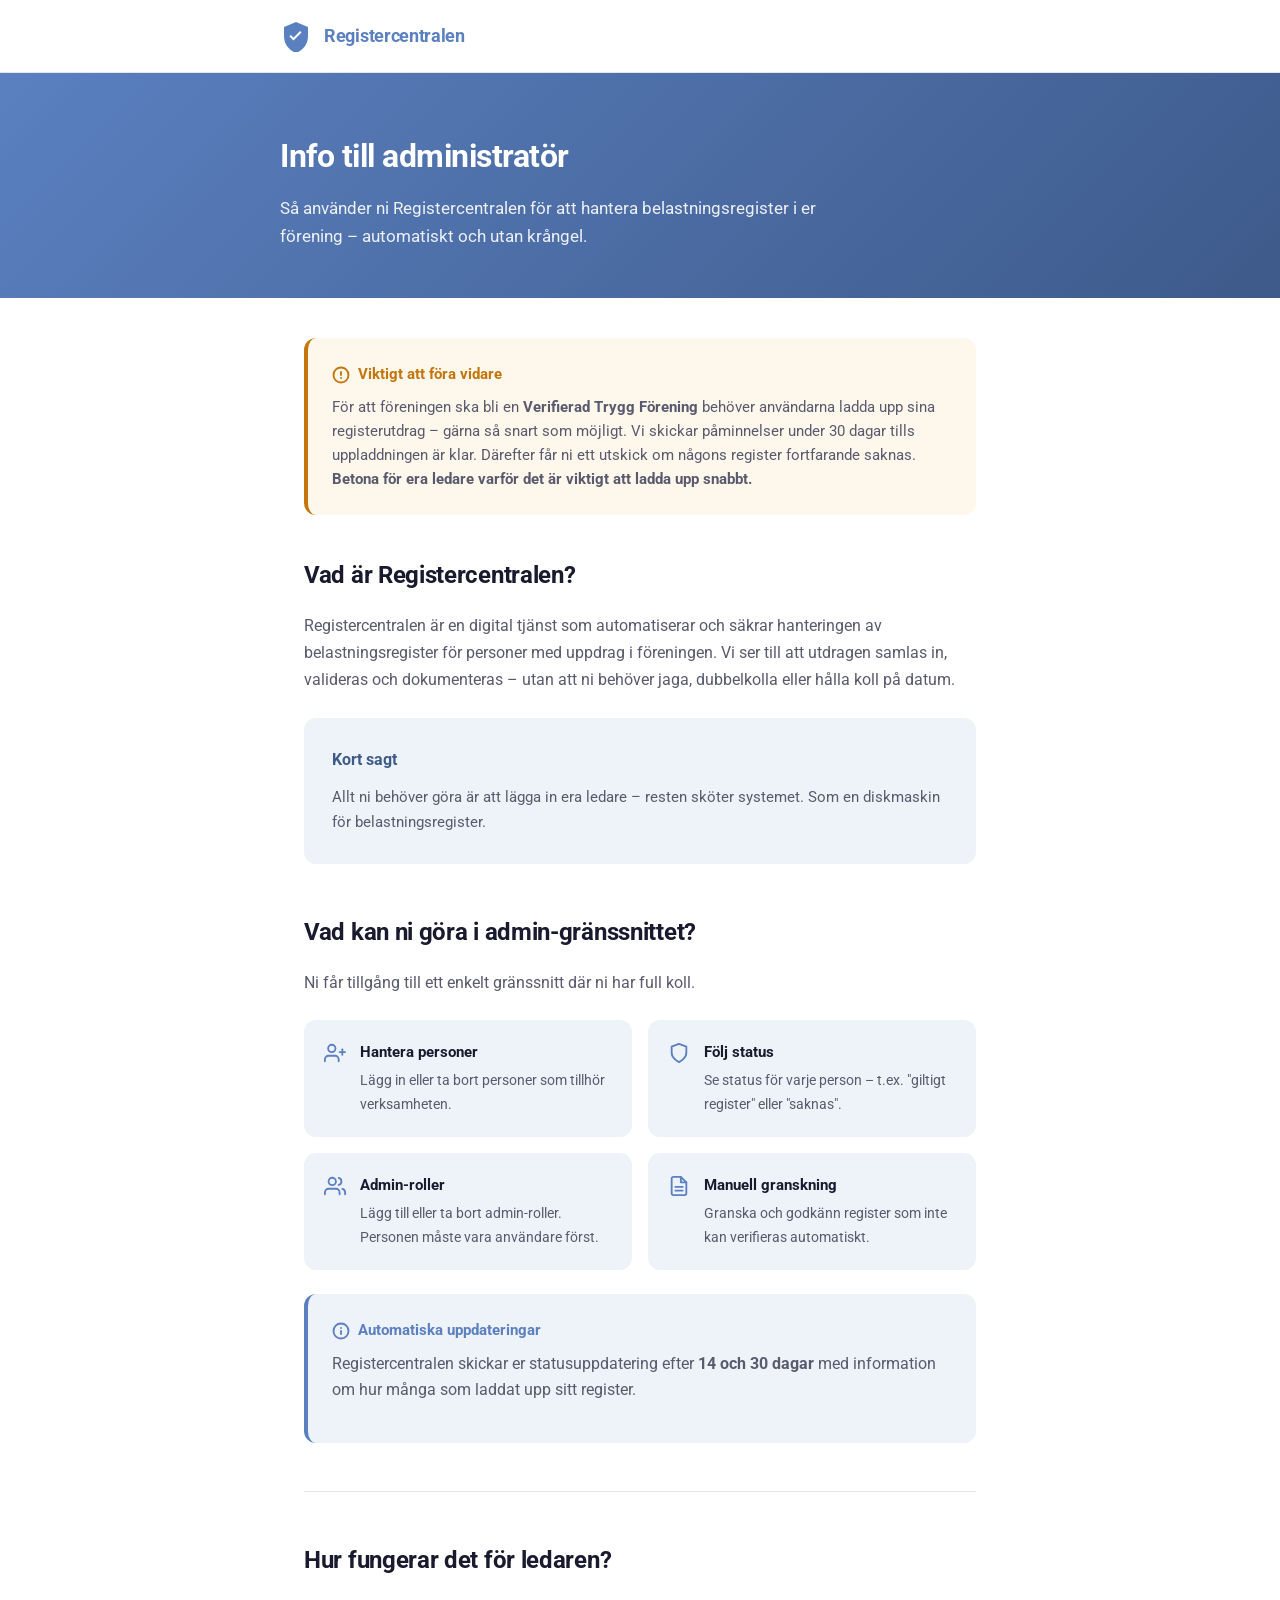
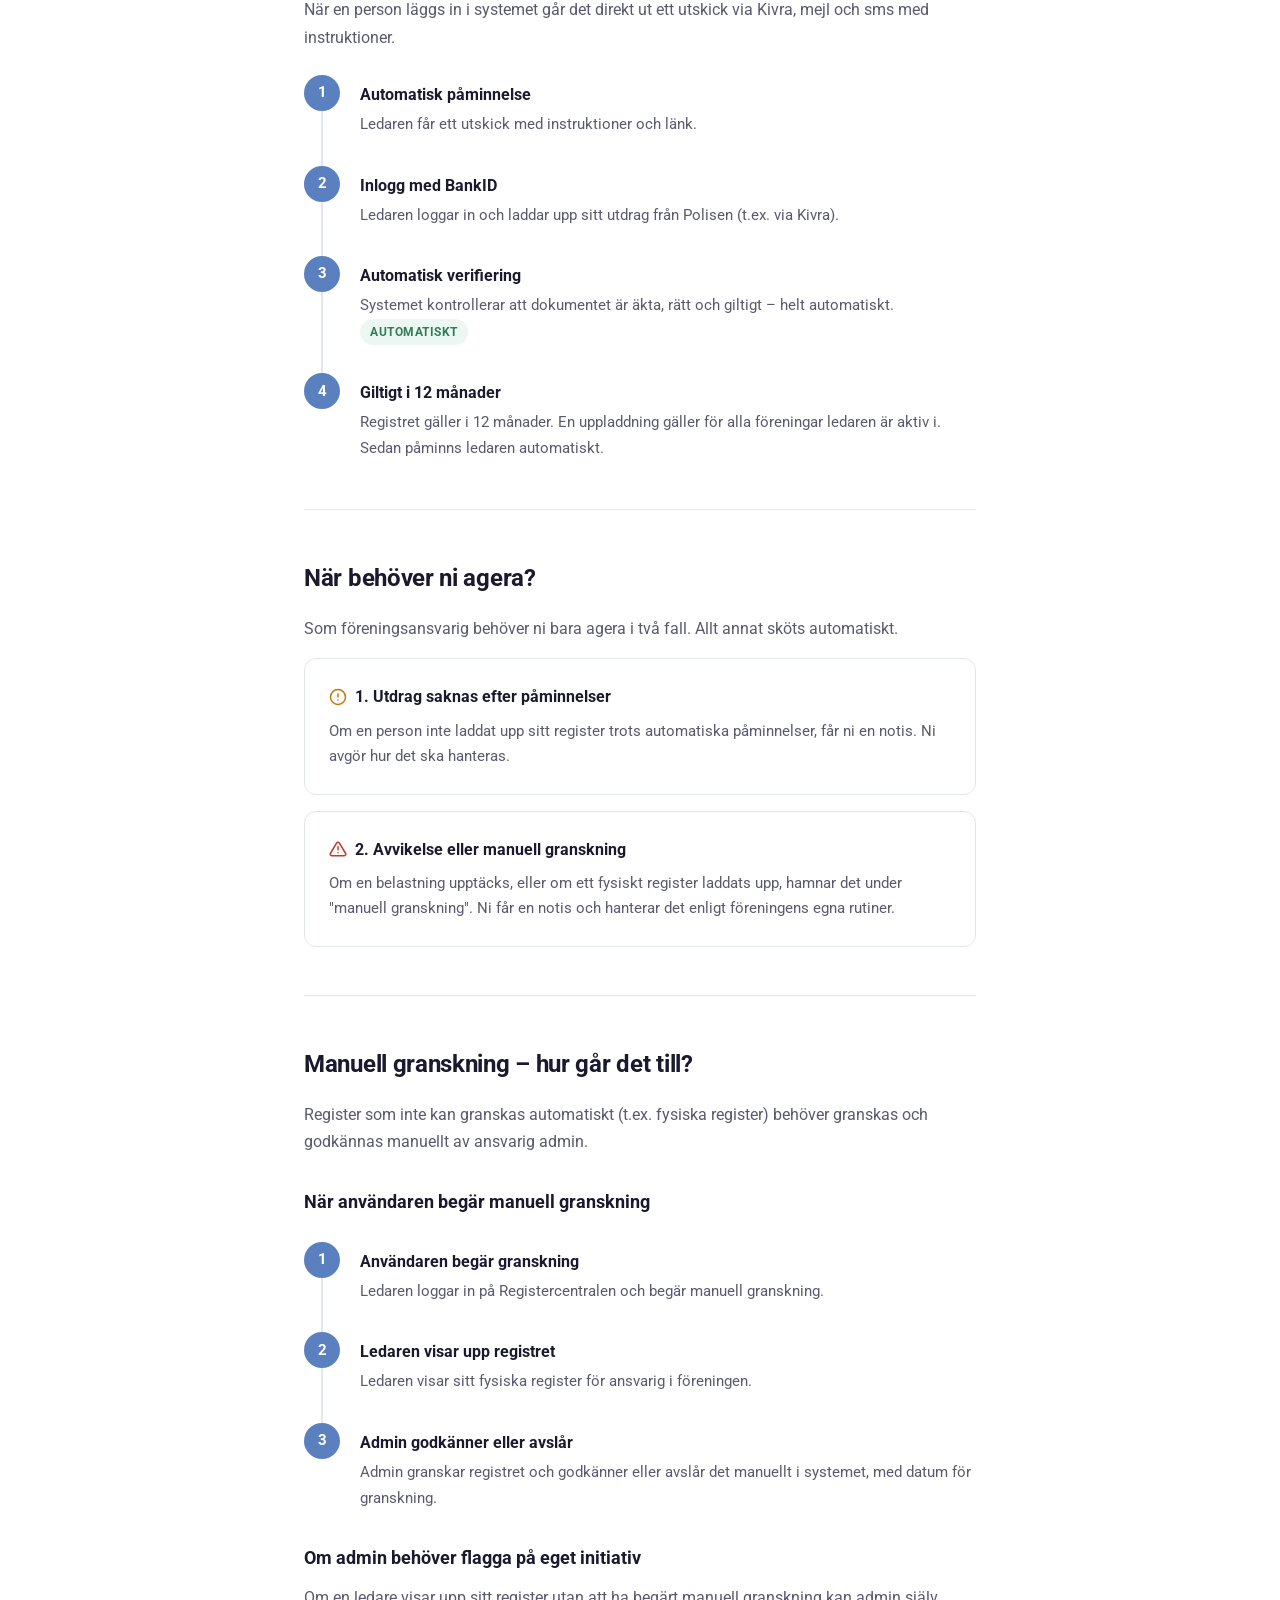
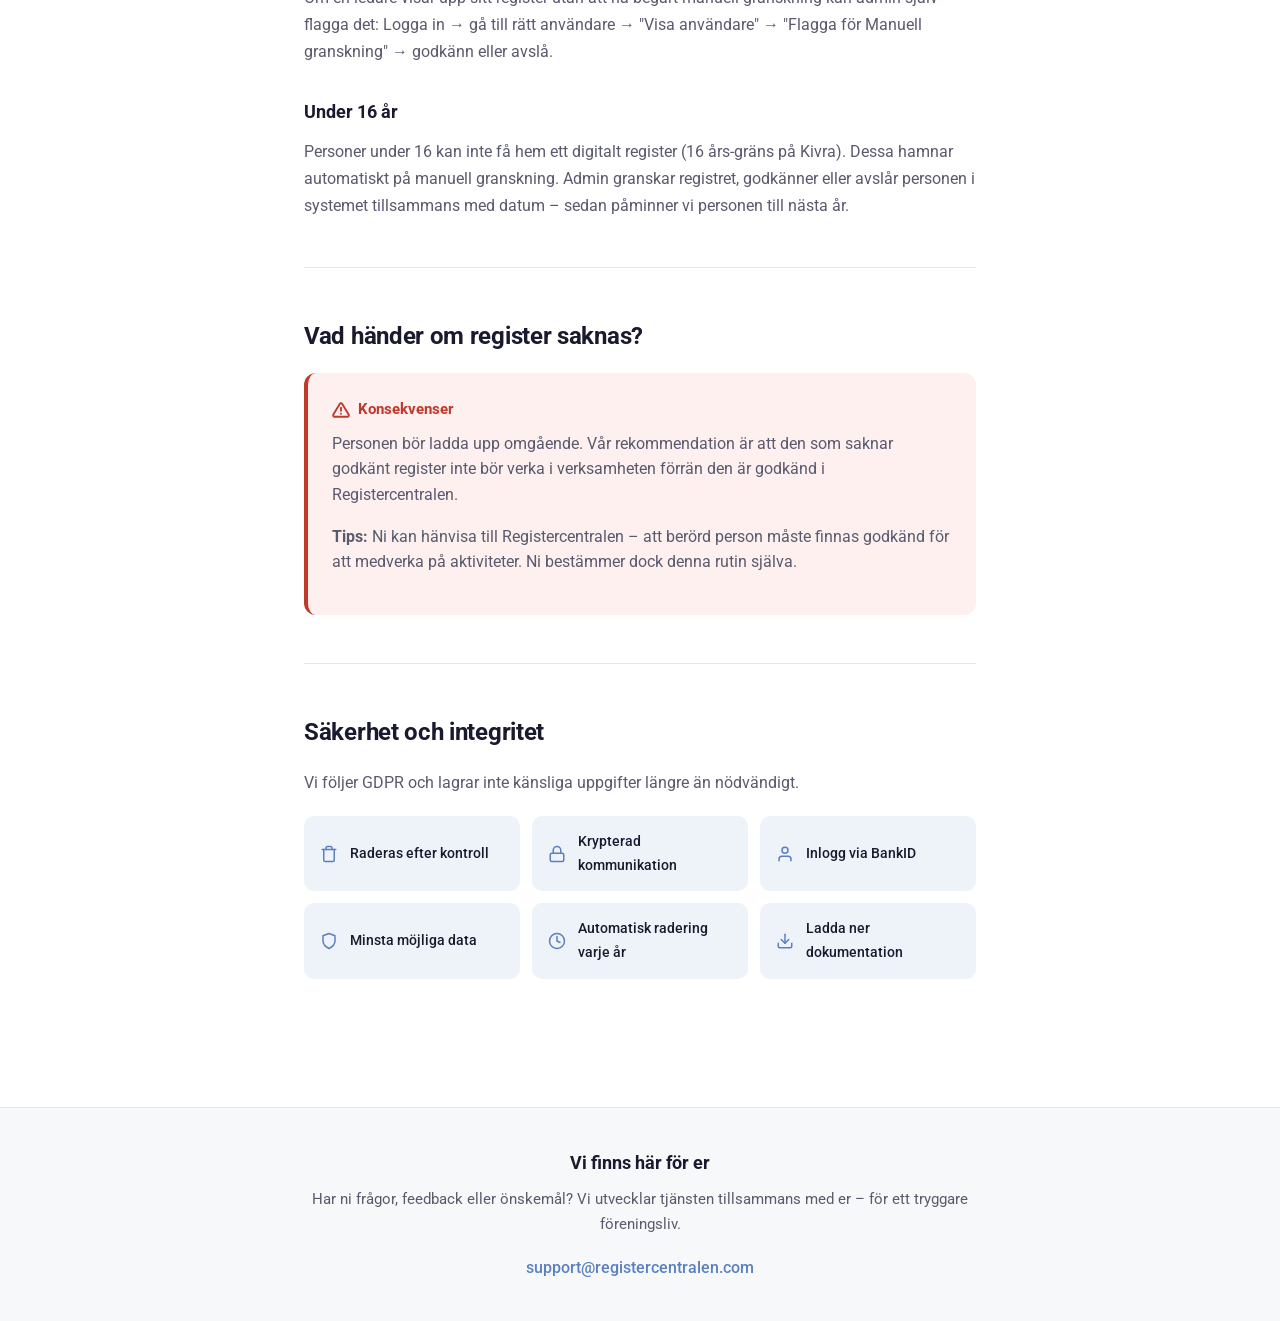
==== administrator/index.html @ f47c98c8 "Add files via upload" ====
<!DOCTYPE html>
<html lang="sv">
<head>
  <meta charset="UTF-8">
  <meta name="viewport" content="width=device-width, initial-scale=1.0">
  <title>Info till administratör – Registercentralen</title>
  <link rel="preconnect" href="https://fonts.googleapis.com">
  <link href="https://fonts.googleapis.com/css2?family=Roboto:wght@400;500;700&display=swap" rel="stylesheet">
  <style>
    :root {
      --brand: #5B80C0;
      --brand-light: #EEF2F9;
      --brand-dark: #3D5A8A;
      --text: #1a1a2e;
      --text-muted: #5a5a6e;
      --bg: #ffffff;
      --border: #e2e6ee;
      --success: #2e7d5b;
      --success-light: #edf7f2;
      --warning: #c4760a;
      --warning-light: #fef7ec;
      --danger: #c0392b;
      --danger-light: #fdf0ef;
    }

    * { margin: 0; padding: 0; box-sizing: border-box; }

    body {
      font-family: 'Roboto', sans-serif;
      color: var(--text);
      background: var(--bg);
      line-height: 1.7;
      -webkit-font-smoothing: antialiased;
    }

    /* Header */
    .header {
      background: var(--bg);
      border-bottom: 1px solid var(--border);
      padding: 20px 24px;
      position: sticky;
      top: 0;
      z-index: 10;
    }

    .header-inner {
      max-width: 720px;
      margin: 0 auto;
      display: flex;
      align-items: center;
      gap: 12px;
    }

    .logo-shield { width: 32px; height: 32px; flex-shrink: 0; }

    .logo-text {
      font-size: 18px;
      font-weight: 700;
      color: var(--brand);
      letter-spacing: -0.3px;
    }

    /* Hero */
    .hero {
      background: linear-gradient(135deg, var(--brand) 0%, var(--brand-dark) 100%);
      color: white;
      padding: 56px 24px 48px;
    }

    .hero-inner { max-width: 720px; margin: 0 auto; }

    .hero h1 {
      font-size: 32px;
      font-weight: 700;
      margin-bottom: 12px;
      letter-spacing: -0.5px;
    }

    .hero p {
      font-size: 17px;
      opacity: 0.9;
      max-width: 580px;
      line-height: 1.6;
    }

    /* Content */
    .content {
      max-width: 720px;
      margin: 0 auto;
      padding: 40px 24px 80px;
    }

    /* Callout */
    .callout {
      border-radius: 12px;
      padding: 24px;
      margin-bottom: 40px;
    }

    .callout.important {
      background: var(--warning-light);
      border-left: 4px solid var(--warning);
    }

    .callout.tip {
      background: var(--brand-light);
      border-left: 4px solid var(--brand);
    }

    .callout.success {
      background: var(--success-light);
      border-left: 4px solid var(--success);
    }

    .callout.danger {
      background: var(--danger-light);
      border-left: 4px solid var(--danger);
    }

    .callout-title {
      font-weight: 700;
      font-size: 15px;
      margin-bottom: 8px;
      display: flex;
      align-items: center;
      gap: 8px;
    }

    .callout.important .callout-title { color: var(--warning); }
    .callout.tip .callout-title { color: var(--brand); }
    .callout.success .callout-title { color: var(--success); }
    .callout.danger .callout-title { color: var(--danger); }

    .callout p {
      font-size: 15px;
      color: var(--text-muted);
      line-height: 1.6;
    }

    /* Sections */
    .section { margin-bottom: 48px; }

    .section h2 {
      font-size: 24px;
      font-weight: 700;
      color: var(--text);
      margin-bottom: 16px;
      letter-spacing: -0.3px;
    }

    .section p {
      font-size: 16px;
      color: var(--text-muted);
      margin-bottom: 16px;
    }

    .section h3 {
      font-size: 18px;
      font-weight: 700;
      color: var(--text);
      margin-bottom: 10px;
      margin-top: 32px;
    }

    /* Feature cards */
    .feature-grid {
      display: grid;
      grid-template-columns: repeat(auto-fit, minmax(280px, 1fr));
      gap: 16px;
      margin: 24px 0;
    }

    .feature-card {
      background: var(--brand-light);
      border-radius: 12px;
      padding: 20px;
      display: flex;
      gap: 14px;
      align-items: flex-start;
    }

    .feature-card svg {
      width: 22px;
      height: 22px;
      color: var(--brand);
      flex-shrink: 0;
      margin-top: 2px;
    }

    .feature-card .feature-text h4 {
      font-size: 15px;
      font-weight: 700;
      color: var(--text);
      margin-bottom: 4px;
    }

    .feature-card .feature-text p {
      font-size: 14px;
      color: var(--text-muted);
      margin: 0;
    }

    /* Process flow (horizontal on desktop) */
    .process-flow {
      display: flex;
      flex-direction: column;
      gap: 0;
      margin: 24px 0;
    }

    .process-step {
      display: flex;
      gap: 20px;
      position: relative;
    }

    .process-indicator {
      display: flex;
      flex-direction: column;
      align-items: center;
      flex-shrink: 0;
    }

    .process-number {
      width: 36px;
      height: 36px;
      border-radius: 50%;
      background: var(--brand);
      color: white;
      display: flex;
      align-items: center;
      justify-content: center;
      font-weight: 700;
      font-size: 15px;
      flex-shrink: 0;
    }

    .process-line {
      width: 2px;
      flex: 1;
      background: var(--border);
      min-height: 24px;
    }

    .process-step:last-child .process-line { display: none; }

    .process-content { padding-bottom: 28px; }
    .process-step:last-child .process-content { padding-bottom: 0; }

    .process-content h4 {
      font-size: 16px;
      font-weight: 700;
      color: var(--text);
      margin-bottom: 4px;
      padding-top: 6px;
    }

    .process-content p {
      font-size: 15px;
      color: var(--text-muted);
      margin: 0;
    }

    /* Action cards */
    .action-card {
      border: 1.5px solid var(--border);
      border-radius: 12px;
      padding: 24px;
      margin-bottom: 16px;
    }

    .action-card h4 {
      font-size: 16px;
      font-weight: 700;
      color: var(--text);
      margin-bottom: 8px;
      display: flex;
      align-items: center;
      gap: 8px;
    }

    .action-card p {
      font-size: 15px;
      color: var(--text-muted);
      margin-bottom: 8px;
    }

    .action-card p:last-child { margin-bottom: 0; }

    .badge {
      display: inline-block;
      padding: 3px 10px;
      border-radius: 20px;
      font-size: 12px;
      font-weight: 700;
      text-transform: uppercase;
      letter-spacing: 0.5px;
    }

    .badge-auto { background: var(--success-light); color: var(--success); }
    .badge-manual { background: var(--warning-light); color: var(--warning); }

    /* Divider */
    .divider {
      height: 1px;
      background: var(--border);
      margin: 48px 0;
    }

    /* Security */
    .security-grid {
      display: grid;
      grid-template-columns: repeat(auto-fit, minmax(200px, 1fr));
      gap: 12px;
      margin: 20px 0;
    }

    .security-item {
      display: flex;
      align-items: center;
      gap: 12px;
      padding: 14px 16px;
      background: var(--brand-light);
      border-radius: 10px;
    }

    .security-item svg {
      width: 18px;
      height: 18px;
      color: var(--brand);
      flex-shrink: 0;
    }

    .security-item span {
      font-size: 14px;
      font-weight: 500;
      color: var(--text);
    }

    /* Summary box */
    .summary-box {
      background: var(--brand-light);
      border-radius: 12px;
      padding: 28px;
      margin: 24px 0;
    }

    .summary-box h4 {
      font-size: 16px;
      font-weight: 700;
      color: var(--brand-dark);
      margin-bottom: 12px;
    }

    .summary-box p {
      font-size: 15px;
      color: var(--text-muted);
      margin: 0;
    }

    /* Footer */
    .footer {
      background: #f7f8fa;
      border-top: 1px solid var(--border);
      padding: 40px 24px;
      text-align: center;
    }

    .footer-inner { max-width: 720px; margin: 0 auto; }

    .footer h3 {
      font-size: 18px;
      font-weight: 700;
      margin-bottom: 8px;
    }

    .footer p {
      font-size: 15px;
      color: var(--text-muted);
      margin-bottom: 16px;
    }

    .footer a {
      color: var(--brand);
      text-decoration: none;
      font-weight: 500;
    }

    /* Responsive */
    @media (max-width: 600px) {
      .hero { padding: 40px 20px 36px; }
      .hero h1 { font-size: 26px; }
      .content { padding: 32px 20px 60px; }
      .feature-grid { grid-template-columns: 1fr; }
      .security-grid { grid-template-columns: 1fr; }
    }
  </style>
</head>
<body>

  <!-- Header -->
  <div class="header">
    <div class="header-inner">
      <svg class="logo-shield" viewBox="0 0 32 32" fill="none" xmlns="http://www.w3.org/2000/svg">
        <path d="M16 2L4 7v9c0 8.4 5.1 14.3 12 17 6.9-2.7 12-8.6 12-17V7L16 2z" fill="#5B80C0"/>
        <path d="M13.5 20.5l-4-4 1.4-1.4 2.6 2.6 6.6-6.6 1.4 1.4-8 8z" fill="white"/>
      </svg>
      <span class="logo-text">Registercentralen</span>
    </div>
  </div>

  <!-- Hero -->
  <div class="hero">
    <div class="hero-inner">
      <h1>Info till administratör</h1>
      <p>Så använder ni Registercentralen för att hantera belastningsregister i er förening – automatiskt och utan krångel.</p>
    </div>
  </div>

  <!-- Content -->
  <div class="content">

    <!-- Key message -->
    <div class="callout important">
      <div class="callout-title">
        <svg width="18" height="18" viewBox="0 0 24 24" fill="none" stroke="currentColor" stroke-width="2.5" stroke-linecap="round" stroke-linejoin="round"><circle cx="12" cy="12" r="10"/><line x1="12" y1="8" x2="12" y2="12"/><line x1="12" y1="16" x2="12.01" y2="16"/></svg>
        Viktigt att föra vidare
      </div>
      <p>För att föreningen ska bli en <strong>Verifierad Trygg Förening</strong> behöver användarna ladda upp sina registerutdrag – gärna så snart som möjligt. Vi skickar påminnelser under 30 dagar tills uppladdningen är klar. Därefter får ni ett utskick om någons register fortfarande saknas. <strong>Betona för era ledare varför det är viktigt att ladda upp snabbt.</strong></p>
    </div>

    <!-- What is RC -->
    <div class="section">
      <h2>Vad är Registercentralen?</h2>
      <p>Registercentralen är en digital tjänst som automatiserar och säkrar hanteringen av belastningsregister för personer med uppdrag i föreningen. Vi ser till att utdragen samlas in, valideras och dokumenteras – utan att ni behöver jaga, dubbelkolla eller hålla koll på datum.</p>

      <div class="summary-box">
        <h4>Kort sagt</h4>
        <p>Allt ni behöver göra är att lägga in era ledare – resten sköter systemet. Som en diskmaskin för belastningsregister.</p>
      </div>
    </div>

    <!-- Admin features -->
    <div class="section">
      <h2>Vad kan ni göra i admin-gränssnittet?</h2>
      <p>Ni får tillgång till ett enkelt gränssnitt där ni har full koll.</p>

      <div class="feature-grid">
        <div class="feature-card">
          <svg viewBox="0 0 24 24" fill="none" stroke="currentColor" stroke-width="2" stroke-linecap="round" stroke-linejoin="round"><path d="M16 21v-2a4 4 0 0 0-4-4H5a4 4 0 0 0-4 4v2"/><circle cx="8.5" cy="7" r="4"/><line x1="20" y1="8" x2="20" y2="14"/><line x1="23" y1="11" x2="17" y2="11"/></svg>
          <div class="feature-text">
            <h4>Hantera personer</h4>
            <p>Lägg in eller ta bort personer som tillhör verksamheten.</p>
          </div>
        </div>
        <div class="feature-card">
          <svg viewBox="0 0 24 24" fill="none" stroke="currentColor" stroke-width="2" stroke-linecap="round" stroke-linejoin="round"><path d="M12 22s8-4 8-10V5l-8-3-8 3v7c0 6 8 10 8 10z"/></svg>
          <div class="feature-text">
            <h4>Följ status</h4>
            <p>Se status för varje person – t.ex. "giltigt register" eller "saknas".</p>
          </div>
        </div>
        <div class="feature-card">
          <svg viewBox="0 0 24 24" fill="none" stroke="currentColor" stroke-width="2" stroke-linecap="round" stroke-linejoin="round"><path d="M17 21v-2a4 4 0 0 0-4-4H5a4 4 0 0 0-4 4v2"/><circle cx="9" cy="7" r="4"/><path d="M23 21v-2a4 4 0 0 0-3-3.87"/><path d="M16 3.13a4 4 0 0 1 0 7.75"/></svg>
          <div class="feature-text">
            <h4>Admin-roller</h4>
            <p>Lägg till eller ta bort admin-roller. Personen måste vara användare först.</p>
          </div>
        </div>
        <div class="feature-card">
          <svg viewBox="0 0 24 24" fill="none" stroke="currentColor" stroke-width="2" stroke-linecap="round" stroke-linejoin="round"><path d="M14 2H6a2 2 0 0 0-2 2v16a2 2 0 0 0 2 2h12a2 2 0 0 0 2-2V8z"/><polyline points="14 2 14 8 20 8"/><line x1="16" y1="13" x2="8" y2="13"/><line x1="16" y1="17" x2="8" y2="17"/></svg>
          <div class="feature-text">
            <h4>Manuell granskning</h4>
            <p>Granska och godkänn register som inte kan verifieras automatiskt.</p>
          </div>
        </div>
      </div>

      <div class="callout tip">
        <div class="callout-title">
          <svg width="18" height="18" viewBox="0 0 24 24" fill="none" stroke="currentColor" stroke-width="2.5" stroke-linecap="round" stroke-linejoin="round"><circle cx="12" cy="12" r="10"/><line x1="12" y1="16" x2="12" y2="12"/><line x1="12" y1="8" x2="12.01" y2="8"/></svg>
          Automatiska uppdateringar
        </div>
        <p>Registercentralen skickar er statusuppdatering efter <strong>14 och 30 dagar</strong> med information om hur många som laddat upp sitt register.</p>
      </div>
    </div>

    <div class="divider"></div>

    <!-- How does a leader use it -->
    <div class="section">
      <h2>Hur fungerar det för ledaren?</h2>
      <p>När en person läggs in i systemet går det direkt ut ett utskick via Kivra, mejl och sms med instruktioner.</p>

      <div class="process-flow">
        <div class="process-step">
          <div class="process-indicator">
            <div class="process-number">1</div>
            <div class="process-line"></div>
          </div>
          <div class="process-content">
            <h4>Automatisk påminnelse</h4>
            <p>Ledaren får ett utskick med instruktioner och länk.</p>
          </div>
        </div>
        <div class="process-step">
          <div class="process-indicator">
            <div class="process-number">2</div>
            <div class="process-line"></div>
          </div>
          <div class="process-content">
            <h4>Inlogg med BankID</h4>
            <p>Ledaren loggar in och laddar upp sitt utdrag från Polisen (t.ex. via Kivra).</p>
          </div>
        </div>
        <div class="process-step">
          <div class="process-indicator">
            <div class="process-number">3</div>
            <div class="process-line"></div>
          </div>
          <div class="process-content">
            <h4>Automatisk verifiering</h4>
            <p>Systemet kontrollerar att dokumentet är äkta, rätt och giltigt – helt automatiskt. <span class="badge badge-auto">Automatiskt</span></p>
          </div>
        </div>
        <div class="process-step">
          <div class="process-indicator">
            <div class="process-number">4</div>
            <div class="process-line"></div>
          </div>
          <div class="process-content">
            <h4>Giltigt i 12 månader</h4>
            <p>Registret gäller i 12 månader. En uppladdning gäller för alla föreningar ledaren är aktiv i. Sedan påminns ledaren automatiskt.</p>
          </div>
        </div>
      </div>
    </div>

    <div class="divider"></div>

    <!-- When does admin need to act -->
    <div class="section">
      <h2>När behöver ni agera?</h2>
      <p>Som föreningsansvarig behöver ni bara agera i två fall. Allt annat sköts automatiskt.</p>

      <div class="action-card">
        <h4>
          <svg width="18" height="18" viewBox="0 0 24 24" fill="none" stroke="#c4760a" stroke-width="2" stroke-linecap="round" stroke-linejoin="round"><circle cx="12" cy="12" r="10"/><line x1="12" y1="8" x2="12" y2="12"/><line x1="12" y1="16" x2="12.01" y2="16"/></svg>
          1. Utdrag saknas efter påminnelser
        </h4>
        <p>Om en person inte laddat upp sitt register trots automatiska påminnelser, får ni en notis. Ni avgör hur det ska hanteras.</p>
      </div>

      <div class="action-card">
        <h4>
          <svg width="18" height="18" viewBox="0 0 24 24" fill="none" stroke="#c0392b" stroke-width="2" stroke-linecap="round" stroke-linejoin="round"><path d="M10.29 3.86L1.82 18a2 2 0 0 0 1.71 3h16.94a2 2 0 0 0 1.71-3L13.71 3.86a2 2 0 0 0-3.42 0z"/><line x1="12" y1="9" x2="12" y2="13"/><line x1="12" y1="17" x2="12.01" y2="17"/></svg>
          2. Avvikelse eller manuell granskning
        </h4>
        <p>Om en belastning upptäcks, eller om ett fysiskt register laddats upp, hamnar det under "manuell granskning". Ni får en notis och hanterar det enligt föreningens egna rutiner.</p>
      </div>
    </div>

    <div class="divider"></div>

    <!-- Manual review -->
    <div class="section">
      <h2>Manuell granskning – hur går det till?</h2>
      <p>Register som inte kan granskas automatiskt (t.ex. fysiska register) behöver granskas och godkännas manuellt av ansvarig admin.</p>

      <h3>När användaren begär manuell granskning</h3>
      <div class="process-flow">
        <div class="process-step">
          <div class="process-indicator">
            <div class="process-number">1</div>
            <div class="process-line"></div>
          </div>
          <div class="process-content">
            <h4>Användaren begär granskning</h4>
            <p>Ledaren loggar in på Registercentralen och begär manuell granskning.</p>
          </div>
        </div>
        <div class="process-step">
          <div class="process-indicator">
            <div class="process-number">2</div>
            <div class="process-line"></div>
          </div>
          <div class="process-content">
            <h4>Ledaren visar upp registret</h4>
            <p>Ledaren visar sitt fysiska register för ansvarig i föreningen.</p>
          </div>
        </div>
        <div class="process-step">
          <div class="process-indicator">
            <div class="process-number">3</div>
            <div class="process-line"></div>
          </div>
          <div class="process-content">
            <h4>Admin godkänner eller avslår</h4>
            <p>Admin granskar registret och godkänner eller avslår det manuellt i systemet, med datum för granskning.</p>
          </div>
        </div>
      </div>

      <h3>Om admin behöver flagga på eget initiativ</h3>
      <p>Om en ledare visar upp sitt register utan att ha begärt manuell granskning kan admin själv flagga det: Logga in → gå till rätt användare → "Visa användare" → "Flagga för Manuell granskning" → godkänn eller avslå.</p>

      <h3>Under 16 år</h3>
      <p>Personer under 16 kan inte få hem ett digitalt register (16 års-gräns på Kivra). Dessa hamnar automatiskt på manuell granskning. Admin granskar registret, godkänner eller avslår personen i systemet tillsammans med datum – sedan påminner vi personen till nästa år.</p>
    </div>

    <div class="divider"></div>

    <!-- What happens after 30 days -->
    <div class="section">
      <h2>Vad händer om register saknas?</h2>

      <div class="callout danger">
        <div class="callout-title">
          <svg width="18" height="18" viewBox="0 0 24 24" fill="none" stroke="currentColor" stroke-width="2.5" stroke-linecap="round" stroke-linejoin="round"><path d="M10.29 3.86L1.82 18a2 2 0 0 0 1.71 3h16.94a2 2 0 0 0 1.71-3L13.71 3.86a2 2 0 0 0-3.42 0z"/><line x1="12" y1="9" x2="12" y2="13"/><line x1="12" y1="17" x2="12.01" y2="17"/></svg>
          Konsekvenser
        </div>
        <p>Personen bör ladda upp omgående. Vår rekommendation är att den som saknar godkänt register inte bör verka i verksamheten förrän den är godkänd i Registercentralen.</p>
        <p style="margin-top: 8px;"><strong>Tips:</strong> Ni kan hänvisa till Registercentralen – att berörd person måste finnas godkänd för att medverka på aktiviteter. Ni bestämmer dock denna rutin själva.</p>
      </div>
    </div>

    <div class="divider"></div>

    <!-- Security -->
    <div class="section">
      <h2>Säkerhet och integritet</h2>
      <p>Vi följer GDPR och lagrar inte känsliga uppgifter längre än nödvändigt.</p>

      <div class="security-grid">
        <div class="security-item">
          <svg viewBox="0 0 24 24" fill="none" stroke="currentColor" stroke-width="2" stroke-linecap="round" stroke-linejoin="round"><polyline points="3 6 5 6 21 6"/><path d="M19 6v14a2 2 0 0 1-2 2H7a2 2 0 0 1-2-2V6m3 0V4a2 2 0 0 1 2-2h4a2 2 0 0 1 2 2v2"/></svg>
          <span>Raderas efter kontroll</span>
        </div>
        <div class="security-item">
          <svg viewBox="0 0 24 24" fill="none" stroke="currentColor" stroke-width="2" stroke-linecap="round" stroke-linejoin="round"><rect x="3" y="11" width="18" height="11" rx="2" ry="2"/><path d="M7 11V7a5 5 0 0 1 10 0v4"/></svg>
          <span>Krypterad kommunikation</span>
        </div>
        <div class="security-item">
          <svg viewBox="0 0 24 24" fill="none" stroke="currentColor" stroke-width="2" stroke-linecap="round" stroke-linejoin="round"><path d="M20 21v-2a4 4 0 0 0-4-4H8a4 4 0 0 0-4 4v2"/><circle cx="12" cy="7" r="4"/></svg>
          <span>Inlogg via BankID</span>
        </div>
        <div class="security-item">
          <svg viewBox="0 0 24 24" fill="none" stroke="currentColor" stroke-width="2" stroke-linecap="round" stroke-linejoin="round"><path d="M12 22s8-4 8-10V5l-8-3-8 3v7c0 6 8 10 8 10z"/></svg>
          <span>Minsta möjliga data</span>
        </div>
        <div class="security-item">
          <svg viewBox="0 0 24 24" fill="none" stroke="currentColor" stroke-width="2" stroke-linecap="round" stroke-linejoin="round"><circle cx="12" cy="12" r="10"/><polyline points="12 6 12 12 16 14"/></svg>
          <span>Automatisk radering varje år</span>
        </div>
        <div class="security-item">
          <svg viewBox="0 0 24 24" fill="none" stroke="currentColor" stroke-width="2" stroke-linecap="round" stroke-linejoin="round"><path d="M21 15v4a2 2 0 0 1-2 2H5a2 2 0 0 1-2-2v-4"/><polyline points="7 10 12 15 17 10"/><line x1="12" y1="15" x2="12" y2="3"/></svg>
          <span>Ladda ner dokumentation</span>
        </div>
      </div>
    </div>

  </div>

  <!-- Footer -->
  <div class="footer">
    <div class="footer-inner">
      <h3>Vi finns här för er</h3>
      <p>Har ni frågor, feedback eller önskemål? Vi utvecklar tjänsten tillsammans med er – för ett tryggare föreningsliv.</p>
      <a href="mailto:support@registercentralen.com">support@registercentralen.com</a>
    </div>
  </div>

</body>
</html>
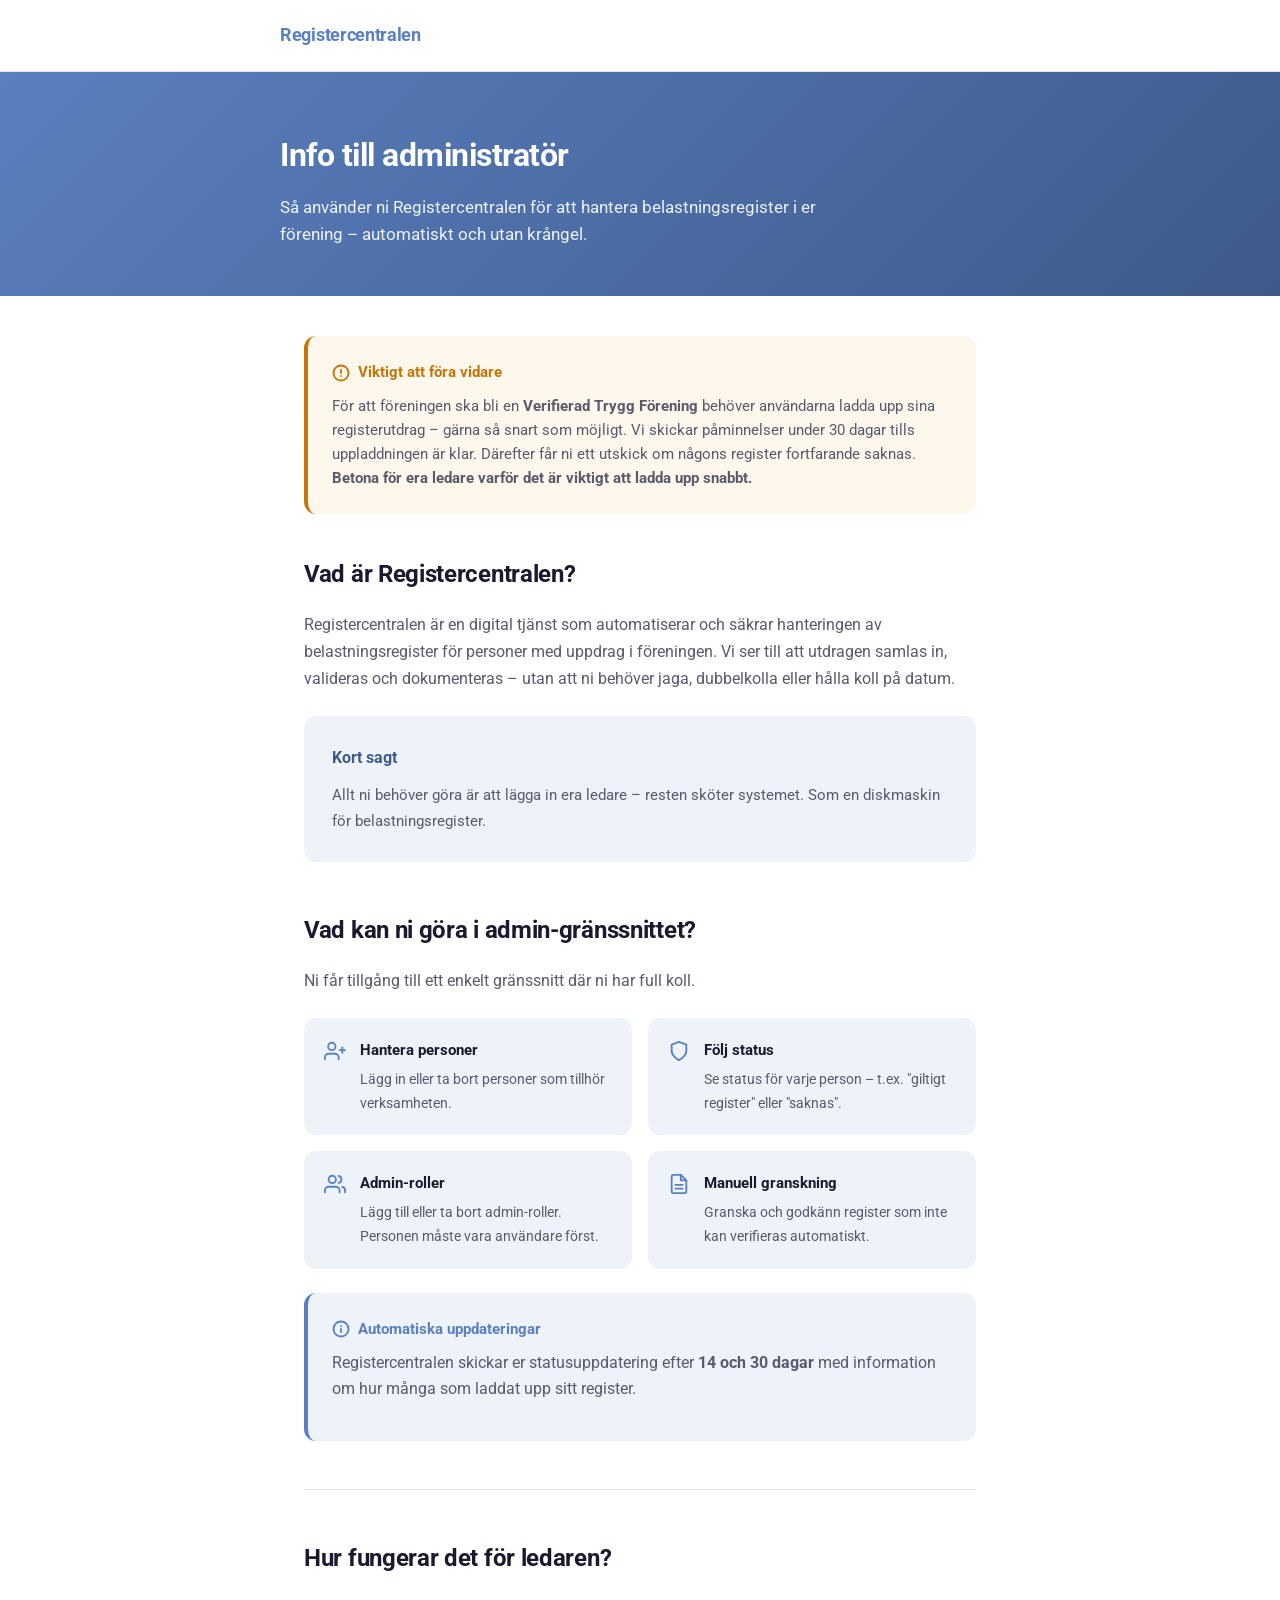
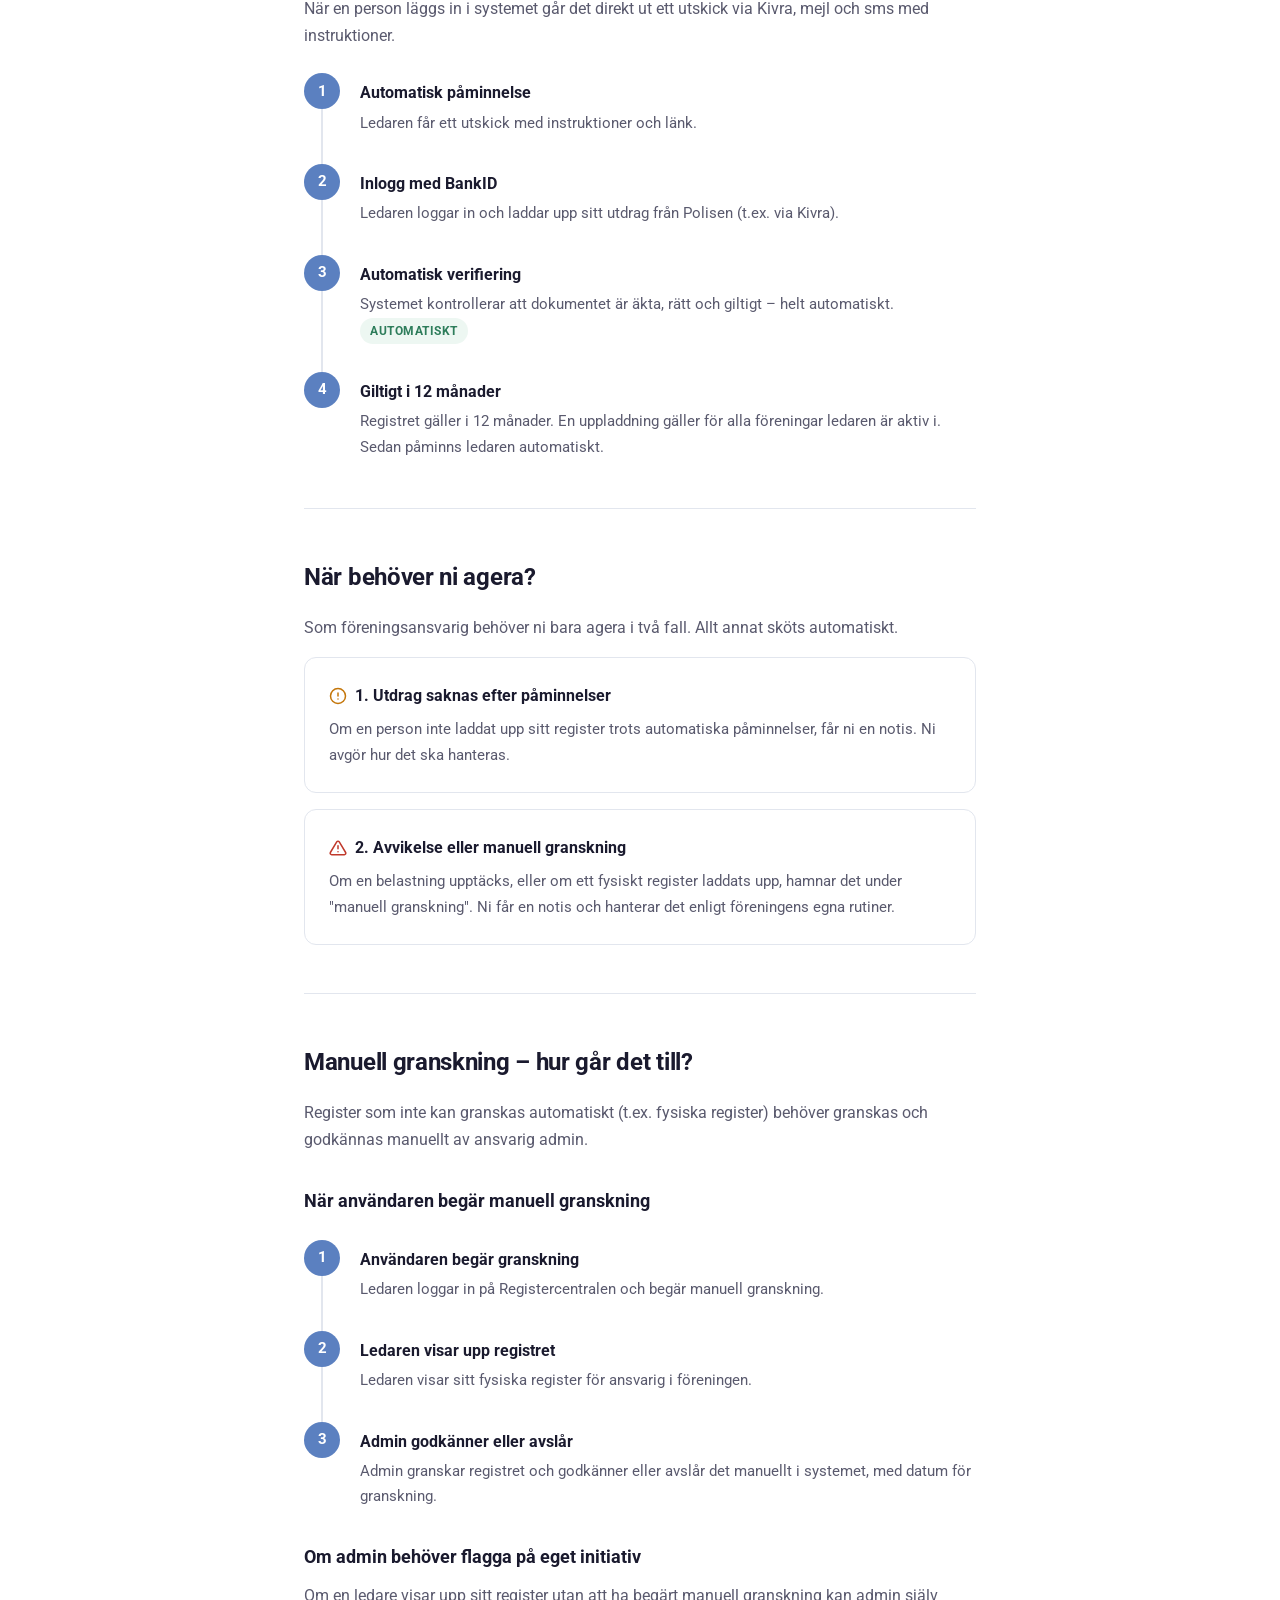
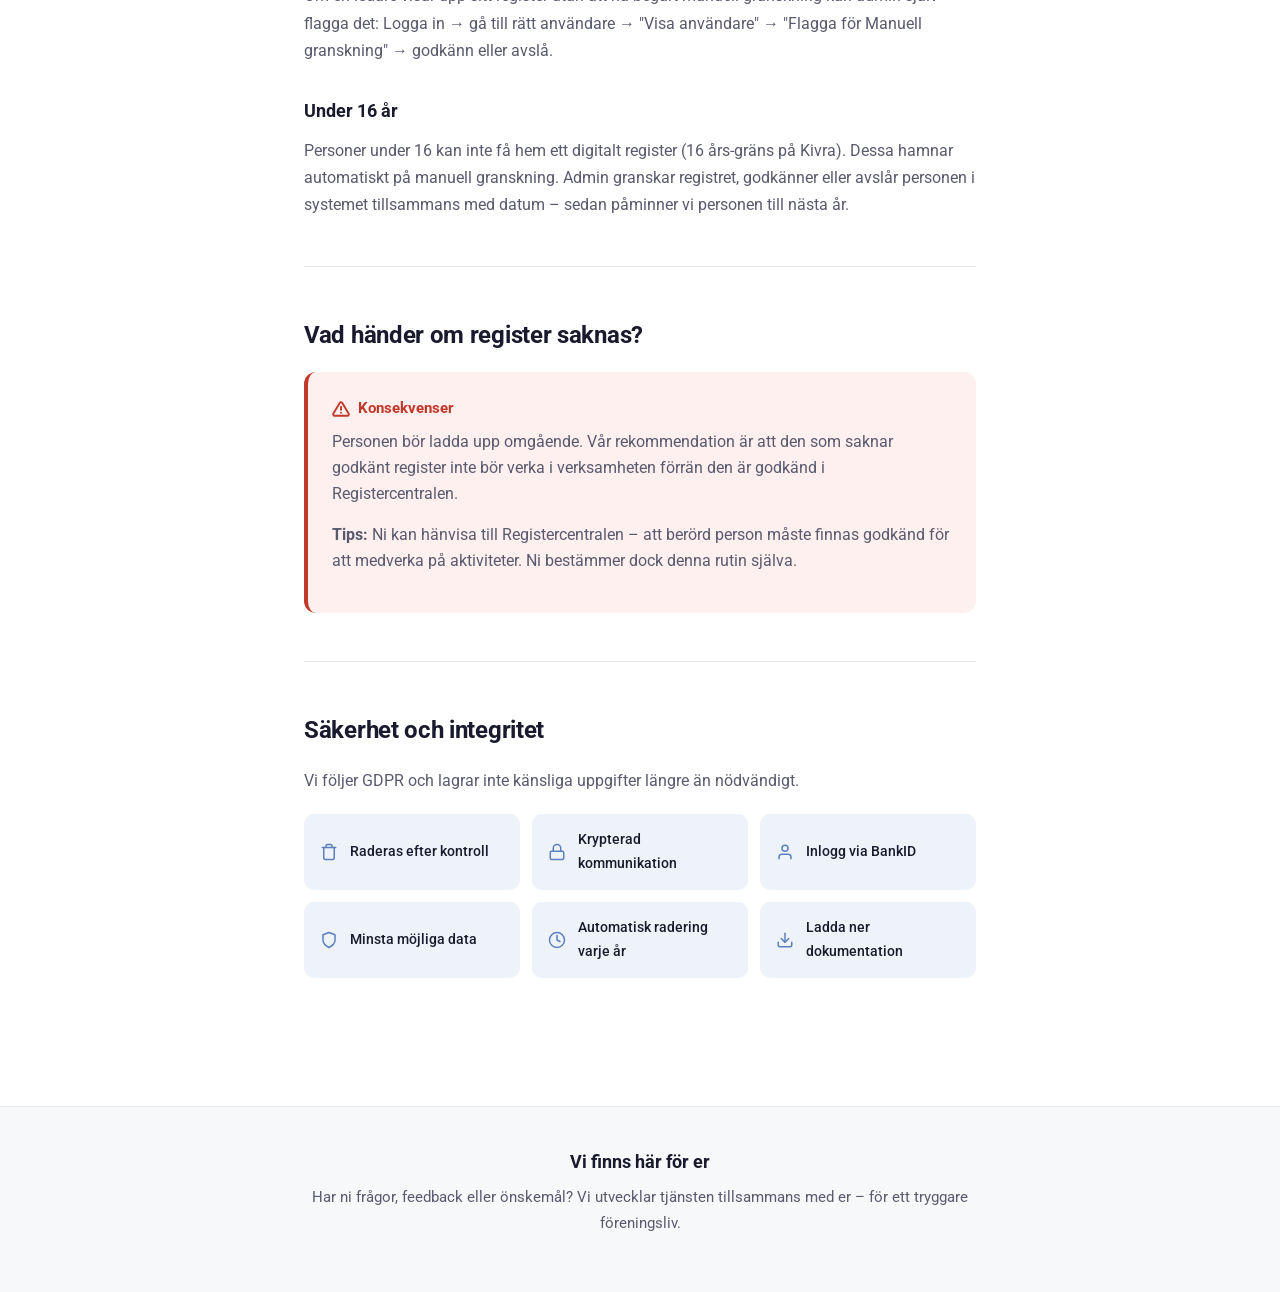
==== commit 180b4c6b: "Update index.html ingen sköld admin" ====
--- a/administrator/index.html
+++ b/administrator/index.html
@@ -401,10 +401,6 @@
   <!-- Header -->
   <div class="header">
     <div class="header-inner">
-      <svg class="logo-shield" viewBox="0 0 32 32" fill="none" xmlns="http://www.w3.org/2000/svg">
-        <path d="M16 2L4 7v9c0 8.4 5.1 14.3 12 17 6.9-2.7 12-8.6 12-17V7L16 2z" fill="#5B80C0"/>
-        <path d="M13.5 20.5l-4-4 1.4-1.4 2.6 2.6 6.6-6.6 1.4 1.4-8 8z" fill="white"/>
-      </svg>
       <span class="logo-text">Registercentralen</span>
     </div>
   </div>
@@ -666,9 +662,4 @@
     <div class="footer-inner">
       <h3>Vi finns här för er</h3>
       <p>Har ni frågor, feedback eller önskemål? Vi utvecklar tjänsten tillsammans med er – för ett tryggare föreningsliv.</p>
-      <a href="mailto:support@registercentralen.com">support@registercentralen.com</a>
-    </div>
-  </div>
-
-</body>
-</html>
+      <a href="/cdn-cgi/l/email-protection#83f0f6f3f3ecf1f7c3f1e6e4eaf0f7e6f1e0e6edf7f1e2efe6edade0ecee"><span class="__cf_e
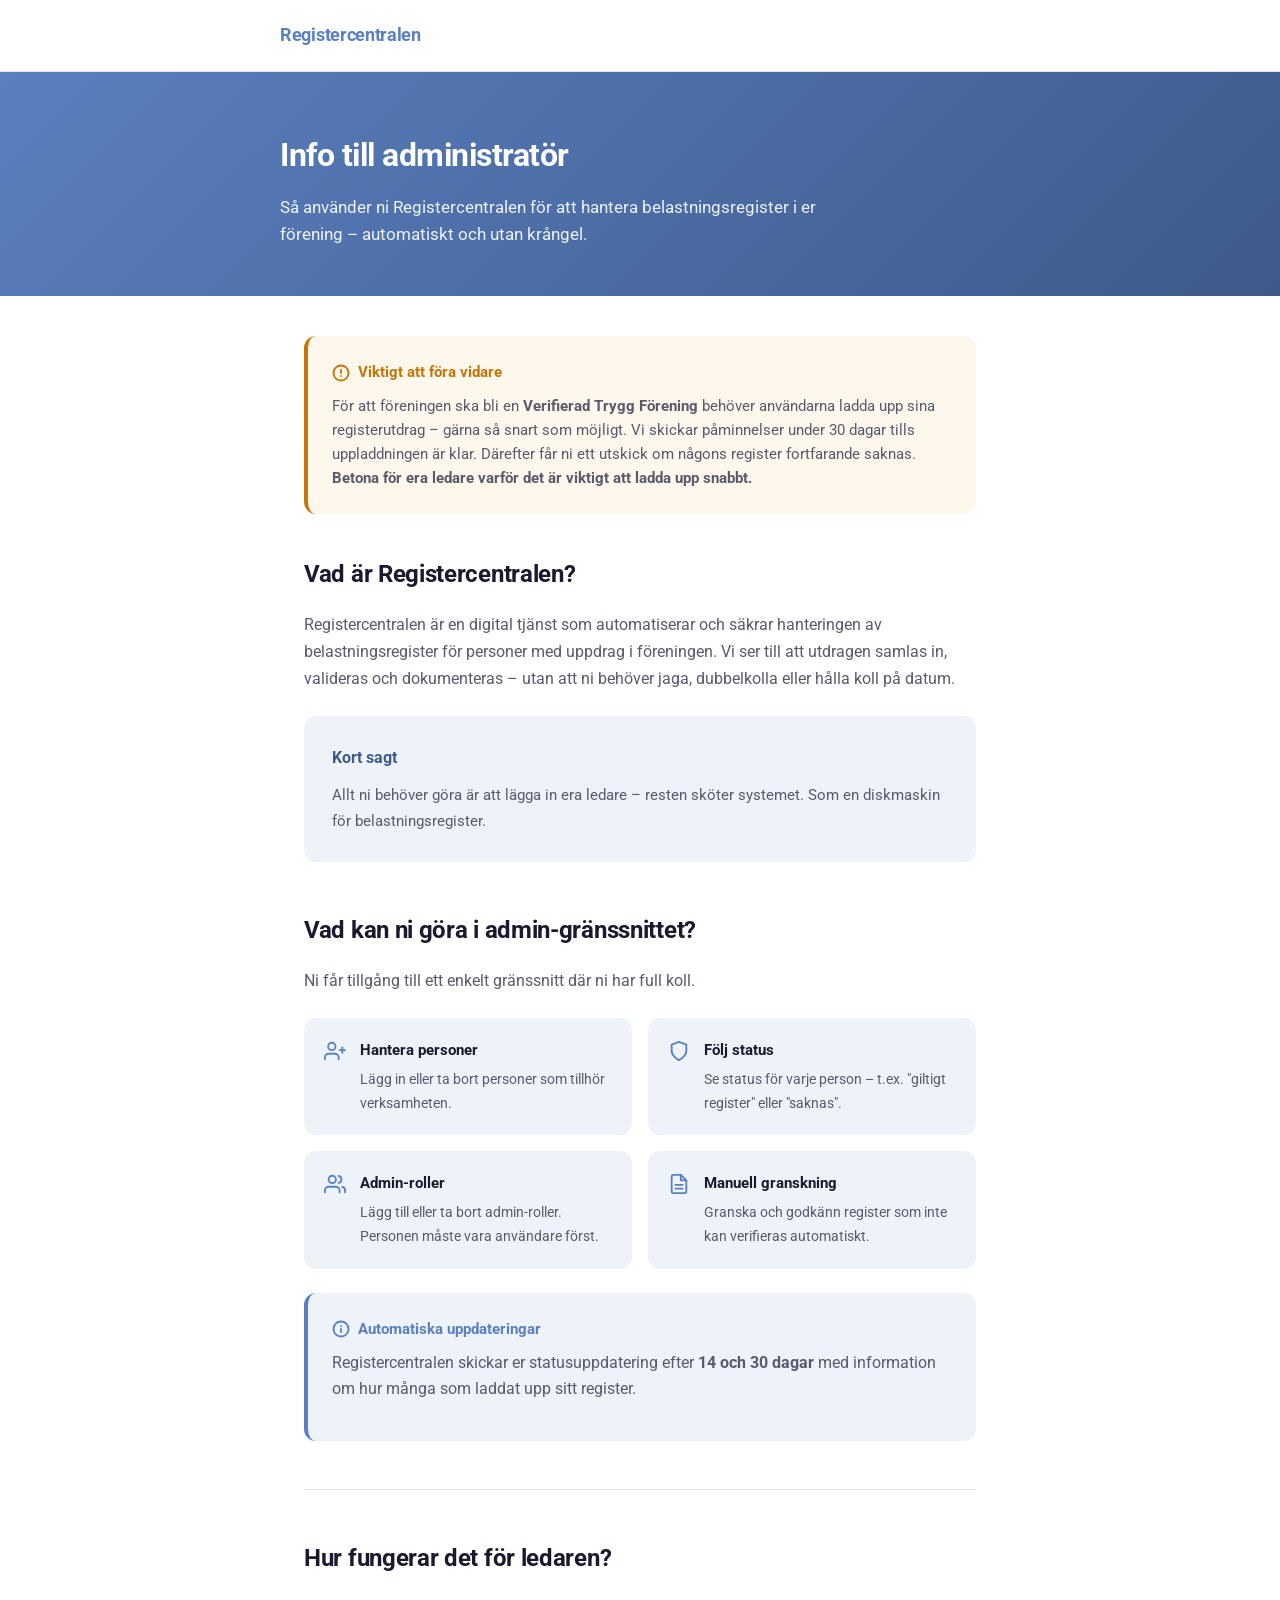
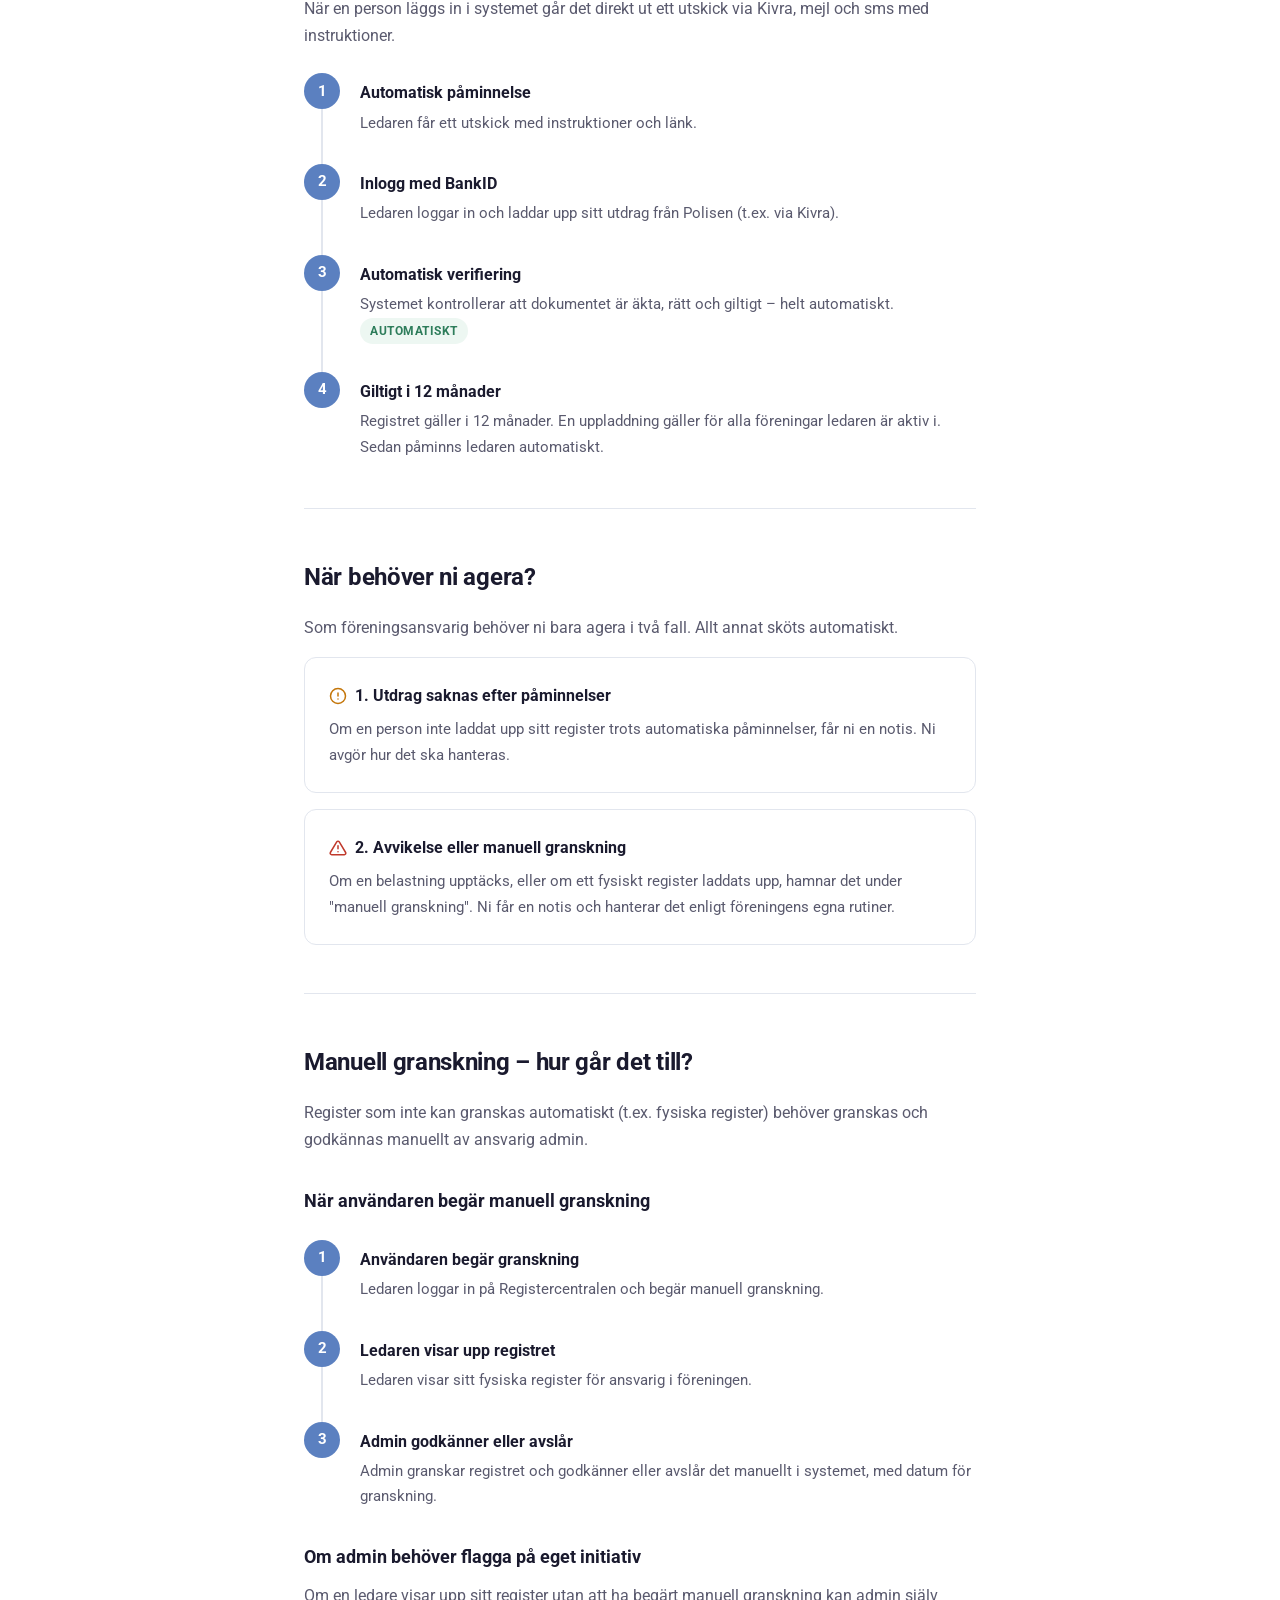
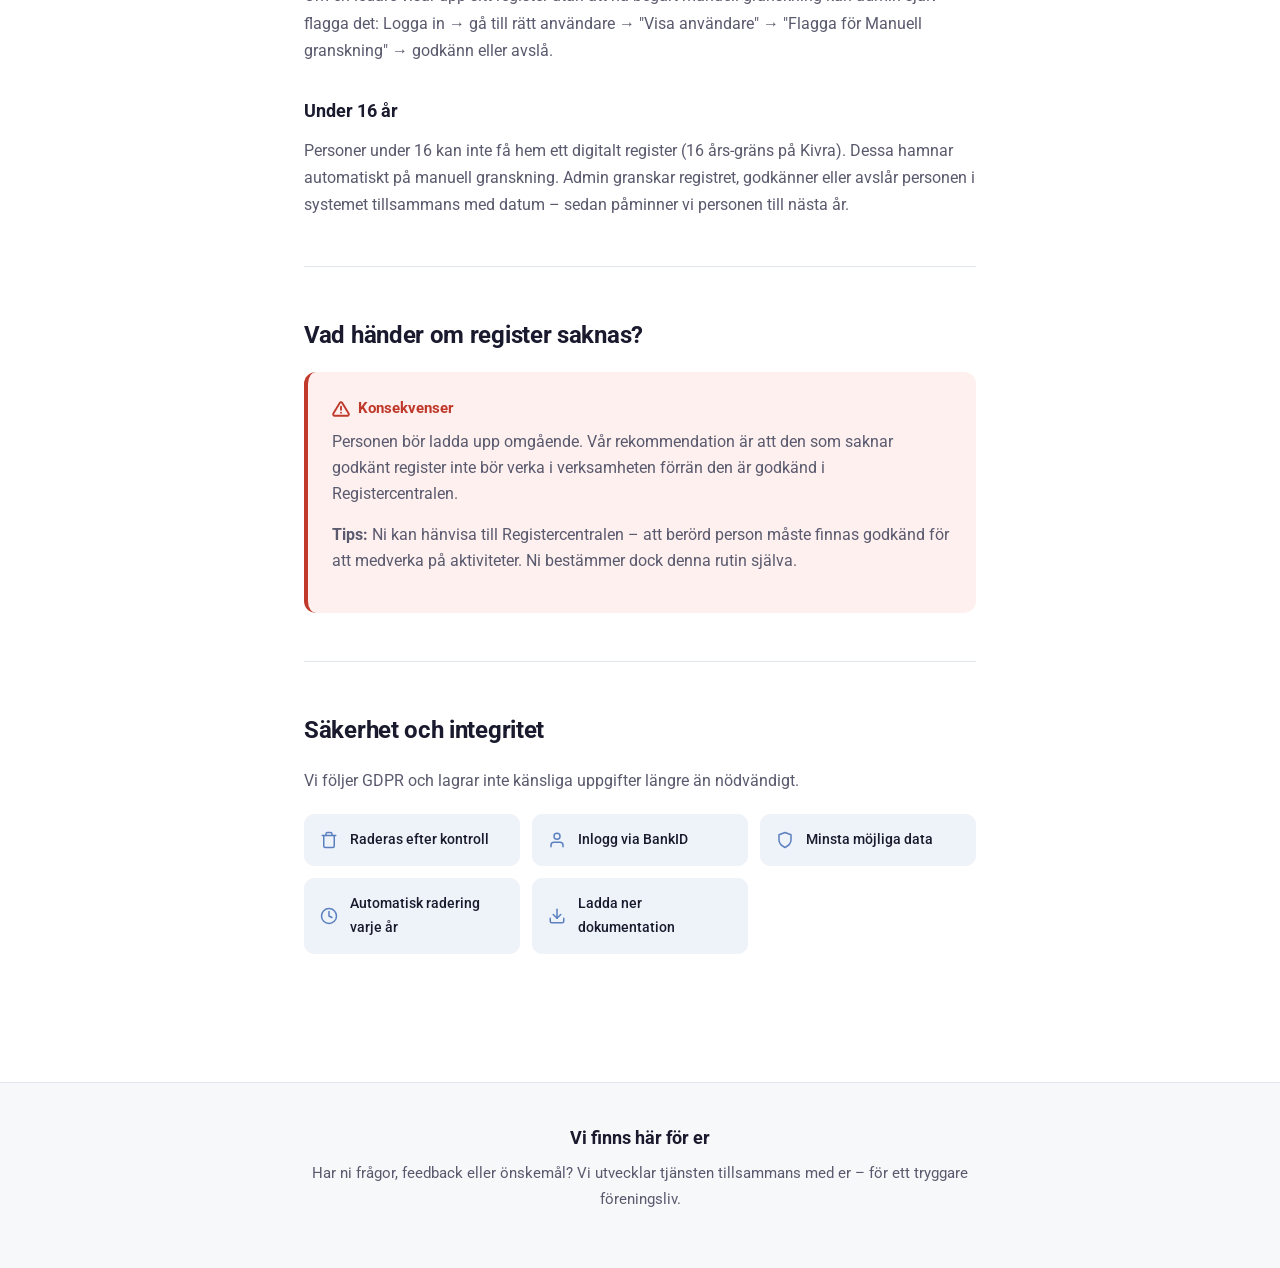
==== commit 51b91602: "Update index.html" ====
--- a/administrator/index.html
+++ b/administrator/index.html
@@ -633,10 +633,6 @@
           <span>Raderas efter kontroll</span>
         </div>
         <div class="security-item">
-          <svg viewBox="0 0 24 24" fill="none" stroke="currentColor" stroke-width="2" stroke-linecap="round" stroke-linejoin="round"><rect x="3" y="11" width="18" height="11" rx="2" ry="2"/><path d="M7 11V7a5 5 0 0 1 10 0v4"/></svg>
-          <span>Krypterad kommunikation</span>
-        </div>
-        <div class="security-item">
           <svg viewBox="0 0 24 24" fill="none" stroke="currentColor" stroke-width="2" stroke-linecap="round" stroke-linejoin="round"><path d="M20 21v-2a4 4 0 0 0-4-4H8a4 4 0 0 0-4 4v2"/><circle cx="12" cy="7" r="4"/></svg>
           <span>Inlogg via BankID</span>
         </div>
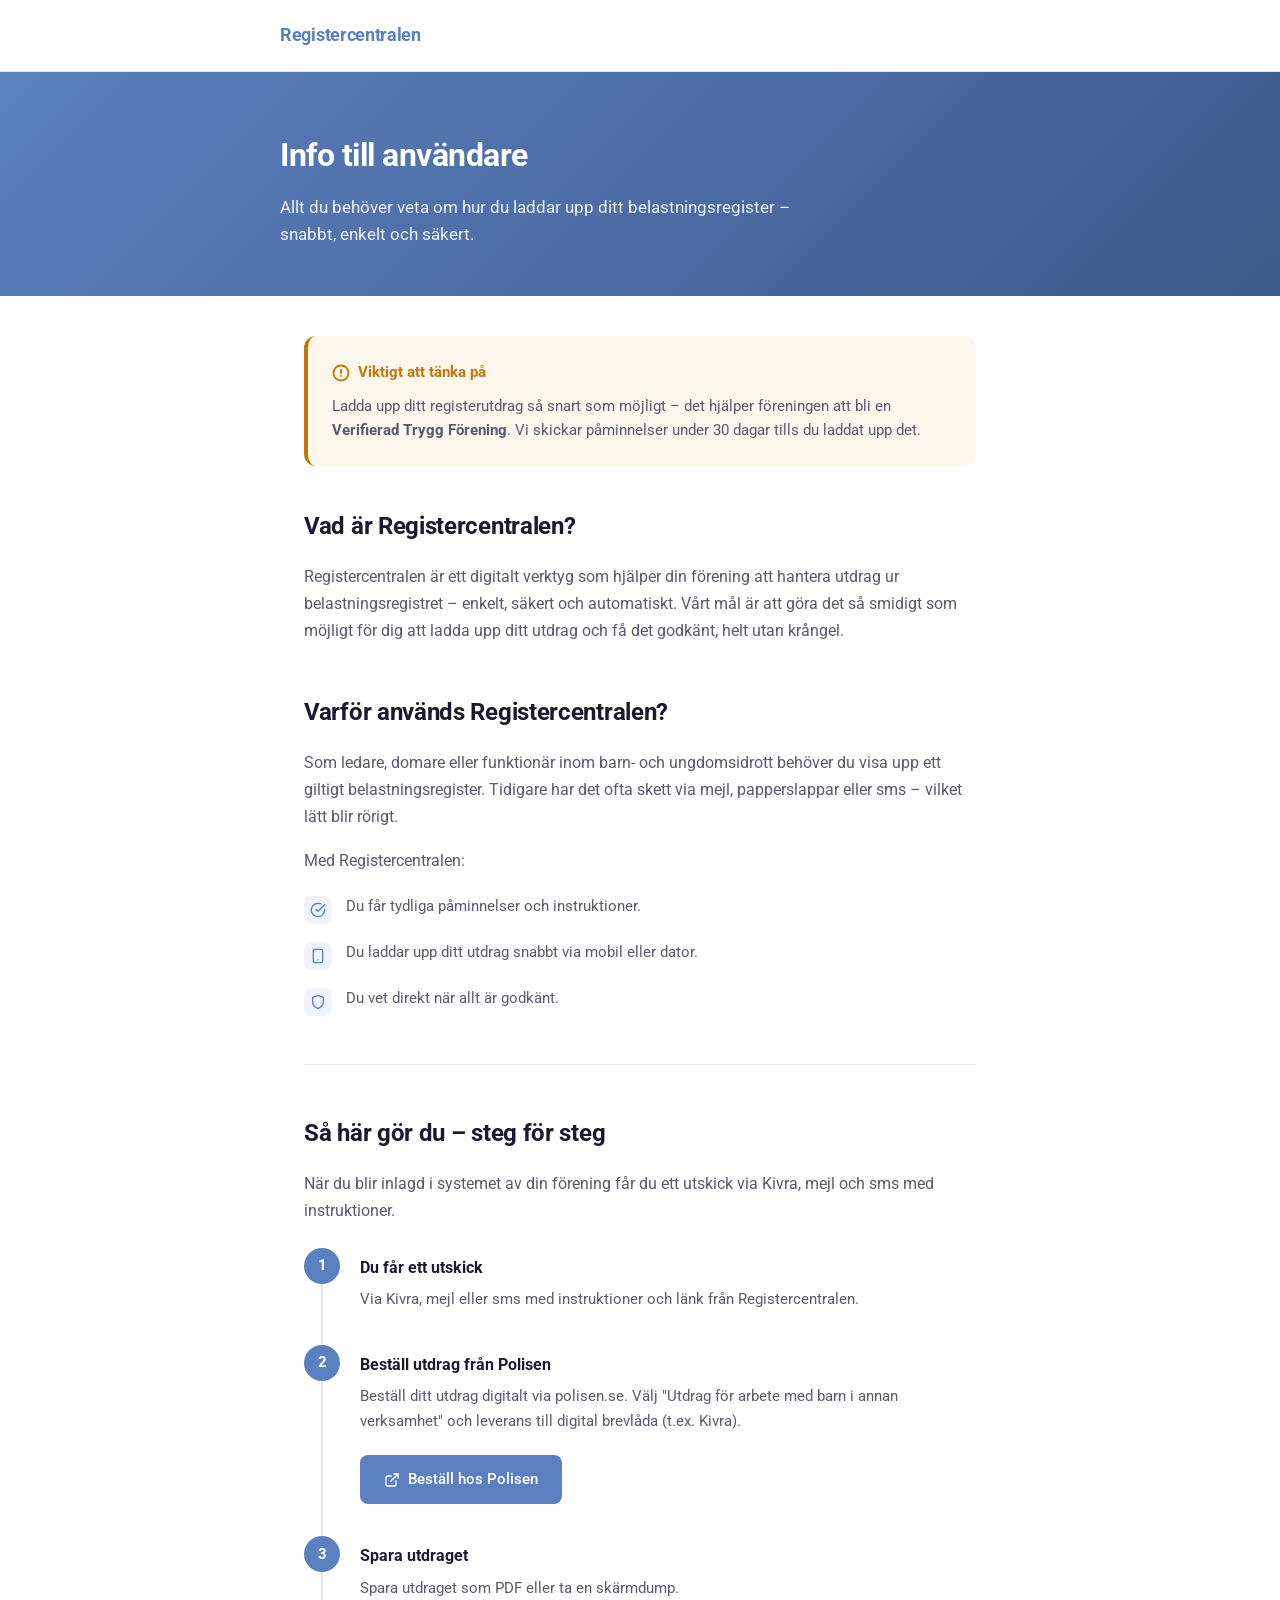
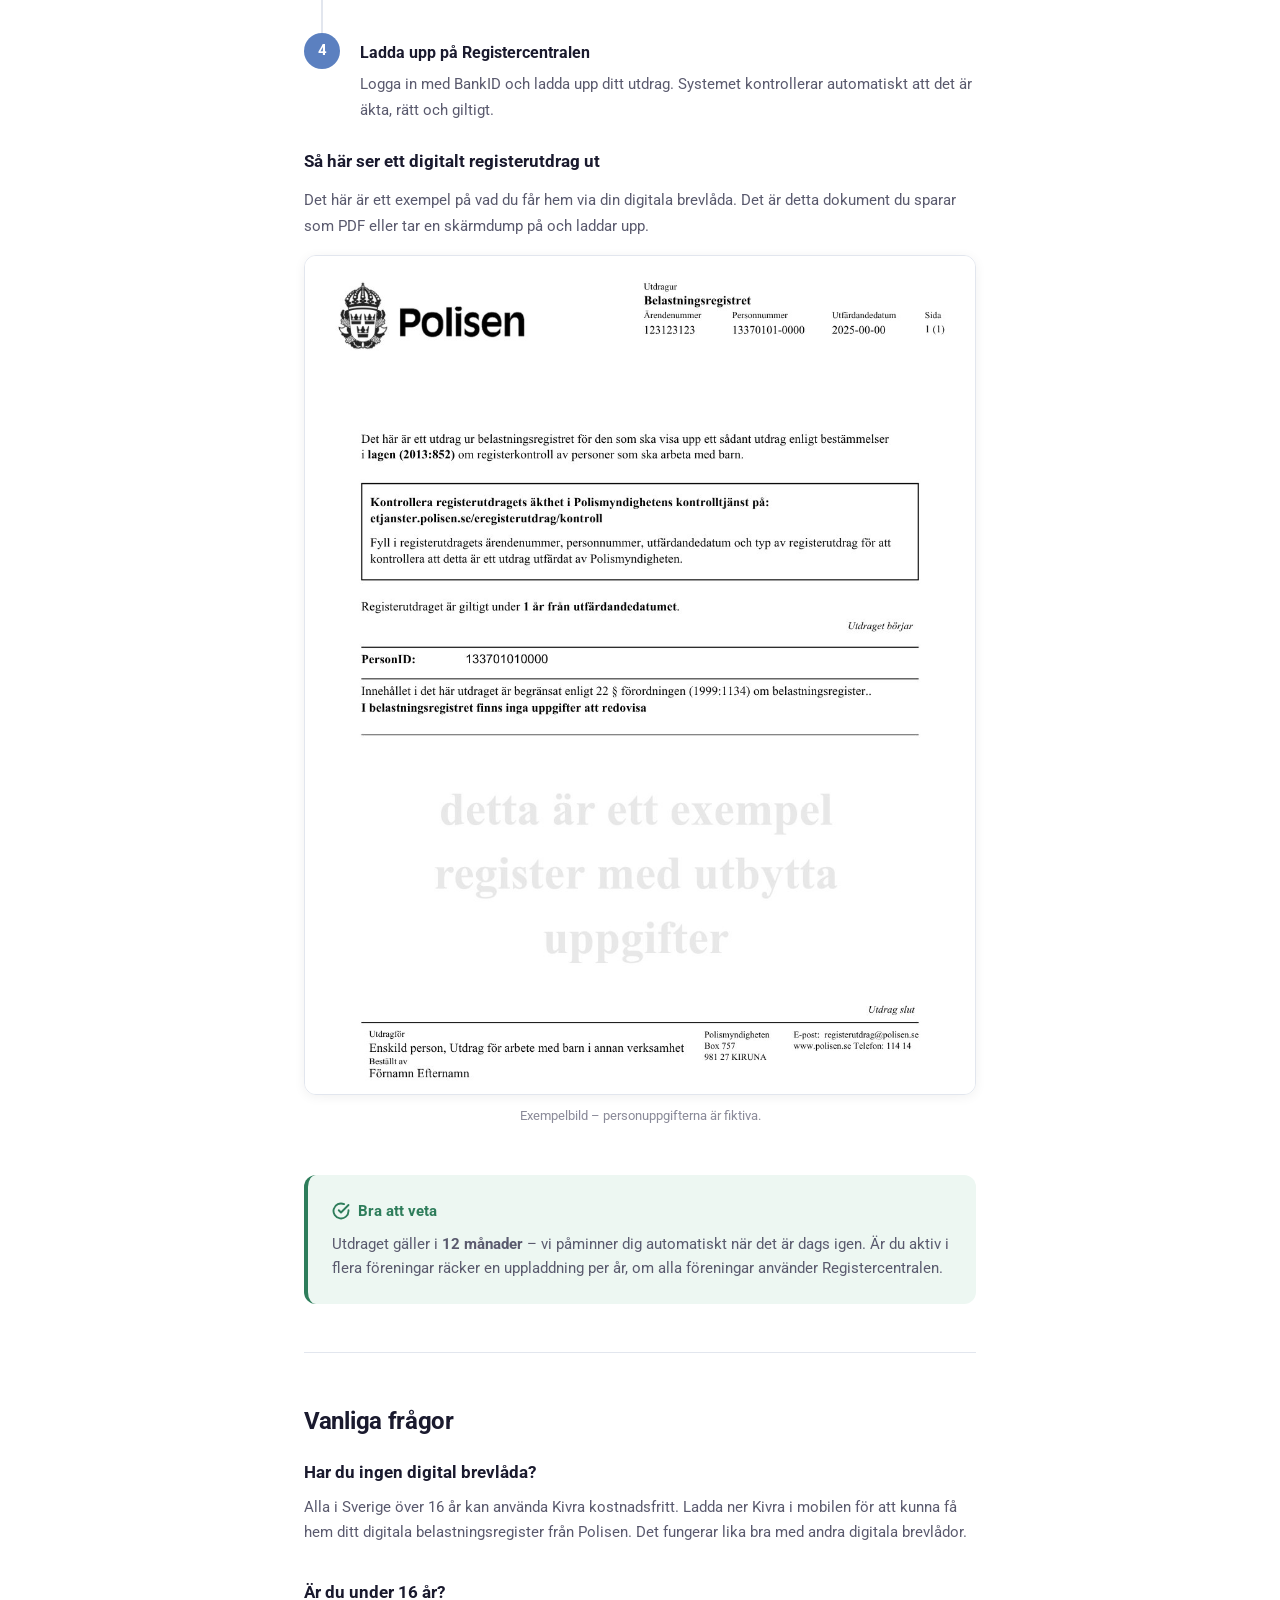
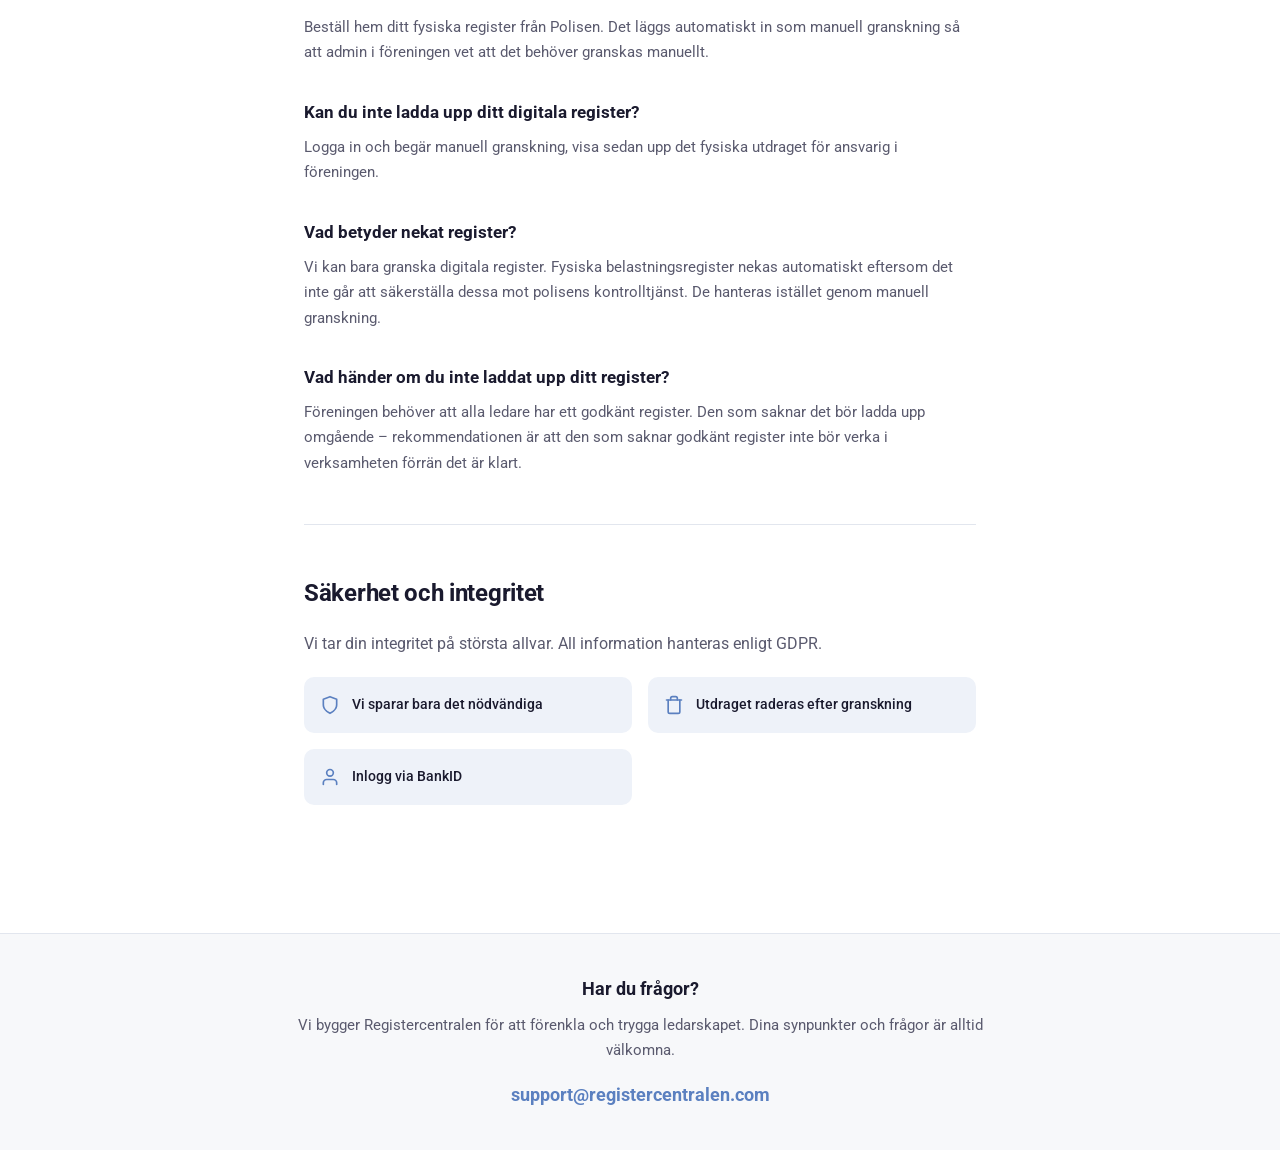
==== commit 7ccbaafa: "Update index.html" ====
--- a/administrator/index.html
+++ b/administrator/index.html
@@ -3,7 +3,7 @@
 <head>
   <meta charset="UTF-8">
   <meta name="viewport" content="width=device-width, initial-scale=1.0">
-  <title>Info till administratör – Registercentralen</title>
+  <title>Info till användare – Registercentralen</title>
   <link rel="preconnect" href="https://fonts.googleapis.com">
   <link href="https://fonts.googleapis.com/css2?family=Roboto:wght@400;500;700&display=swap" rel="stylesheet">
   <style>
@@ -19,8 +19,6 @@
       --success-light: #edf7f2;
       --warning: #c4760a;
       --warning-light: #fef7ec;
-      --danger: #c0392b;
-      --danger-light: #fdf0ef;
     }
 
     * { margin: 0; padding: 0; box-sizing: border-box; }
@@ -51,7 +49,11 @@
       gap: 12px;
     }
 
-    .logo-shield { width: 32px; height: 32px; flex-shrink: 0; }
+    .logo-shield {
+      width: 32px;
+      height: 32px;
+      flex-shrink: 0;
+    }
 
     .logo-text {
       font-size: 18px;
@@ -67,7 +69,10 @@
       padding: 56px 24px 48px;
     }
 
-    .hero-inner { max-width: 720px; margin: 0 auto; }
+    .hero-inner {
+      max-width: 720px;
+      margin: 0 auto;
+    }
 
     .hero h1 {
       font-size: 32px;
@@ -79,18 +84,18 @@
     .hero p {
       font-size: 17px;
       opacity: 0.9;
-      max-width: 580px;
+      max-width: 560px;
       line-height: 1.6;
     }
 
-    /* Content */
+    /* Main content */
     .content {
       max-width: 720px;
       margin: 0 auto;
       padding: 40px 24px 80px;
     }
 
-    /* Callout */
+    /* Callout box */
     .callout {
       border-radius: 12px;
       padding: 24px;
@@ -112,11 +117,6 @@
       border-left: 4px solid var(--success);
     }
 
-    .callout.danger {
-      background: var(--danger-light);
-      border-left: 4px solid var(--danger);
-    }
-
     .callout-title {
       font-weight: 700;
       font-size: 15px;
@@ -129,7 +129,6 @@
     .callout.important .callout-title { color: var(--warning); }
     .callout.tip .callout-title { color: var(--brand); }
     .callout.success .callout-title { color: var(--success); }
-    .callout.danger .callout-title { color: var(--danger); }
 
     .callout p {
       font-size: 15px;
@@ -137,8 +136,10 @@
       line-height: 1.6;
     }
 
-    /* Sections */
-    .section { margin-bottom: 48px; }
+    /* Section headings */
+    .section {
+      margin-bottom: 48px;
+    }
 
     .section h2 {
       font-size: 24px;
@@ -154,74 +155,28 @@
       margin-bottom: 16px;
     }
 
-    .section h3 {
-      font-size: 18px;
-      font-weight: 700;
-      color: var(--text);
-      margin-bottom: 10px;
-      margin-top: 32px;
-    }
-
-    /* Feature cards */
-    .feature-grid {
-      display: grid;
-      grid-template-columns: repeat(auto-fit, minmax(280px, 1fr));
-      gap: 16px;
-      margin: 24px 0;
-    }
-
-    .feature-card {
-      background: var(--brand-light);
-      border-radius: 12px;
-      padding: 20px;
-      display: flex;
-      gap: 14px;
-      align-items: flex-start;
-    }
-
-    .feature-card svg {
-      width: 22px;
-      height: 22px;
-      color: var(--brand);
-      flex-shrink: 0;
-      margin-top: 2px;
-    }
-
-    .feature-card .feature-text h4 {
-      font-size: 15px;
-      font-weight: 700;
-      color: var(--text);
-      margin-bottom: 4px;
-    }
-
-    .feature-card .feature-text p {
-      font-size: 14px;
-      color: var(--text-muted);
-      margin: 0;
-    }
-
-    /* Process flow (horizontal on desktop) */
-    .process-flow {
+    /* Steps */
+    .steps {
       display: flex;
       flex-direction: column;
       gap: 0;
       margin: 24px 0;
     }
 
-    .process-step {
+    .step {
       display: flex;
       gap: 20px;
       position: relative;
     }
 
-    .process-indicator {
+    .step-indicator {
       display: flex;
       flex-direction: column;
       align-items: center;
       flex-shrink: 0;
     }
 
-    .process-number {
+    .step-number {
       width: 36px;
       height: 36px;
       border-radius: 50%;
@@ -235,70 +190,78 @@
       flex-shrink: 0;
     }
 
-    .process-line {
+    .step-line {
       width: 2px;
       flex: 1;
       background: var(--border);
       min-height: 24px;
     }
 
-    .process-step:last-child .process-line { display: none; }
-
-    .process-content { padding-bottom: 28px; }
-    .process-step:last-child .process-content { padding-bottom: 0; }
-
-    .process-content h4 {
+    .step:last-child .step-line { display: none; }
+
+    .step-content {
+      padding-bottom: 32px;
+    }
+
+    .step:last-child .step-content { padding-bottom: 0; }
+
+    .step-content h3 {
       font-size: 16px;
       font-weight: 700;
       color: var(--text);
-      margin-bottom: 4px;
+      margin-bottom: 6px;
       padding-top: 6px;
     }
 
-    .process-content p {
+    .step-content p {
+      font-size: 15px;
+      color: var(--text-muted);
+      margin-bottom: 0;
+    }
+
+    .step-content .sub-note {
+      font-size: 14px;
+      color: var(--brand);
+      margin-top: 6px;
+      font-weight: 500;
+    }
+
+    /* Benefits list */
+    .benefits {
+      display: grid;
+      gap: 16px;
+      margin: 20px 0;
+    }
+
+    .benefit {
+      display: flex;
+      gap: 14px;
+      align-items: flex-start;
+    }
+
+    .benefit-icon {
+      width: 28px;
+      height: 28px;
+      border-radius: 8px;
+      background: var(--brand-light);
+      display: flex;
+      align-items: center;
+      justify-content: center;
+      flex-shrink: 0;
+      margin-top: 2px;
+    }
+
+    .benefit-icon svg {
+      width: 16px;
+      height: 16px;
+      color: var(--brand);
+    }
+
+    .benefit p {
       font-size: 15px;
       color: var(--text-muted);
       margin: 0;
     }
-
-    /* Action cards */
-    .action-card {
-      border: 1.5px solid var(--border);
-      border-radius: 12px;
-      padding: 24px;
-      margin-bottom: 16px;
-    }
-
-    .action-card h4 {
-      font-size: 16px;
-      font-weight: 700;
-      color: var(--text);
-      margin-bottom: 8px;
-      display: flex;
-      align-items: center;
-      gap: 8px;
-    }
-
-    .action-card p {
-      font-size: 15px;
-      color: var(--text-muted);
-      margin-bottom: 8px;
-    }
-
-    .action-card p:last-child { margin-bottom: 0; }
-
-    .badge {
-      display: inline-block;
-      padding: 3px 10px;
-      border-radius: 20px;
-      font-size: 12px;
-      font-weight: 700;
-      text-transform: uppercase;
-      letter-spacing: 0.5px;
-    }
-
-    .badge-auto { background: var(--success-light); color: var(--success); }
-    .badge-manual { background: var(--warning-light); color: var(--warning); }
 
     /* Divider */
     .divider {
@@ -307,11 +270,79 @@
       margin: 48px 0;
     }
 
-    /* Security */
+    /* FAQ style */
+    .faq-item {
+      margin-bottom: 32px;
+    }
+
+    .faq-item h3 {
+      font-size: 17px;
+      font-weight: 700;
+      color: var(--text);
+      margin-bottom: 8px;
+    }
+
+    .faq-item p {
+      font-size: 15px;
+      color: var(--text-muted);
+    }
+
+    /* Example image placeholder */
+    .example-image {
+      background: var(--brand-light);
+      border: 2px dashed var(--brand);
+      border-radius: 12px;
+      padding: 40px 24px;
+      text-align: center;
+      margin: 24px 0;
+      opacity: 0.8;
+    }
+
+    .example-image p {
+      color: var(--brand);
+      font-weight: 500;
+      font-size: 14px;
+    }
+
+    /* Link button */
+    .btn {
+      display: inline-flex;
+      align-items: center;
+      gap: 8px;
+      background: var(--brand);
+      color: white;
+      text-decoration: none;
+      padding: 12px 24px;
+      border-radius: 8px;
+      font-weight: 500;
+      font-size: 15px;
+      transition: background 0.2s;
+    }
+
+    .btn:hover { background: var(--brand-dark); }
+
+    .btn-outline {
+      background: transparent;
+      color: var(--brand);
+      border: 1.5px solid var(--brand);
+    }
+
+    .btn-outline:hover {
+      background: var(--brand-light);
+    }
+
+    .btn-group {
+      display: flex;
+      gap: 12px;
+      flex-wrap: wrap;
+      margin-top: 20px;
+    }
+
+    /* Security badges */
     .security-grid {
       display: grid;
-      grid-template-columns: repeat(auto-fit, minmax(200px, 1fr));
-      gap: 12px;
+      grid-template-columns: repeat(auto-fit, minmax(220px, 1fr));
+      gap: 16px;
       margin: 20px 0;
     }
 
@@ -319,14 +350,14 @@
       display: flex;
       align-items: center;
       gap: 12px;
-      padding: 14px 16px;
+      padding: 16px;
       background: var(--brand-light);
       border-radius: 10px;
     }
 
     .security-item svg {
-      width: 18px;
-      height: 18px;
+      width: 20px;
+      height: 20px;
       color: var(--brand);
       flex-shrink: 0;
     }
@@ -335,27 +366,6 @@
       font-size: 14px;
       font-weight: 500;
       color: var(--text);
-    }
-
-    /* Summary box */
-    .summary-box {
-      background: var(--brand-light);
-      border-radius: 12px;
-      padding: 28px;
-      margin: 24px 0;
-    }
-
-    .summary-box h4 {
-      font-size: 16px;
-      font-weight: 700;
-      color: var(--brand-dark);
-      margin-bottom: 12px;
-    }
-
-    .summary-box p {
-      font-size: 15px;
-      color: var(--text-muted);
-      margin: 0;
     }
 
     /* Footer */
@@ -366,7 +376,10 @@
       text-align: center;
     }
 
-    .footer-inner { max-width: 720px; margin: 0 auto; }
+    .footer-inner {
+      max-width: 720px;
+      margin: 0 auto;
+    }
 
     .footer h3 {
       font-size: 18px;
@@ -391,7 +404,6 @@
       .hero { padding: 40px 20px 36px; }
       .hero h1 { font-size: 26px; }
       .content { padding: 32px 20px 60px; }
-      .feature-grid { grid-template-columns: 1fr; }
       .security-grid { grid-template-columns: 1fr; }
     }
   </style>
@@ -408,215 +420,160 @@
   <!-- Hero -->
   <div class="hero">
     <div class="hero-inner">
-      <h1>Info till administratör</h1>
-      <p>Så använder ni Registercentralen för att hantera belastningsregister i er förening – automatiskt och utan krångel.</p>
+      <h1>Info till användare</h1>
+      <p>Allt du behöver veta om hur du laddar upp ditt belastningsregister – snabbt, enkelt och säkert.</p>
     </div>
   </div>
 
   <!-- Content -->
   <div class="content">
 
-    <!-- Key message -->
+    <!-- Important callout -->
     <div class="callout important">
       <div class="callout-title">
         <svg width="18" height="18" viewBox="0 0 24 24" fill="none" stroke="currentColor" stroke-width="2.5" stroke-linecap="round" stroke-linejoin="round"><circle cx="12" cy="12" r="10"/><line x1="12" y1="8" x2="12" y2="12"/><line x1="12" y1="16" x2="12.01" y2="16"/></svg>
-        Viktigt att föra vidare
-      </div>
-      <p>För att föreningen ska bli en <strong>Verifierad Trygg Förening</strong> behöver användarna ladda upp sina registerutdrag – gärna så snart som möjligt. Vi skickar påminnelser under 30 dagar tills uppladdningen är klar. Därefter får ni ett utskick om någons register fortfarande saknas. <strong>Betona för era ledare varför det är viktigt att ladda upp snabbt.</strong></p>
+        Viktigt att tänka på
+      </div>
+      <p>Ladda upp ditt registerutdrag så snart som möjligt – det hjälper föreningen att bli en <strong>Verifierad Trygg Förening</strong>. Vi skickar påminnelser under 30 dagar tills du laddat upp det.</p>
     </div>
 
     <!-- What is RC -->
     <div class="section">
       <h2>Vad är Registercentralen?</h2>
-      <p>Registercentralen är en digital tjänst som automatiserar och säkrar hanteringen av belastningsregister för personer med uppdrag i föreningen. Vi ser till att utdragen samlas in, valideras och dokumenteras – utan att ni behöver jaga, dubbelkolla eller hålla koll på datum.</p>
-
-      <div class="summary-box">
-        <h4>Kort sagt</h4>
-        <p>Allt ni behöver göra är att lägga in era ledare – resten sköter systemet. Som en diskmaskin för belastningsregister.</p>
-      </div>
-    </div>
-
-    <!-- Admin features -->
+      <p>Registercentralen är ett digitalt verktyg som hjälper din förening att hantera utdrag ur belastningsregistret – enkelt, säkert och automatiskt. Vårt mål är att göra det så smidigt som möjligt för dig att ladda upp ditt utdrag och få det godkänt, helt utan krångel.</p>
+    </div>
+
+    <!-- Why -->
     <div class="section">
-      <h2>Vad kan ni göra i admin-gränssnittet?</h2>
-      <p>Ni får tillgång till ett enkelt gränssnitt där ni har full koll.</p>
-
-      <div class="feature-grid">
-        <div class="feature-card">
-          <svg viewBox="0 0 24 24" fill="none" stroke="currentColor" stroke-width="2" stroke-linecap="round" stroke-linejoin="round"><path d="M16 21v-2a4 4 0 0 0-4-4H5a4 4 0 0 0-4 4v2"/><circle cx="8.5" cy="7" r="4"/><line x1="20" y1="8" x2="20" y2="14"/><line x1="23" y1="11" x2="17" y2="11"/></svg>
-          <div class="feature-text">
-            <h4>Hantera personer</h4>
-            <p>Lägg in eller ta bort personer som tillhör verksamheten.</p>
-          </div>
-        </div>
-        <div class="feature-card">
-          <svg viewBox="0 0 24 24" fill="none" stroke="currentColor" stroke-width="2" stroke-linecap="round" stroke-linejoin="round"><path d="M12 22s8-4 8-10V5l-8-3-8 3v7c0 6 8 10 8 10z"/></svg>
-          <div class="feature-text">
-            <h4>Följ status</h4>
-            <p>Se status för varje person – t.ex. "giltigt register" eller "saknas".</p>
-          </div>
-        </div>
-        <div class="feature-card">
-          <svg viewBox="0 0 24 24" fill="none" stroke="currentColor" stroke-width="2" stroke-linecap="round" stroke-linejoin="round"><path d="M17 21v-2a4 4 0 0 0-4-4H5a4 4 0 0 0-4 4v2"/><circle cx="9" cy="7" r="4"/><path d="M23 21v-2a4 4 0 0 0-3-3.87"/><path d="M16 3.13a4 4 0 0 1 0 7.75"/></svg>
-          <div class="feature-text">
-            <h4>Admin-roller</h4>
-            <p>Lägg till eller ta bort admin-roller. Personen måste vara användare först.</p>
-          </div>
-        </div>
-        <div class="feature-card">
-          <svg viewBox="0 0 24 24" fill="none" stroke="currentColor" stroke-width="2" stroke-linecap="round" stroke-linejoin="round"><path d="M14 2H6a2 2 0 0 0-2 2v16a2 2 0 0 0 2 2h12a2 2 0 0 0 2-2V8z"/><polyline points="14 2 14 8 20 8"/><line x1="16" y1="13" x2="8" y2="13"/><line x1="16" y1="17" x2="8" y2="17"/></svg>
-          <div class="feature-text">
-            <h4>Manuell granskning</h4>
-            <p>Granska och godkänn register som inte kan verifieras automatiskt.</p>
-          </div>
-        </div>
-      </div>
-
-      <div class="callout tip">
-        <div class="callout-title">
-          <svg width="18" height="18" viewBox="0 0 24 24" fill="none" stroke="currentColor" stroke-width="2.5" stroke-linecap="round" stroke-linejoin="round"><circle cx="12" cy="12" r="10"/><line x1="12" y1="16" x2="12" y2="12"/><line x1="12" y1="8" x2="12.01" y2="8"/></svg>
-          Automatiska uppdateringar
-        </div>
-        <p>Registercentralen skickar er statusuppdatering efter <strong>14 och 30 dagar</strong> med information om hur många som laddat upp sitt register.</p>
+      <h2>Varför används Registercentralen?</h2>
+      <p>Som ledare, domare eller funktionär inom barn- och ungdomsidrott behöver du visa upp ett giltigt belastningsregister. Tidigare har det ofta skett via mejl, papperslappar eller sms – vilket lätt blir rörigt.</p>
+      <p>Med Registercentralen:</p>
+      <div class="benefits">
+        <div class="benefit">
+          <div class="benefit-icon">
+            <svg viewBox="0 0 24 24" fill="none" stroke="currentColor" stroke-width="2" stroke-linecap="round" stroke-linejoin="round"><path d="M22 11.08V12a10 10 0 1 1-5.93-9.14"/><polyline points="22 4 12 14.01 9 11.01"/></svg>
+          </div>
+          <p>Du får tydliga påminnelser och instruktioner.</p>
+        </div>
+        <div class="benefit">
+          <div class="benefit-icon">
+            <svg viewBox="0 0 24 24" fill="none" stroke="currentColor" stroke-width="2" stroke-linecap="round" stroke-linejoin="round"><rect x="5" y="2" width="14" height="20" rx="2" ry="2"/><line x1="12" y1="18" x2="12.01" y2="18"/></svg>
+          </div>
+          <p>Du laddar upp ditt utdrag snabbt via mobil eller dator.</p>
+        </div>
+        <div class="benefit">
+          <div class="benefit-icon">
+            <svg viewBox="0 0 24 24" fill="none" stroke="currentColor" stroke-width="2" stroke-linecap="round" stroke-linejoin="round"><path d="M12 22s8-4 8-10V5l-8-3-8 3v7c0 6 8 10 8 10z"/></svg>
+          </div>
+          <p>Du vet direkt när allt är godkänt.</p>
+        </div>
       </div>
     </div>
 
     <div class="divider"></div>
 
-    <!-- How does a leader use it -->
+    <!-- Steps -->
     <div class="section">
-      <h2>Hur fungerar det för ledaren?</h2>
-      <p>När en person läggs in i systemet går det direkt ut ett utskick via Kivra, mejl och sms med instruktioner.</p>
-
-      <div class="process-flow">
-        <div class="process-step">
-          <div class="process-indicator">
-            <div class="process-number">1</div>
-            <div class="process-line"></div>
-          </div>
-          <div class="process-content">
-            <h4>Automatisk påminnelse</h4>
-            <p>Ledaren får ett utskick med instruktioner och länk.</p>
-          </div>
-        </div>
-        <div class="process-step">
-          <div class="process-indicator">
-            <div class="process-number">2</div>
-            <div class="process-line"></div>
-          </div>
-          <div class="process-content">
-            <h4>Inlogg med BankID</h4>
-            <p>Ledaren loggar in och laddar upp sitt utdrag från Polisen (t.ex. via Kivra).</p>
-          </div>
-        </div>
-        <div class="process-step">
-          <div class="process-indicator">
-            <div class="process-number">3</div>
-            <div class="process-line"></div>
-          </div>
-          <div class="process-content">
-            <h4>Automatisk verifiering</h4>
-            <p>Systemet kontrollerar att dokumentet är äkta, rätt och giltigt – helt automatiskt. <span class="badge badge-auto">Automatiskt</span></p>
-          </div>
-        </div>
-        <div class="process-step">
-          <div class="process-indicator">
-            <div class="process-number">4</div>
-            <div class="process-line"></div>
-          </div>
-          <div class="process-content">
-            <h4>Giltigt i 12 månader</h4>
-            <p>Registret gäller i 12 månader. En uppladdning gäller för alla föreningar ledaren är aktiv i. Sedan påminns ledaren automatiskt.</p>
-          </div>
-        </div>
-      </div>
+      <h2>Så här gör du – steg för steg</h2>
+      <p>När du blir inlagd i systemet av din förening får du ett utskick via Kivra, mejl och sms med instruktioner.</p>
+
+      <div class="steps">
+        <div class="step">
+          <div class="step-indicator">
+            <div class="step-number">1</div>
+            <div class="step-line"></div>
+          </div>
+          <div class="step-content">
+            <h3>Du får ett utskick</h3>
+            <p>Via Kivra, mejl eller sms med instruktioner och länk från Registercentralen.</p>
+          </div>
+        </div>
+        <div class="step">
+          <div class="step-indicator">
+            <div class="step-number">2</div>
+            <div class="step-line"></div>
+          </div>
+          <div class="step-content">
+            <h3>Beställ utdrag från Polisen</h3>
+            <p>Beställ ditt utdrag digitalt via polisen.se. Välj "Utdrag för arbete med barn i annan verksamhet" och leverans till digital brevlåda (t.ex. Kivra).</p>
+            <div class="btn-group">
+              <a href="https://polisen.se/tjanster-tillstand/belastningsregistret/kontrollera-dina-uppgifter-i-belastningsregistret/" class="btn" target="_blank" rel="noopener">
+                <svg width="16" height="16" viewBox="0 0 24 24" fill="none" stroke="currentColor" stroke-width="2" stroke-linecap="round" stroke-linejoin="round"><path d="M18 13v6a2 2 0 0 1-2 2H5a2 2 0 0 1-2-2V8a2 2 0 0 1 2-2h6"/><polyline points="15 3 21 3 21 9"/><line x1="10" y1="14" x2="21" y2="3"/></svg>
+                Beställ hos Polisen
+              </a>
+            </div>
+          </div>
+        </div>
+        <div class="step">
+          <div class="step-indicator">
+            <div class="step-number">3</div>
+            <div class="step-line"></div>
+          </div>
+          <div class="step-content">
+            <h3>Spara utdraget</h3>
+            <p>Spara utdraget som PDF eller ta en skärmdump.</p>
+          </div>
+        </div>
+        <div class="step">
+          <div class="step-indicator">
+            <div class="step-number">4</div>
+            <div class="step-line"></div>
+          </div>
+          <div class="step-content">
+            <h3>Ladda upp på Registercentralen</h3>
+            <p>Logga in med BankID och ladda upp ditt utdrag. Systemet kontrollerar automatiskt att det är äkta, rätt och giltigt.</p>
+          </div>
+        </div>
+      </div>
+
+      <!-- Example image -->
+      <div class="example-image-section">
+        <h3 style="font-size: 17px; font-weight: 700; color: #1a1a2e; margin-bottom: 12px;">Så här ser ett digitalt registerutdrag ut</h3>
+        <p style="font-size: 15px; color: #5a5a6e; margin-bottom: 16px;">Det här är ett exempel på vad du får hem via din digitala brevlåda. Det är detta dokument du sparar som PDF eller tar en skärmdump på och laddar upp.</p>
+        <div style="border: 1px solid #e2e6ee; border-radius: 12px; overflow: hidden; box-shadow: 0 2px 12px rgba(0,0,0,0.06);">
+          <img src="/exempel-register.png" alt="Exempel på digitalt registerutdrag från Polisen" style="width: 100%; display: block;">
+        </div>
+        <p style="font-size: 13px; color: #5a5a6e; margin-top: 10px; opacity: 0.7; text-align: center;">Exempelbild – personuppgifterna är fiktiva.</p>
+      </div>
+    </div>
+
+    <div class="callout success">
+      <div class="callout-title">
+        <svg width="18" height="18" viewBox="0 0 24 24" fill="none" stroke="currentColor" stroke-width="2.5" stroke-linecap="round" stroke-linejoin="round"><path d="M22 11.08V12a10 10 0 1 1-5.93-9.14"/><polyline points="22 4 12 14.01 9 11.01"/></svg>
+        Bra att veta
+      </div>
+      <p>Utdraget gäller i <strong>12 månader</strong> – vi påminner dig automatiskt när det är dags igen. Är du aktiv i flera föreningar räcker en uppladdning per år, om alla föreningar använder Registercentralen.</p>
     </div>
 
     <div class="divider"></div>
 
-    <!-- When does admin need to act -->
+    <!-- FAQ -->
     <div class="section">
-      <h2>När behöver ni agera?</h2>
-      <p>Som föreningsansvarig behöver ni bara agera i två fall. Allt annat sköts automatiskt.</p>
-
-      <div class="action-card">
-        <h4>
-          <svg width="18" height="18" viewBox="0 0 24 24" fill="none" stroke="#c4760a" stroke-width="2" stroke-linecap="round" stroke-linejoin="round"><circle cx="12" cy="12" r="10"/><line x1="12" y1="8" x2="12" y2="12"/><line x1="12" y1="16" x2="12.01" y2="16"/></svg>
-          1. Utdrag saknas efter påminnelser
-        </h4>
-        <p>Om en person inte laddat upp sitt register trots automatiska påminnelser, får ni en notis. Ni avgör hur det ska hanteras.</p>
-      </div>
-
-      <div class="action-card">
-        <h4>
-          <svg width="18" height="18" viewBox="0 0 24 24" fill="none" stroke="#c0392b" stroke-width="2" stroke-linecap="round" stroke-linejoin="round"><path d="M10.29 3.86L1.82 18a2 2 0 0 0 1.71 3h16.94a2 2 0 0 0 1.71-3L13.71 3.86a2 2 0 0 0-3.42 0z"/><line x1="12" y1="9" x2="12" y2="13"/><line x1="12" y1="17" x2="12.01" y2="17"/></svg>
-          2. Avvikelse eller manuell granskning
-        </h4>
-        <p>Om en belastning upptäcks, eller om ett fysiskt register laddats upp, hamnar det under "manuell granskning". Ni får en notis och hanterar det enligt föreningens egna rutiner.</p>
-      </div>
-    </div>
-
-    <div class="divider"></div>
-
-    <!-- Manual review -->
-    <div class="section">
-      <h2>Manuell granskning – hur går det till?</h2>
-      <p>Register som inte kan granskas automatiskt (t.ex. fysiska register) behöver granskas och godkännas manuellt av ansvarig admin.</p>
-
-      <h3>När användaren begär manuell granskning</h3>
-      <div class="process-flow">
-        <div class="process-step">
-          <div class="process-indicator">
-            <div class="process-number">1</div>
-            <div class="process-line"></div>
-          </div>
-          <div class="process-content">
-            <h4>Användaren begär granskning</h4>
-            <p>Ledaren loggar in på Registercentralen och begär manuell granskning.</p>
-          </div>
-        </div>
-        <div class="process-step">
-          <div class="process-indicator">
-            <div class="process-number">2</div>
-            <div class="process-line"></div>
-          </div>
-          <div class="process-content">
-            <h4>Ledaren visar upp registret</h4>
-            <p>Ledaren visar sitt fysiska register för ansvarig i föreningen.</p>
-          </div>
-        </div>
-        <div class="process-step">
-          <div class="process-indicator">
-            <div class="process-number">3</div>
-            <div class="process-line"></div>
-          </div>
-          <div class="process-content">
-            <h4>Admin godkänner eller avslår</h4>
-            <p>Admin granskar registret och godkänner eller avslår det manuellt i systemet, med datum för granskning.</p>
-          </div>
-        </div>
-      </div>
-
-      <h3>Om admin behöver flagga på eget initiativ</h3>
-      <p>Om en ledare visar upp sitt register utan att ha begärt manuell granskning kan admin själv flagga det: Logga in → gå till rätt användare → "Visa användare" → "Flagga för Manuell granskning" → godkänn eller avslå.</p>
-
-      <h3>Under 16 år</h3>
-      <p>Personer under 16 kan inte få hem ett digitalt register (16 års-gräns på Kivra). Dessa hamnar automatiskt på manuell granskning. Admin granskar registret, godkänner eller avslår personen i systemet tillsammans med datum – sedan påminner vi personen till nästa år.</p>
-    </div>
-
-    <div class="divider"></div>
-
-    <!-- What happens after 30 days -->
-    <div class="section">
-      <h2>Vad händer om register saknas?</h2>
-
-      <div class="callout danger">
-        <div class="callout-title">
-          <svg width="18" height="18" viewBox="0 0 24 24" fill="none" stroke="currentColor" stroke-width="2.5" stroke-linecap="round" stroke-linejoin="round"><path d="M10.29 3.86L1.82 18a2 2 0 0 0 1.71 3h16.94a2 2 0 0 0 1.71-3L13.71 3.86a2 2 0 0 0-3.42 0z"/><line x1="12" y1="9" x2="12" y2="13"/><line x1="12" y1="17" x2="12.01" y2="17"/></svg>
-          Konsekvenser
-        </div>
-        <p>Personen bör ladda upp omgående. Vår rekommendation är att den som saknar godkänt register inte bör verka i verksamheten förrän den är godkänd i Registercentralen.</p>
-        <p style="margin-top: 8px;"><strong>Tips:</strong> Ni kan hänvisa till Registercentralen – att berörd person måste finnas godkänd för att medverka på aktiviteter. Ni bestämmer dock denna rutin själva.</p>
+      <h2>Vanliga frågor</h2>
+
+      <div class="faq-item">
+        <h3>Har du ingen digital brevlåda?</h3>
+        <p>Alla i Sverige över 16 år kan använda Kivra kostnadsfritt. Ladda ner Kivra i mobilen för att kunna få hem ditt digitala belastningsregister från Polisen. Det fungerar lika bra med andra digitala brevlådor.</p>
+      </div>
+
+      <div class="faq-item">
+        <h3>Är du under 16 år?</h3>
+        <p>Beställ hem ditt fysiska register från Polisen. Det läggs automatiskt in som manuell granskning så att admin i föreningen vet att det behöver granskas manuellt.</p>
+      </div>
+
+      <div class="faq-item">
+        <h3>Kan du inte ladda upp ditt digitala register?</h3>
+        <p>Logga in och begär manuell granskning, visa sedan upp det fysiska utdraget för ansvarig i föreningen.</p>
+      </div>
+
+      <div class="faq-item">
+        <h3>Vad betyder nekat register?</h3>
+        <p>Vi kan bara granska digitala register. Fysiska belastningsregister nekas automatiskt eftersom det inte går att säkerställa dessa mot polisens kontrolltjänst. De hanteras istället genom manuell granskning.</p>
+      </div>
+
+      <div class="faq-item">
+        <h3>Vad händer om du inte laddat upp ditt register?</h3>
+        <p>Föreningen behöver att alla ledare har ett godkänt register. Den som saknar det bör ladda upp omgående – rekommendationen är att den som saknar godkänt register inte bör verka i verksamheten förrän det är klart.</p>
       </div>
     </div>
 
@@ -625,37 +582,35 @@
     <!-- Security -->
     <div class="section">
       <h2>Säkerhet och integritet</h2>
-      <p>Vi följer GDPR och lagrar inte känsliga uppgifter längre än nödvändigt.</p>
-
+      <p>Vi tar din integritet på största allvar. All information hanteras enligt GDPR.</p>
       <div class="security-grid">
         <div class="security-item">
+          <svg viewBox="0 0 24 24" fill="none" stroke="currentColor" stroke-width="2" stroke-linecap="round" stroke-linejoin="round"><path d="M12 22s8-4 8-10V5l-8-3-8 3v7c0 6 8 10 8 10z"/></svg>
+          <span>Vi sparar bara det nödvändiga</span>
+        </div>
+        <div class="security-item">
           <svg viewBox="0 0 24 24" fill="none" stroke="currentColor" stroke-width="2" stroke-linecap="round" stroke-linejoin="round"><polyline points="3 6 5 6 21 6"/><path d="M19 6v14a2 2 0 0 1-2 2H7a2 2 0 0 1-2-2V6m3 0V4a2 2 0 0 1 2-2h4a2 2 0 0 1 2 2v2"/></svg>
-          <span>Raderas efter kontroll</span>
+          <span>Utdraget raderas efter granskning</span>
         </div>
         <div class="security-item">
           <svg viewBox="0 0 24 24" fill="none" stroke="currentColor" stroke-width="2" stroke-linecap="round" stroke-linejoin="round"><path d="M20 21v-2a4 4 0 0 0-4-4H8a4 4 0 0 0-4 4v2"/><circle cx="12" cy="7" r="4"/></svg>
           <span>Inlogg via BankID</span>
         </div>
-        <div class="security-item">
-          <svg viewBox="0 0 24 24" fill="none" stroke="currentColor" stroke-width="2" stroke-linecap="round" stroke-linejoin="round"><path d="M12 22s8-4 8-10V5l-8-3-8 3v7c0 6 8 10 8 10z"/></svg>
-          <span>Minsta möjliga data</span>
-        </div>
-        <div class="security-item">
-          <svg viewBox="0 0 24 24" fill="none" stroke="currentColor" stroke-width="2" stroke-linecap="round" stroke-linejoin="round"><circle cx="12" cy="12" r="10"/><polyline points="12 6 12 12 16 14"/></svg>
-          <span>Automatisk radering varje år</span>
-        </div>
-        <div class="security-item">
-          <svg viewBox="0 0 24 24" fill="none" stroke="currentColor" stroke-width="2" stroke-linecap="round" stroke-linejoin="round"><path d="M21 15v4a2 2 0 0 1-2 2H5a2 2 0 0 1-2-2v-4"/><polyline points="7 10 12 15 17 10"/><line x1="12" y1="15" x2="12" y2="3"/></svg>
-          <span>Ladda ner dokumentation</span>
-        </div>
       </div>
     </div>
 
   </div>
+
+  <!-- Footer -->
 
   <!-- Footer -->
   <div class="footer">
     <div class="footer-inner">
-      <h3>Vi finns här för er</h3>
-      <p>Har ni frågor, feedback eller önskemål? Vi utvecklar tjänsten tillsammans med er – för ett tryggare föreningsliv.</p>
-      <a href="/cdn-cgi/l/email-protection#83f0f6f3f3ecf1f7c3f1e6e4eaf0f7e6f1e0e6edf7f1e2efe6edade0ecee"><span class="__cf_e
+      <h3>Har du frågor?</h3>
+      <p>Vi bygger Registercentralen för att förenkla och trygga ledarskapet. Dina synpunkter och frågor är alltid välkomna.</p>
+      <a href="mailto:support@registercentralen.com" style="font-size: 18px; font-weight: 700;">support@registercentralen.com</a>
+    </div>
+  </div>
+
+</body>
+</html>
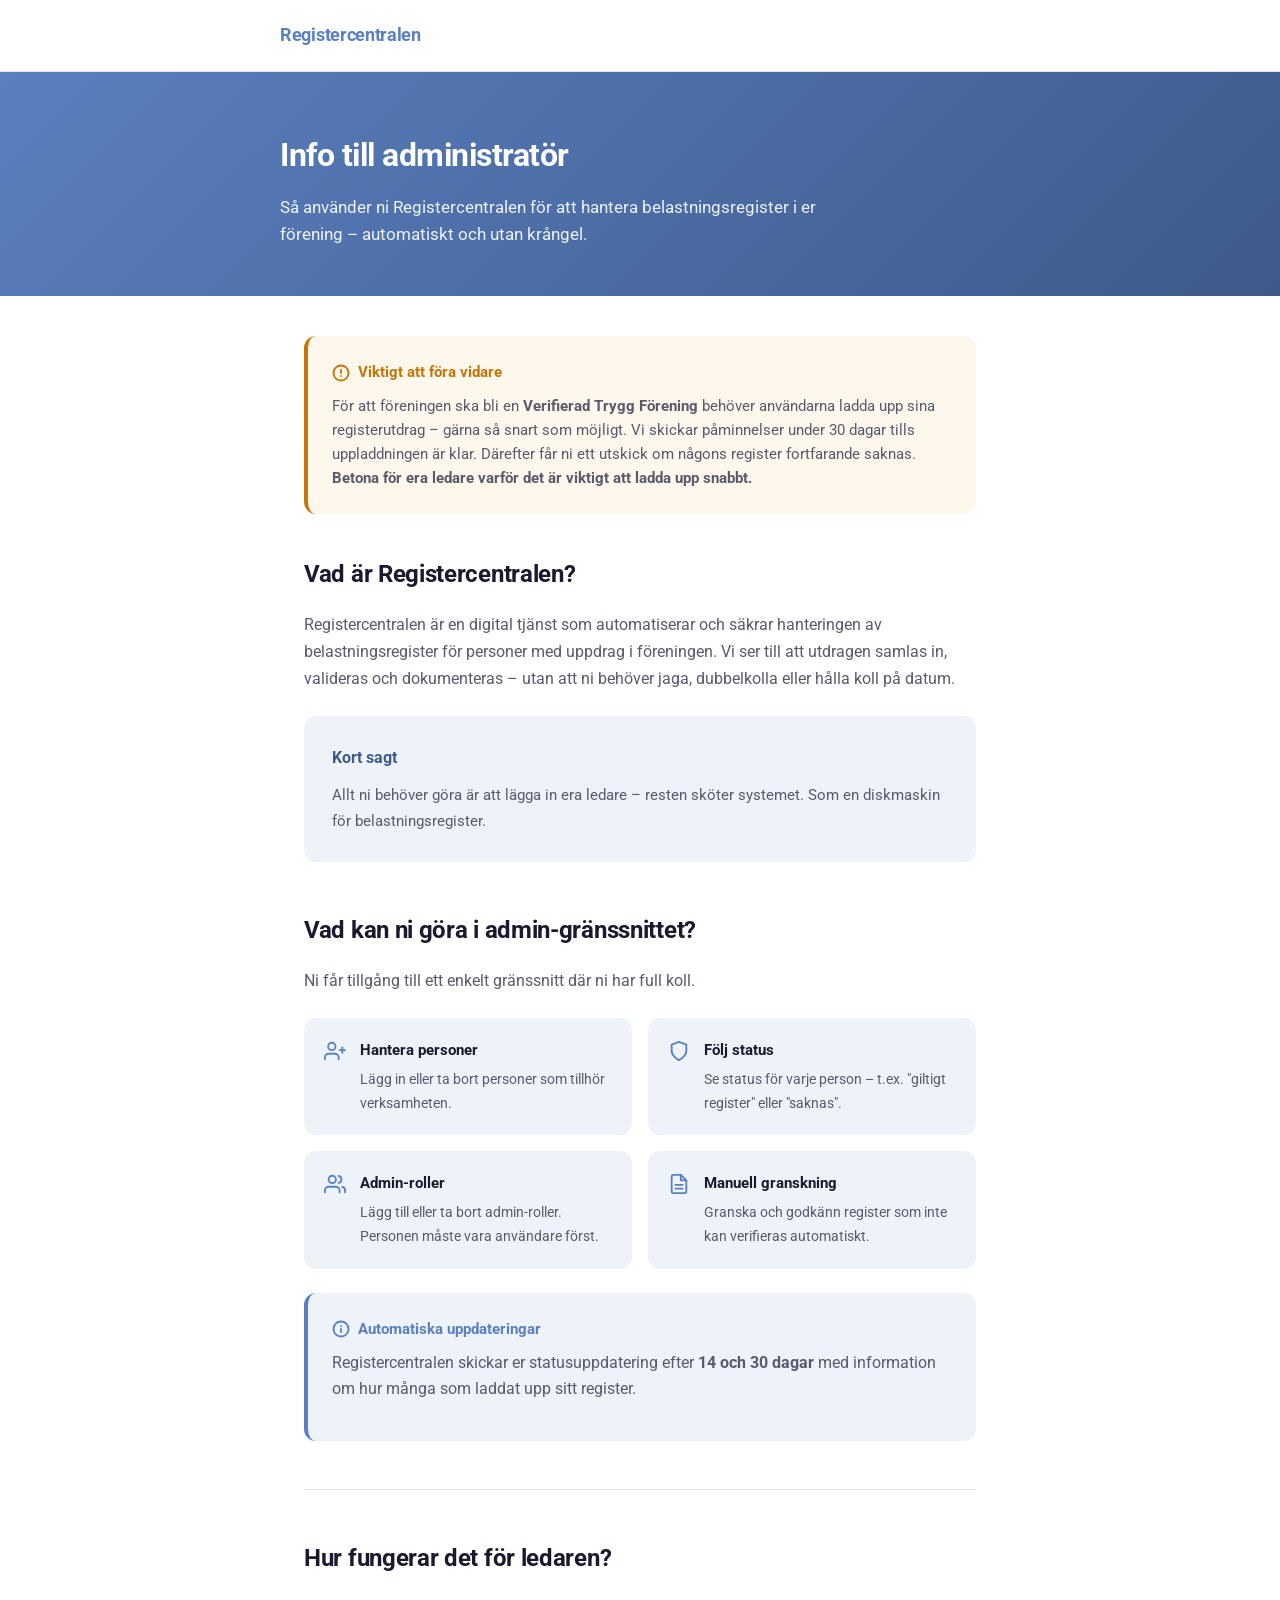
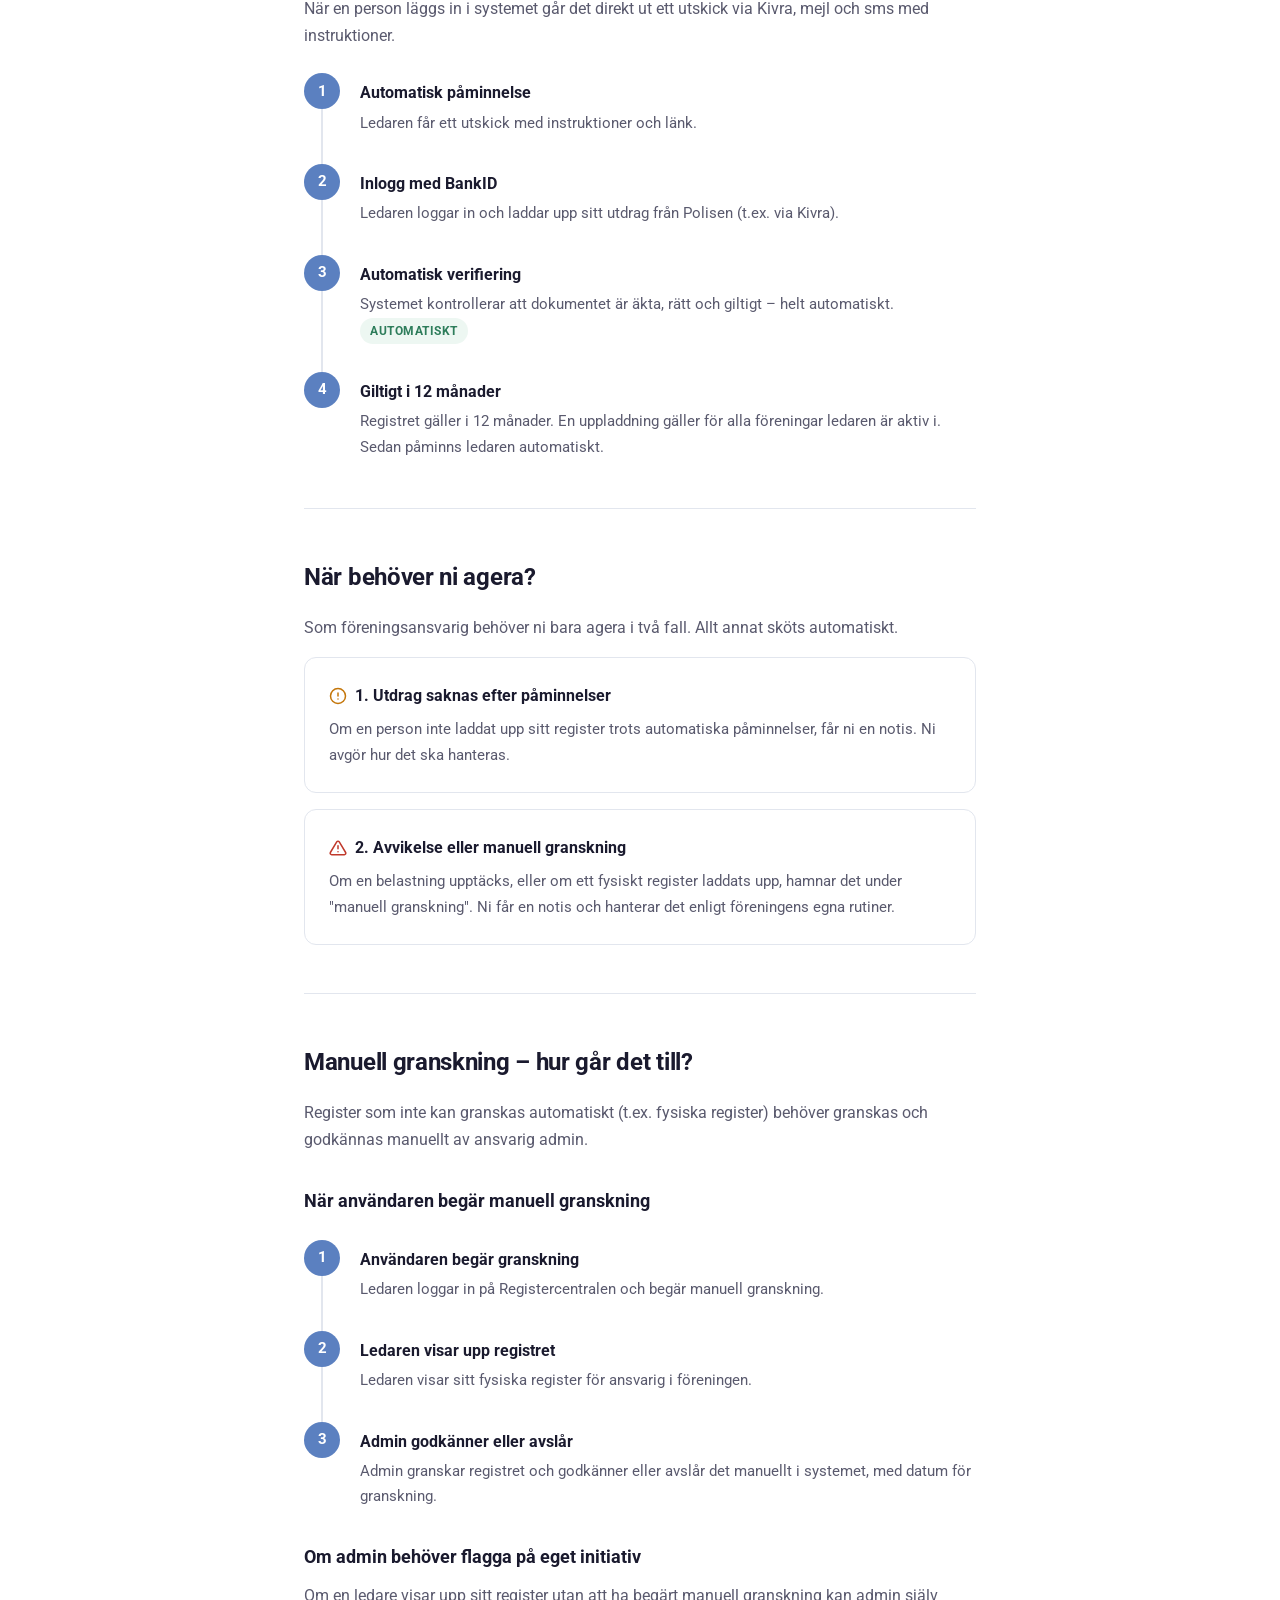
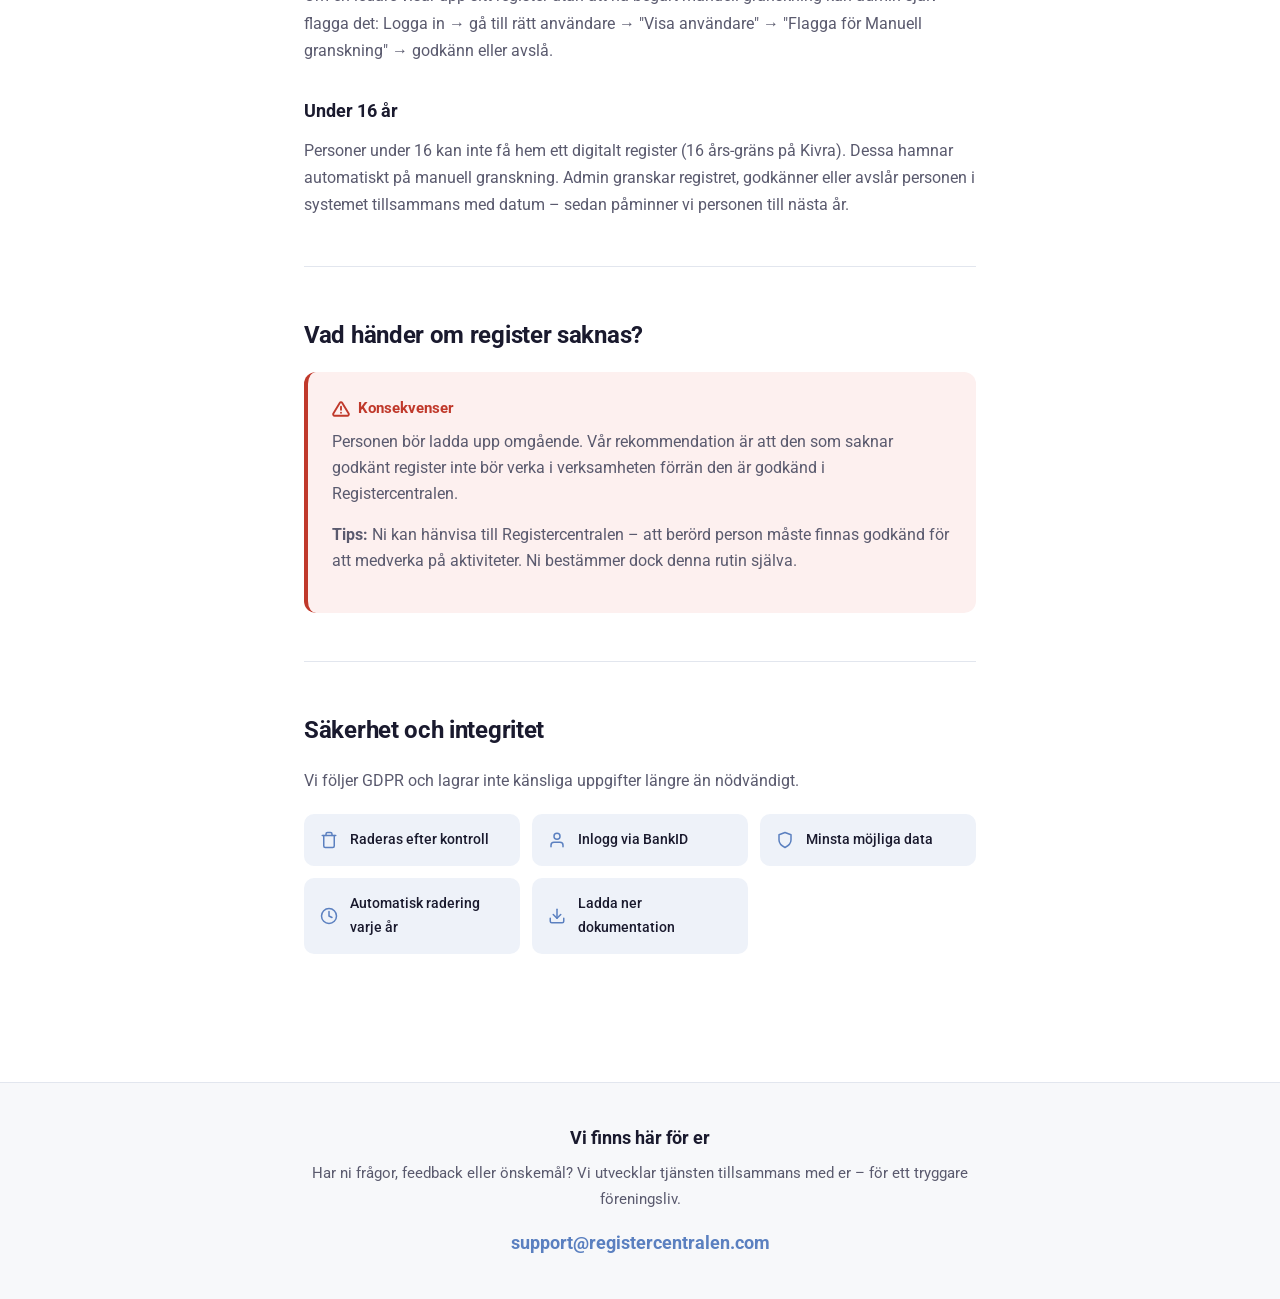
==== commit 7eb5e5e8: "Update index.html" ====
--- a/administrator/index.html
+++ b/administrator/index.html
@@ -3,7 +3,7 @@
 <head>
   <meta charset="UTF-8">
   <meta name="viewport" content="width=device-width, initial-scale=1.0">
-  <title>Info till användare – Registercentralen</title>
+  <title>Info till administratör – Registercentralen</title>
   <link rel="preconnect" href="https://fonts.googleapis.com">
   <link href="https://fonts.googleapis.com/css2?family=Roboto:wght@400;500;700&display=swap" rel="stylesheet">
   <style>
@@ -19,6 +19,8 @@
       --success-light: #edf7f2;
       --warning: #c4760a;
       --warning-light: #fef7ec;
+      --danger: #c0392b;
+      --danger-light: #fdf0ef;
     }
 
     * { margin: 0; padding: 0; box-sizing: border-box; }
@@ -49,11 +51,7 @@
       gap: 12px;
     }
 
-    .logo-shield {
-      width: 32px;
-      height: 32px;
-      flex-shrink: 0;
-    }
+    .logo-shield { width: 32px; height: 32px; flex-shrink: 0; }
 
     .logo-text {
       font-size: 18px;
@@ -69,10 +67,7 @@
       padding: 56px 24px 48px;
     }
 
-    .hero-inner {
-      max-width: 720px;
-      margin: 0 auto;
-    }
+    .hero-inner { max-width: 720px; margin: 0 auto; }
 
     .hero h1 {
       font-size: 32px;
@@ -84,18 +79,18 @@
     .hero p {
       font-size: 17px;
       opacity: 0.9;
-      max-width: 560px;
+      max-width: 580px;
       line-height: 1.6;
     }
 
-    /* Main content */
+    /* Content */
     .content {
       max-width: 720px;
       margin: 0 auto;
       padding: 40px 24px 80px;
     }
 
-    /* Callout box */
+    /* Callout */
     .callout {
       border-radius: 12px;
       padding: 24px;
@@ -117,6 +112,11 @@
       border-left: 4px solid var(--success);
     }
 
+    .callout.danger {
+      background: var(--danger-light);
+      border-left: 4px solid var(--danger);
+    }
+
     .callout-title {
       font-weight: 700;
       font-size: 15px;
@@ -129,6 +129,7 @@
     .callout.important .callout-title { color: var(--warning); }
     .callout.tip .callout-title { color: var(--brand); }
     .callout.success .callout-title { color: var(--success); }
+    .callout.danger .callout-title { color: var(--danger); }
 
     .callout p {
       font-size: 15px;
@@ -136,10 +137,8 @@
       line-height: 1.6;
     }
 
-    /* Section headings */
-    .section {
-      margin-bottom: 48px;
-    }
+    /* Sections */
+    .section { margin-bottom: 48px; }
 
     .section h2 {
       font-size: 24px;
@@ -155,28 +154,74 @@
       margin-bottom: 16px;
     }
 
-    /* Steps */
-    .steps {
+    .section h3 {
+      font-size: 18px;
+      font-weight: 700;
+      color: var(--text);
+      margin-bottom: 10px;
+      margin-top: 32px;
+    }
+
+    /* Feature cards */
+    .feature-grid {
+      display: grid;
+      grid-template-columns: repeat(auto-fit, minmax(280px, 1fr));
+      gap: 16px;
+      margin: 24px 0;
+    }
+
+    .feature-card {
+      background: var(--brand-light);
+      border-radius: 12px;
+      padding: 20px;
+      display: flex;
+      gap: 14px;
+      align-items: flex-start;
+    }
+
+    .feature-card svg {
+      width: 22px;
+      height: 22px;
+      color: var(--brand);
+      flex-shrink: 0;
+      margin-top: 2px;
+    }
+
+    .feature-card .feature-text h4 {
+      font-size: 15px;
+      font-weight: 700;
+      color: var(--text);
+      margin-bottom: 4px;
+    }
+
+    .feature-card .feature-text p {
+      font-size: 14px;
+      color: var(--text-muted);
+      margin: 0;
+    }
+
+    /* Process flow (horizontal on desktop) */
+    .process-flow {
       display: flex;
       flex-direction: column;
       gap: 0;
       margin: 24px 0;
     }
 
-    .step {
+    .process-step {
       display: flex;
       gap: 20px;
       position: relative;
     }
 
-    .step-indicator {
+    .process-indicator {
       display: flex;
       flex-direction: column;
       align-items: center;
       flex-shrink: 0;
     }
 
-    .step-number {
+    .process-number {
       width: 36px;
       height: 36px;
       border-radius: 50%;
@@ -190,78 +235,70 @@
       flex-shrink: 0;
     }
 
-    .step-line {
+    .process-line {
       width: 2px;
       flex: 1;
       background: var(--border);
       min-height: 24px;
     }
 
-    .step:last-child .step-line { display: none; }
-
-    .step-content {
-      padding-bottom: 32px;
-    }
-
-    .step:last-child .step-content { padding-bottom: 0; }
-
-    .step-content h3 {
+    .process-step:last-child .process-line { display: none; }
+
+    .process-content { padding-bottom: 28px; }
+    .process-step:last-child .process-content { padding-bottom: 0; }
+
+    .process-content h4 {
       font-size: 16px;
       font-weight: 700;
       color: var(--text);
-      margin-bottom: 6px;
+      margin-bottom: 4px;
       padding-top: 6px;
     }
 
-    .step-content p {
-      font-size: 15px;
-      color: var(--text-muted);
-      margin-bottom: 0;
-    }
-
-    .step-content .sub-note {
-      font-size: 14px;
-      color: var(--brand);
-      margin-top: 6px;
-      font-weight: 500;
-    }
-
-    /* Benefits list */
-    .benefits {
-      display: grid;
-      gap: 16px;
-      margin: 20px 0;
-    }
-
-    .benefit {
-      display: flex;
-      gap: 14px;
-      align-items: flex-start;
-    }
-
-    .benefit-icon {
-      width: 28px;
-      height: 28px;
-      border-radius: 8px;
-      background: var(--brand-light);
-      display: flex;
-      align-items: center;
-      justify-content: center;
-      flex-shrink: 0;
-      margin-top: 2px;
-    }
-
-    .benefit-icon svg {
-      width: 16px;
-      height: 16px;
-      color: var(--brand);
-    }
-
-    .benefit p {
+    .process-content p {
       font-size: 15px;
       color: var(--text-muted);
       margin: 0;
     }
+
+    /* Action cards */
+    .action-card {
+      border: 1.5px solid var(--border);
+      border-radius: 12px;
+      padding: 24px;
+      margin-bottom: 16px;
+    }
+
+    .action-card h4 {
+      font-size: 16px;
+      font-weight: 700;
+      color: var(--text);
+      margin-bottom: 8px;
+      display: flex;
+      align-items: center;
+      gap: 8px;
+    }
+
+    .action-card p {
+      font-size: 15px;
+      color: var(--text-muted);
+      margin-bottom: 8px;
+    }
+
+    .action-card p:last-child { margin-bottom: 0; }
+
+    .badge {
+      display: inline-block;
+      padding: 3px 10px;
+      border-radius: 20px;
+      font-size: 12px;
+      font-weight: 700;
+      text-transform: uppercase;
+      letter-spacing: 0.5px;
+    }
+
+    .badge-auto { background: var(--success-light); color: var(--success); }
+    .badge-manual { background: var(--warning-light); color: var(--warning); }
 
     /* Divider */
     .divider {
@@ -270,79 +307,11 @@
       margin: 48px 0;
     }
 
-    /* FAQ style */
-    .faq-item {
-      margin-bottom: 32px;
-    }
-
-    .faq-item h3 {
-      font-size: 17px;
-      font-weight: 700;
-      color: var(--text);
-      margin-bottom: 8px;
-    }
-
-    .faq-item p {
-      font-size: 15px;
-      color: var(--text-muted);
-    }
-
-    /* Example image placeholder */
-    .example-image {
-      background: var(--brand-light);
-      border: 2px dashed var(--brand);
-      border-radius: 12px;
-      padding: 40px 24px;
-      text-align: center;
-      margin: 24px 0;
-      opacity: 0.8;
-    }
-
-    .example-image p {
-      color: var(--brand);
-      font-weight: 500;
-      font-size: 14px;
-    }
-
-    /* Link button */
-    .btn {
-      display: inline-flex;
-      align-items: center;
-      gap: 8px;
-      background: var(--brand);
-      color: white;
-      text-decoration: none;
-      padding: 12px 24px;
-      border-radius: 8px;
-      font-weight: 500;
-      font-size: 15px;
-      transition: background 0.2s;
-    }
-
-    .btn:hover { background: var(--brand-dark); }
-
-    .btn-outline {
-      background: transparent;
-      color: var(--brand);
-      border: 1.5px solid var(--brand);
-    }
-
-    .btn-outline:hover {
-      background: var(--brand-light);
-    }
-
-    .btn-group {
-      display: flex;
-      gap: 12px;
-      flex-wrap: wrap;
-      margin-top: 20px;
-    }
-
-    /* Security badges */
+    /* Security */
     .security-grid {
       display: grid;
-      grid-template-columns: repeat(auto-fit, minmax(220px, 1fr));
-      gap: 16px;
+      grid-template-columns: repeat(auto-fit, minmax(200px, 1fr));
+      gap: 12px;
       margin: 20px 0;
     }
 
@@ -350,14 +319,14 @@
       display: flex;
       align-items: center;
       gap: 12px;
-      padding: 16px;
+      padding: 14px 16px;
       background: var(--brand-light);
       border-radius: 10px;
     }
 
     .security-item svg {
-      width: 20px;
-      height: 20px;
+      width: 18px;
+      height: 18px;
       color: var(--brand);
       flex-shrink: 0;
     }
@@ -366,6 +335,27 @@
       font-size: 14px;
       font-weight: 500;
       color: var(--text);
+    }
+
+    /* Summary box */
+    .summary-box {
+      background: var(--brand-light);
+      border-radius: 12px;
+      padding: 28px;
+      margin: 24px 0;
+    }
+
+    .summary-box h4 {
+      font-size: 16px;
+      font-weight: 700;
+      color: var(--brand-dark);
+      margin-bottom: 12px;
+    }
+
+    .summary-box p {
+      font-size: 15px;
+      color: var(--text-muted);
+      margin: 0;
     }
 
     /* Footer */
@@ -376,10 +366,7 @@
       text-align: center;
     }
 
-    .footer-inner {
-      max-width: 720px;
-      margin: 0 auto;
-    }
+    .footer-inner { max-width: 720px; margin: 0 auto; }
 
     .footer h3 {
       font-size: 18px;
@@ -404,6 +391,7 @@
       .hero { padding: 40px 20px 36px; }
       .hero h1 { font-size: 26px; }
       .content { padding: 32px 20px 60px; }
+      .feature-grid { grid-template-columns: 1fr; }
       .security-grid { grid-template-columns: 1fr; }
     }
   </style>
@@ -420,160 +408,215 @@
   <!-- Hero -->
   <div class="hero">
     <div class="hero-inner">
-      <h1>Info till användare</h1>
-      <p>Allt du behöver veta om hur du laddar upp ditt belastningsregister – snabbt, enkelt och säkert.</p>
+      <h1>Info till administratör</h1>
+      <p>Så använder ni Registercentralen för att hantera belastningsregister i er förening – automatiskt och utan krångel.</p>
     </div>
   </div>
 
   <!-- Content -->
   <div class="content">
 
-    <!-- Important callout -->
+    <!-- Key message -->
     <div class="callout important">
       <div class="callout-title">
         <svg width="18" height="18" viewBox="0 0 24 24" fill="none" stroke="currentColor" stroke-width="2.5" stroke-linecap="round" stroke-linejoin="round"><circle cx="12" cy="12" r="10"/><line x1="12" y1="8" x2="12" y2="12"/><line x1="12" y1="16" x2="12.01" y2="16"/></svg>
-        Viktigt att tänka på
-      </div>
-      <p>Ladda upp ditt registerutdrag så snart som möjligt – det hjälper föreningen att bli en <strong>Verifierad Trygg Förening</strong>. Vi skickar påminnelser under 30 dagar tills du laddat upp det.</p>
+        Viktigt att föra vidare
+      </div>
+      <p>För att föreningen ska bli en <strong>Verifierad Trygg Förening</strong> behöver användarna ladda upp sina registerutdrag – gärna så snart som möjligt. Vi skickar påminnelser under 30 dagar tills uppladdningen är klar. Därefter får ni ett utskick om någons register fortfarande saknas. <strong>Betona för era ledare varför det är viktigt att ladda upp snabbt.</strong></p>
     </div>
 
     <!-- What is RC -->
     <div class="section">
       <h2>Vad är Registercentralen?</h2>
-      <p>Registercentralen är ett digitalt verktyg som hjälper din förening att hantera utdrag ur belastningsregistret – enkelt, säkert och automatiskt. Vårt mål är att göra det så smidigt som möjligt för dig att ladda upp ditt utdrag och få det godkänt, helt utan krångel.</p>
-    </div>
-
-    <!-- Why -->
+      <p>Registercentralen är en digital tjänst som automatiserar och säkrar hanteringen av belastningsregister för personer med uppdrag i föreningen. Vi ser till att utdragen samlas in, valideras och dokumenteras – utan att ni behöver jaga, dubbelkolla eller hålla koll på datum.</p>
+
+      <div class="summary-box">
+        <h4>Kort sagt</h4>
+        <p>Allt ni behöver göra är att lägga in era ledare – resten sköter systemet. Som en diskmaskin för belastningsregister.</p>
+      </div>
+    </div>
+
+    <!-- Admin features -->
     <div class="section">
-      <h2>Varför används Registercentralen?</h2>
-      <p>Som ledare, domare eller funktionär inom barn- och ungdomsidrott behöver du visa upp ett giltigt belastningsregister. Tidigare har det ofta skett via mejl, papperslappar eller sms – vilket lätt blir rörigt.</p>
-      <p>Med Registercentralen:</p>
-      <div class="benefits">
-        <div class="benefit">
-          <div class="benefit-icon">
-            <svg viewBox="0 0 24 24" fill="none" stroke="currentColor" stroke-width="2" stroke-linecap="round" stroke-linejoin="round"><path d="M22 11.08V12a10 10 0 1 1-5.93-9.14"/><polyline points="22 4 12 14.01 9 11.01"/></svg>
-          </div>
-          <p>Du får tydliga påminnelser och instruktioner.</p>
-        </div>
-        <div class="benefit">
-          <div class="benefit-icon">
-            <svg viewBox="0 0 24 24" fill="none" stroke="currentColor" stroke-width="2" stroke-linecap="round" stroke-linejoin="round"><rect x="5" y="2" width="14" height="20" rx="2" ry="2"/><line x1="12" y1="18" x2="12.01" y2="18"/></svg>
-          </div>
-          <p>Du laddar upp ditt utdrag snabbt via mobil eller dator.</p>
-        </div>
-        <div class="benefit">
-          <div class="benefit-icon">
-            <svg viewBox="0 0 24 24" fill="none" stroke="currentColor" stroke-width="2" stroke-linecap="round" stroke-linejoin="round"><path d="M12 22s8-4 8-10V5l-8-3-8 3v7c0 6 8 10 8 10z"/></svg>
-          </div>
-          <p>Du vet direkt när allt är godkänt.</p>
-        </div>
+      <h2>Vad kan ni göra i admin-gränssnittet?</h2>
+      <p>Ni får tillgång till ett enkelt gränssnitt där ni har full koll.</p>
+
+      <div class="feature-grid">
+        <div class="feature-card">
+          <svg viewBox="0 0 24 24" fill="none" stroke="currentColor" stroke-width="2" stroke-linecap="round" stroke-linejoin="round"><path d="M16 21v-2a4 4 0 0 0-4-4H5a4 4 0 0 0-4 4v2"/><circle cx="8.5" cy="7" r="4"/><line x1="20" y1="8" x2="20" y2="14"/><line x1="23" y1="11" x2="17" y2="11"/></svg>
+          <div class="feature-text">
+            <h4>Hantera personer</h4>
+            <p>Lägg in eller ta bort personer som tillhör verksamheten.</p>
+          </div>
+        </div>
+        <div class="feature-card">
+          <svg viewBox="0 0 24 24" fill="none" stroke="currentColor" stroke-width="2" stroke-linecap="round" stroke-linejoin="round"><path d="M12 22s8-4 8-10V5l-8-3-8 3v7c0 6 8 10 8 10z"/></svg>
+          <div class="feature-text">
+            <h4>Följ status</h4>
+            <p>Se status för varje person – t.ex. "giltigt register" eller "saknas".</p>
+          </div>
+        </div>
+        <div class="feature-card">
+          <svg viewBox="0 0 24 24" fill="none" stroke="currentColor" stroke-width="2" stroke-linecap="round" stroke-linejoin="round"><path d="M17 21v-2a4 4 0 0 0-4-4H5a4 4 0 0 0-4 4v2"/><circle cx="9" cy="7" r="4"/><path d="M23 21v-2a4 4 0 0 0-3-3.87"/><path d="M16 3.13a4 4 0 0 1 0 7.75"/></svg>
+          <div class="feature-text">
+            <h4>Admin-roller</h4>
+            <p>Lägg till eller ta bort admin-roller. Personen måste vara användare först.</p>
+          </div>
+        </div>
+        <div class="feature-card">
+          <svg viewBox="0 0 24 24" fill="none" stroke="currentColor" stroke-width="2" stroke-linecap="round" stroke-linejoin="round"><path d="M14 2H6a2 2 0 0 0-2 2v16a2 2 0 0 0 2 2h12a2 2 0 0 0 2-2V8z"/><polyline points="14 2 14 8 20 8"/><line x1="16" y1="13" x2="8" y2="13"/><line x1="16" y1="17" x2="8" y2="17"/></svg>
+          <div class="feature-text">
+            <h4>Manuell granskning</h4>
+            <p>Granska och godkänn register som inte kan verifieras automatiskt.</p>
+          </div>
+        </div>
+      </div>
+
+      <div class="callout tip">
+        <div class="callout-title">
+          <svg width="18" height="18" viewBox="0 0 24 24" fill="none" stroke="currentColor" stroke-width="2.5" stroke-linecap="round" stroke-linejoin="round"><circle cx="12" cy="12" r="10"/><line x1="12" y1="16" x2="12" y2="12"/><line x1="12" y1="8" x2="12.01" y2="8"/></svg>
+          Automatiska uppdateringar
+        </div>
+        <p>Registercentralen skickar er statusuppdatering efter <strong>14 och 30 dagar</strong> med information om hur många som laddat upp sitt register.</p>
       </div>
     </div>
 
     <div class="divider"></div>
 
-    <!-- Steps -->
+    <!-- How does a leader use it -->
     <div class="section">
-      <h2>Så här gör du – steg för steg</h2>
-      <p>När du blir inlagd i systemet av din förening får du ett utskick via Kivra, mejl och sms med instruktioner.</p>
-
-      <div class="steps">
-        <div class="step">
-          <div class="step-indicator">
-            <div class="step-number">1</div>
-            <div class="step-line"></div>
-          </div>
-          <div class="step-content">
-            <h3>Du får ett utskick</h3>
-            <p>Via Kivra, mejl eller sms med instruktioner och länk från Registercentralen.</p>
-          </div>
-        </div>
-        <div class="step">
-          <div class="step-indicator">
-            <div class="step-number">2</div>
-            <div class="step-line"></div>
-          </div>
-          <div class="step-content">
-            <h3>Beställ utdrag från Polisen</h3>
-            <p>Beställ ditt utdrag digitalt via polisen.se. Välj "Utdrag för arbete med barn i annan verksamhet" och leverans till digital brevlåda (t.ex. Kivra).</p>
-            <div class="btn-group">
-              <a href="https://polisen.se/tjanster-tillstand/belastningsregistret/kontrollera-dina-uppgifter-i-belastningsregistret/" class="btn" target="_blank" rel="noopener">
-                <svg width="16" height="16" viewBox="0 0 24 24" fill="none" stroke="currentColor" stroke-width="2" stroke-linecap="round" stroke-linejoin="round"><path d="M18 13v6a2 2 0 0 1-2 2H5a2 2 0 0 1-2-2V8a2 2 0 0 1 2-2h6"/><polyline points="15 3 21 3 21 9"/><line x1="10" y1="14" x2="21" y2="3"/></svg>
-                Beställ hos Polisen
-              </a>
-            </div>
-          </div>
-        </div>
-        <div class="step">
-          <div class="step-indicator">
-            <div class="step-number">3</div>
-            <div class="step-line"></div>
-          </div>
-          <div class="step-content">
-            <h3>Spara utdraget</h3>
-            <p>Spara utdraget som PDF eller ta en skärmdump.</p>
-          </div>
-        </div>
-        <div class="step">
-          <div class="step-indicator">
-            <div class="step-number">4</div>
-            <div class="step-line"></div>
-          </div>
-          <div class="step-content">
-            <h3>Ladda upp på Registercentralen</h3>
-            <p>Logga in med BankID och ladda upp ditt utdrag. Systemet kontrollerar automatiskt att det är äkta, rätt och giltigt.</p>
-          </div>
-        </div>
-      </div>
-
-      <!-- Example image -->
-      <div class="example-image-section">
-        <h3 style="font-size: 17px; font-weight: 700; color: #1a1a2e; margin-bottom: 12px;">Så här ser ett digitalt registerutdrag ut</h3>
-        <p style="font-size: 15px; color: #5a5a6e; margin-bottom: 16px;">Det här är ett exempel på vad du får hem via din digitala brevlåda. Det är detta dokument du sparar som PDF eller tar en skärmdump på och laddar upp.</p>
-        <div style="border: 1px solid #e2e6ee; border-radius: 12px; overflow: hidden; box-shadow: 0 2px 12px rgba(0,0,0,0.06);">
-          <img src="/exempel-register.png" alt="Exempel på digitalt registerutdrag från Polisen" style="width: 100%; display: block;">
-        </div>
-        <p style="font-size: 13px; color: #5a5a6e; margin-top: 10px; opacity: 0.7; text-align: center;">Exempelbild – personuppgifterna är fiktiva.</p>
-      </div>
-    </div>
-
-    <div class="callout success">
-      <div class="callout-title">
-        <svg width="18" height="18" viewBox="0 0 24 24" fill="none" stroke="currentColor" stroke-width="2.5" stroke-linecap="round" stroke-linejoin="round"><path d="M22 11.08V12a10 10 0 1 1-5.93-9.14"/><polyline points="22 4 12 14.01 9 11.01"/></svg>
-        Bra att veta
-      </div>
-      <p>Utdraget gäller i <strong>12 månader</strong> – vi påminner dig automatiskt när det är dags igen. Är du aktiv i flera föreningar räcker en uppladdning per år, om alla föreningar använder Registercentralen.</p>
+      <h2>Hur fungerar det för ledaren?</h2>
+      <p>När en person läggs in i systemet går det direkt ut ett utskick via Kivra, mejl och sms med instruktioner.</p>
+
+      <div class="process-flow">
+        <div class="process-step">
+          <div class="process-indicator">
+            <div class="process-number">1</div>
+            <div class="process-line"></div>
+          </div>
+          <div class="process-content">
+            <h4>Automatisk påminnelse</h4>
+            <p>Ledaren får ett utskick med instruktioner och länk.</p>
+          </div>
+        </div>
+        <div class="process-step">
+          <div class="process-indicator">
+            <div class="process-number">2</div>
+            <div class="process-line"></div>
+          </div>
+          <div class="process-content">
+            <h4>Inlogg med BankID</h4>
+            <p>Ledaren loggar in och laddar upp sitt utdrag från Polisen (t.ex. via Kivra).</p>
+          </div>
+        </div>
+        <div class="process-step">
+          <div class="process-indicator">
+            <div class="process-number">3</div>
+            <div class="process-line"></div>
+          </div>
+          <div class="process-content">
+            <h4>Automatisk verifiering</h4>
+            <p>Systemet kontrollerar att dokumentet är äkta, rätt och giltigt – helt automatiskt. <span class="badge badge-auto">Automatiskt</span></p>
+          </div>
+        </div>
+        <div class="process-step">
+          <div class="process-indicator">
+            <div class="process-number">4</div>
+            <div class="process-line"></div>
+          </div>
+          <div class="process-content">
+            <h4>Giltigt i 12 månader</h4>
+            <p>Registret gäller i 12 månader. En uppladdning gäller för alla föreningar ledaren är aktiv i. Sedan påminns ledaren automatiskt.</p>
+          </div>
+        </div>
+      </div>
     </div>
 
     <div class="divider"></div>
 
-    <!-- FAQ -->
+    <!-- When does admin need to act -->
     <div class="section">
-      <h2>Vanliga frågor</h2>
-
-      <div class="faq-item">
-        <h3>Har du ingen digital brevlåda?</h3>
-        <p>Alla i Sverige över 16 år kan använda Kivra kostnadsfritt. Ladda ner Kivra i mobilen för att kunna få hem ditt digitala belastningsregister från Polisen. Det fungerar lika bra med andra digitala brevlådor.</p>
-      </div>
-
-      <div class="faq-item">
-        <h3>Är du under 16 år?</h3>
-        <p>Beställ hem ditt fysiska register från Polisen. Det läggs automatiskt in som manuell granskning så att admin i föreningen vet att det behöver granskas manuellt.</p>
-      </div>
-
-      <div class="faq-item">
-        <h3>Kan du inte ladda upp ditt digitala register?</h3>
-        <p>Logga in och begär manuell granskning, visa sedan upp det fysiska utdraget för ansvarig i föreningen.</p>
-      </div>
-
-      <div class="faq-item">
-        <h3>Vad betyder nekat register?</h3>
-        <p>Vi kan bara granska digitala register. Fysiska belastningsregister nekas automatiskt eftersom det inte går att säkerställa dessa mot polisens kontrolltjänst. De hanteras istället genom manuell granskning.</p>
-      </div>
-
-      <div class="faq-item">
-        <h3>Vad händer om du inte laddat upp ditt register?</h3>
-        <p>Föreningen behöver att alla ledare har ett godkänt register. Den som saknar det bör ladda upp omgående – rekommendationen är att den som saknar godkänt register inte bör verka i verksamheten förrän det är klart.</p>
+      <h2>När behöver ni agera?</h2>
+      <p>Som föreningsansvarig behöver ni bara agera i två fall. Allt annat sköts automatiskt.</p>
+
+      <div class="action-card">
+        <h4>
+          <svg width="18" height="18" viewBox="0 0 24 24" fill="none" stroke="#c4760a" stroke-width="2" stroke-linecap="round" stroke-linejoin="round"><circle cx="12" cy="12" r="10"/><line x1="12" y1="8" x2="12" y2="12"/><line x1="12" y1="16" x2="12.01" y2="16"/></svg>
+          1. Utdrag saknas efter påminnelser
+        </h4>
+        <p>Om en person inte laddat upp sitt register trots automatiska påminnelser, får ni en notis. Ni avgör hur det ska hanteras.</p>
+      </div>
+
+      <div class="action-card">
+        <h4>
+          <svg width="18" height="18" viewBox="0 0 24 24" fill="none" stroke="#c0392b" stroke-width="2" stroke-linecap="round" stroke-linejoin="round"><path d="M10.29 3.86L1.82 18a2 2 0 0 0 1.71 3h16.94a2 2 0 0 0 1.71-3L13.71 3.86a2 2 0 0 0-3.42 0z"/><line x1="12" y1="9" x2="12" y2="13"/><line x1="12" y1="17" x2="12.01" y2="17"/></svg>
+          2. Avvikelse eller manuell granskning
+        </h4>
+        <p>Om en belastning upptäcks, eller om ett fysiskt register laddats upp, hamnar det under "manuell granskning". Ni får en notis och hanterar det enligt föreningens egna rutiner.</p>
+      </div>
+    </div>
+
+    <div class="divider"></div>
+
+    <!-- Manual review -->
+    <div class="section">
+      <h2>Manuell granskning – hur går det till?</h2>
+      <p>Register som inte kan granskas automatiskt (t.ex. fysiska register) behöver granskas och godkännas manuellt av ansvarig admin.</p>
+
+      <h3>När användaren begär manuell granskning</h3>
+      <div class="process-flow">
+        <div class="process-step">
+          <div class="process-indicator">
+            <div class="process-number">1</div>
+            <div class="process-line"></div>
+          </div>
+          <div class="process-content">
+            <h4>Användaren begär granskning</h4>
+            <p>Ledaren loggar in på Registercentralen och begär manuell granskning.</p>
+          </div>
+        </div>
+        <div class="process-step">
+          <div class="process-indicator">
+            <div class="process-number">2</div>
+            <div class="process-line"></div>
+          </div>
+          <div class="process-content">
+            <h4>Ledaren visar upp registret</h4>
+            <p>Ledaren visar sitt fysiska register för ansvarig i föreningen.</p>
+          </div>
+        </div>
+        <div class="process-step">
+          <div class="process-indicator">
+            <div class="process-number">3</div>
+            <div class="process-line"></div>
+          </div>
+          <div class="process-content">
+            <h4>Admin godkänner eller avslår</h4>
+            <p>Admin granskar registret och godkänner eller avslår det manuellt i systemet, med datum för granskning.</p>
+          </div>
+        </div>
+      </div>
+
+      <h3>Om admin behöver flagga på eget initiativ</h3>
+      <p>Om en ledare visar upp sitt register utan att ha begärt manuell granskning kan admin själv flagga det: Logga in → gå till rätt användare → "Visa användare" → "Flagga för Manuell granskning" → godkänn eller avslå.</p>
+
+      <h3>Under 16 år</h3>
+      <p>Personer under 16 kan inte få hem ett digitalt register (16 års-gräns på Kivra). Dessa hamnar automatiskt på manuell granskning. Admin granskar registret, godkänner eller avslår personen i systemet tillsammans med datum – sedan påminner vi personen till nästa år.</p>
+    </div>
+
+    <div class="divider"></div>
+
+    <!-- What happens after 30 days -->
+    <div class="section">
+      <h2>Vad händer om register saknas?</h2>
+
+      <div class="callout danger">
+        <div class="callout-title">
+          <svg width="18" height="18" viewBox="0 0 24 24" fill="none" stroke="currentColor" stroke-width="2.5" stroke-linecap="round" stroke-linejoin="round"><path d="M10.29 3.86L1.82 18a2 2 0 0 0 1.71 3h16.94a2 2 0 0 0 1.71-3L13.71 3.86a2 2 0 0 0-3.42 0z"/><line x1="12" y1="9" x2="12" y2="13"/><line x1="12" y1="17" x2="12.01" y2="17"/></svg>
+          Konsekvenser
+        </div>
+        <p>Personen bör ladda upp omgående. Vår rekommendation är att den som saknar godkänt register inte bör verka i verksamheten förrän den är godkänd i Registercentralen.</p>
+        <p style="margin-top: 8px;"><strong>Tips:</strong> Ni kan hänvisa till Registercentralen – att berörd person måste finnas godkänd för att medverka på aktiviteter. Ni bestämmer dock denna rutin själva.</p>
       </div>
     </div>
 
@@ -582,32 +625,40 @@
     <!-- Security -->
     <div class="section">
       <h2>Säkerhet och integritet</h2>
-      <p>Vi tar din integritet på största allvar. All information hanteras enligt GDPR.</p>
+      <p>Vi följer GDPR och lagrar inte känsliga uppgifter längre än nödvändigt.</p>
+
       <div class="security-grid">
         <div class="security-item">
-          <svg viewBox="0 0 24 24" fill="none" stroke="currentColor" stroke-width="2" stroke-linecap="round" stroke-linejoin="round"><path d="M12 22s8-4 8-10V5l-8-3-8 3v7c0 6 8 10 8 10z"/></svg>
-          <span>Vi sparar bara det nödvändiga</span>
-        </div>
-        <div class="security-item">
           <svg viewBox="0 0 24 24" fill="none" stroke="currentColor" stroke-width="2" stroke-linecap="round" stroke-linejoin="round"><polyline points="3 6 5 6 21 6"/><path d="M19 6v14a2 2 0 0 1-2 2H7a2 2 0 0 1-2-2V6m3 0V4a2 2 0 0 1 2-2h4a2 2 0 0 1 2 2v2"/></svg>
-          <span>Utdraget raderas efter granskning</span>
+          <span>Raderas efter kontroll</span>
         </div>
         <div class="security-item">
           <svg viewBox="0 0 24 24" fill="none" stroke="currentColor" stroke-width="2" stroke-linecap="round" stroke-linejoin="round"><path d="M20 21v-2a4 4 0 0 0-4-4H8a4 4 0 0 0-4 4v2"/><circle cx="12" cy="7" r="4"/></svg>
           <span>Inlogg via BankID</span>
         </div>
+        <div class="security-item">
+          <svg viewBox="0 0 24 24" fill="none" stroke="currentColor" stroke-width="2" stroke-linecap="round" stroke-linejoin="round"><path d="M12 22s8-4 8-10V5l-8-3-8 3v7c0 6 8 10 8 10z"/></svg>
+          <span>Minsta möjliga data</span>
+        </div>
+        <div class="security-item">
+          <svg viewBox="0 0 24 24" fill="none" stroke="currentColor" stroke-width="2" stroke-linecap="round" stroke-linejoin="round"><circle cx="12" cy="12" r="10"/><polyline points="12 6 12 12 16 14"/></svg>
+          <span>Automatisk radering varje år</span>
+        </div>
+        <div class="security-item">
+          <svg viewBox="0 0 24 24" fill="none" stroke="currentColor" stroke-width="2" stroke-linecap="round" stroke-linejoin="round"><path d="M21 15v4a2 2 0 0 1-2 2H5a2 2 0 0 1-2-2v-4"/><polyline points="7 10 12 15 17 10"/><line x1="12" y1="15" x2="12" y2="3"/></svg>
+          <span>Ladda ner dokumentation</span>
+        </div>
       </div>
     </div>
 
   </div>
 
-  <!-- Footer -->
 
   <!-- Footer -->
   <div class="footer">
     <div class="footer-inner">
-      <h3>Har du frågor?</h3>
-      <p>Vi bygger Registercentralen för att förenkla och trygga ledarskapet. Dina synpunkter och frågor är alltid välkomna.</p>
+      <h3>Vi finns här för er</h3>
+      <p>Har ni frågor, feedback eller önskemål? Vi utvecklar tjänsten tillsammans med er – för ett tryggare föreningsliv.</p>
       <a href="mailto:support@registercentralen.com" style="font-size: 18px; font-weight: 700;">support@registercentralen.com</a>
     </div>
   </div>
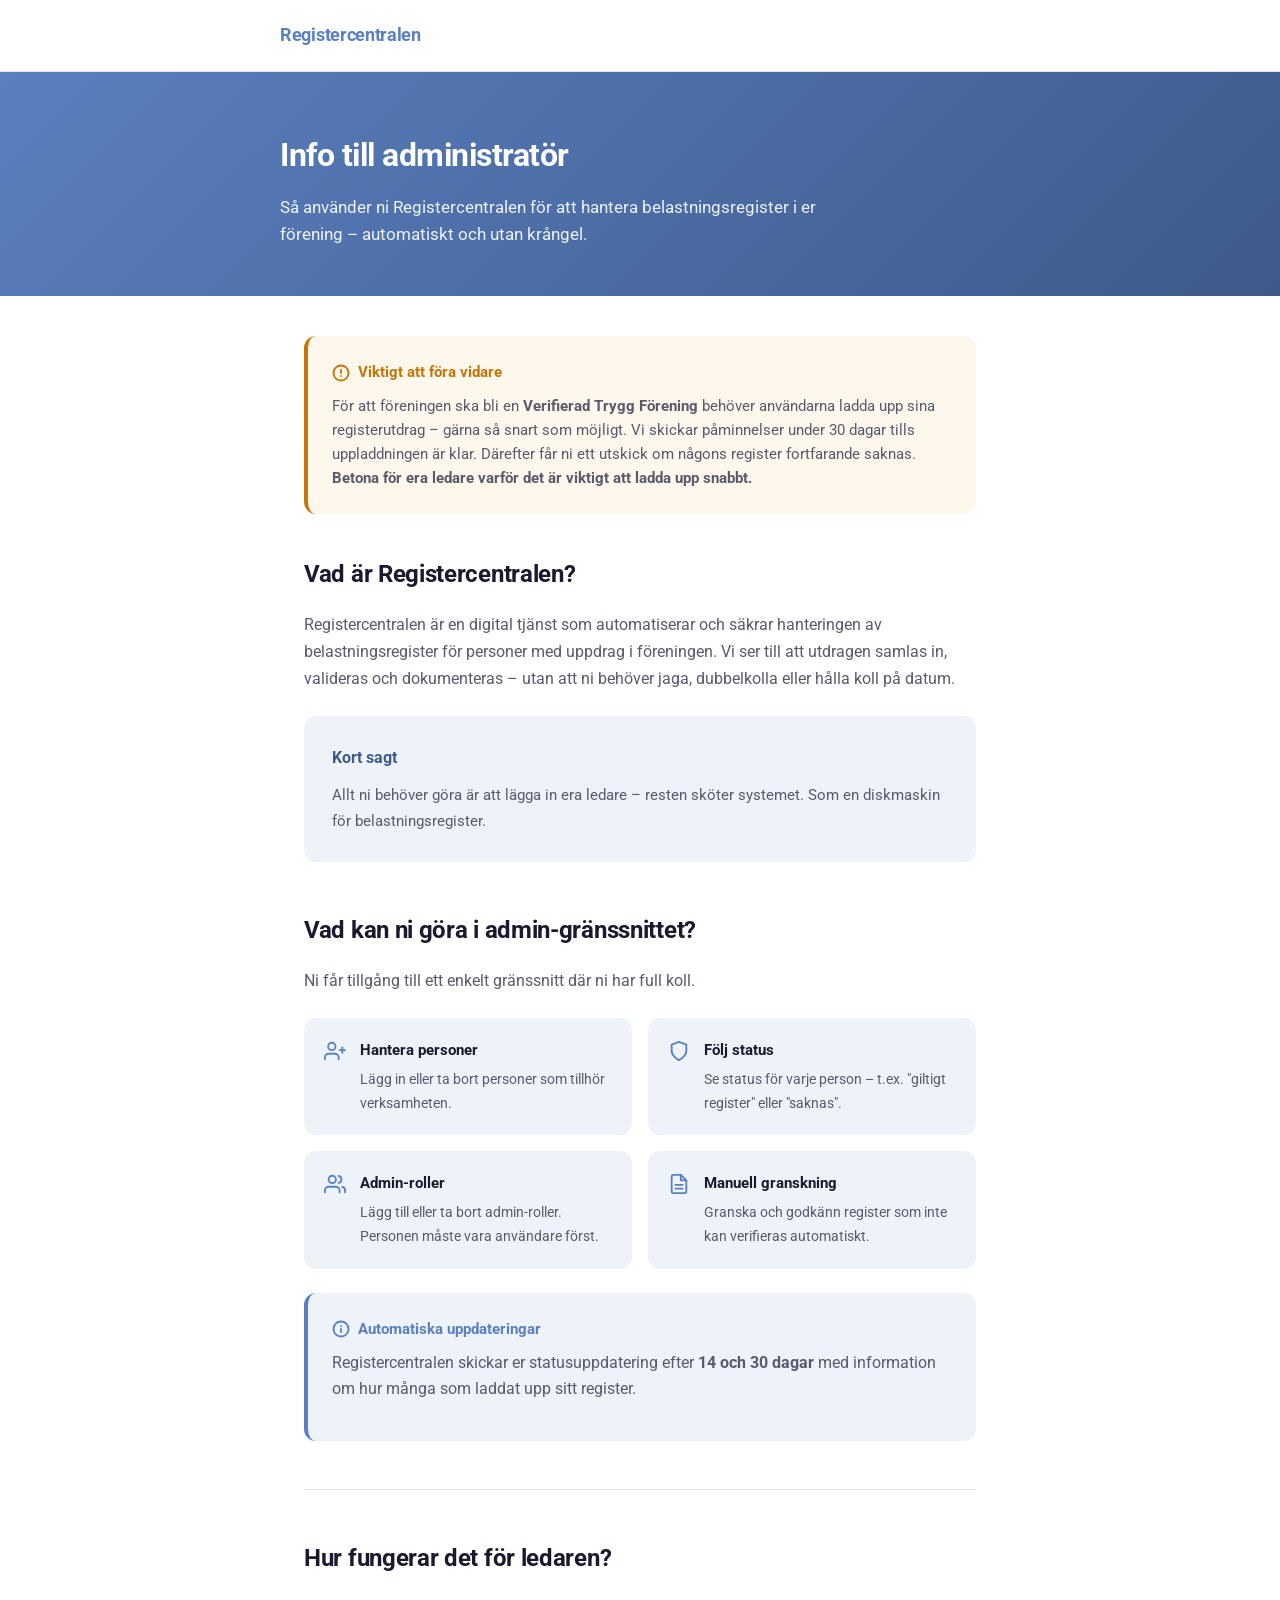
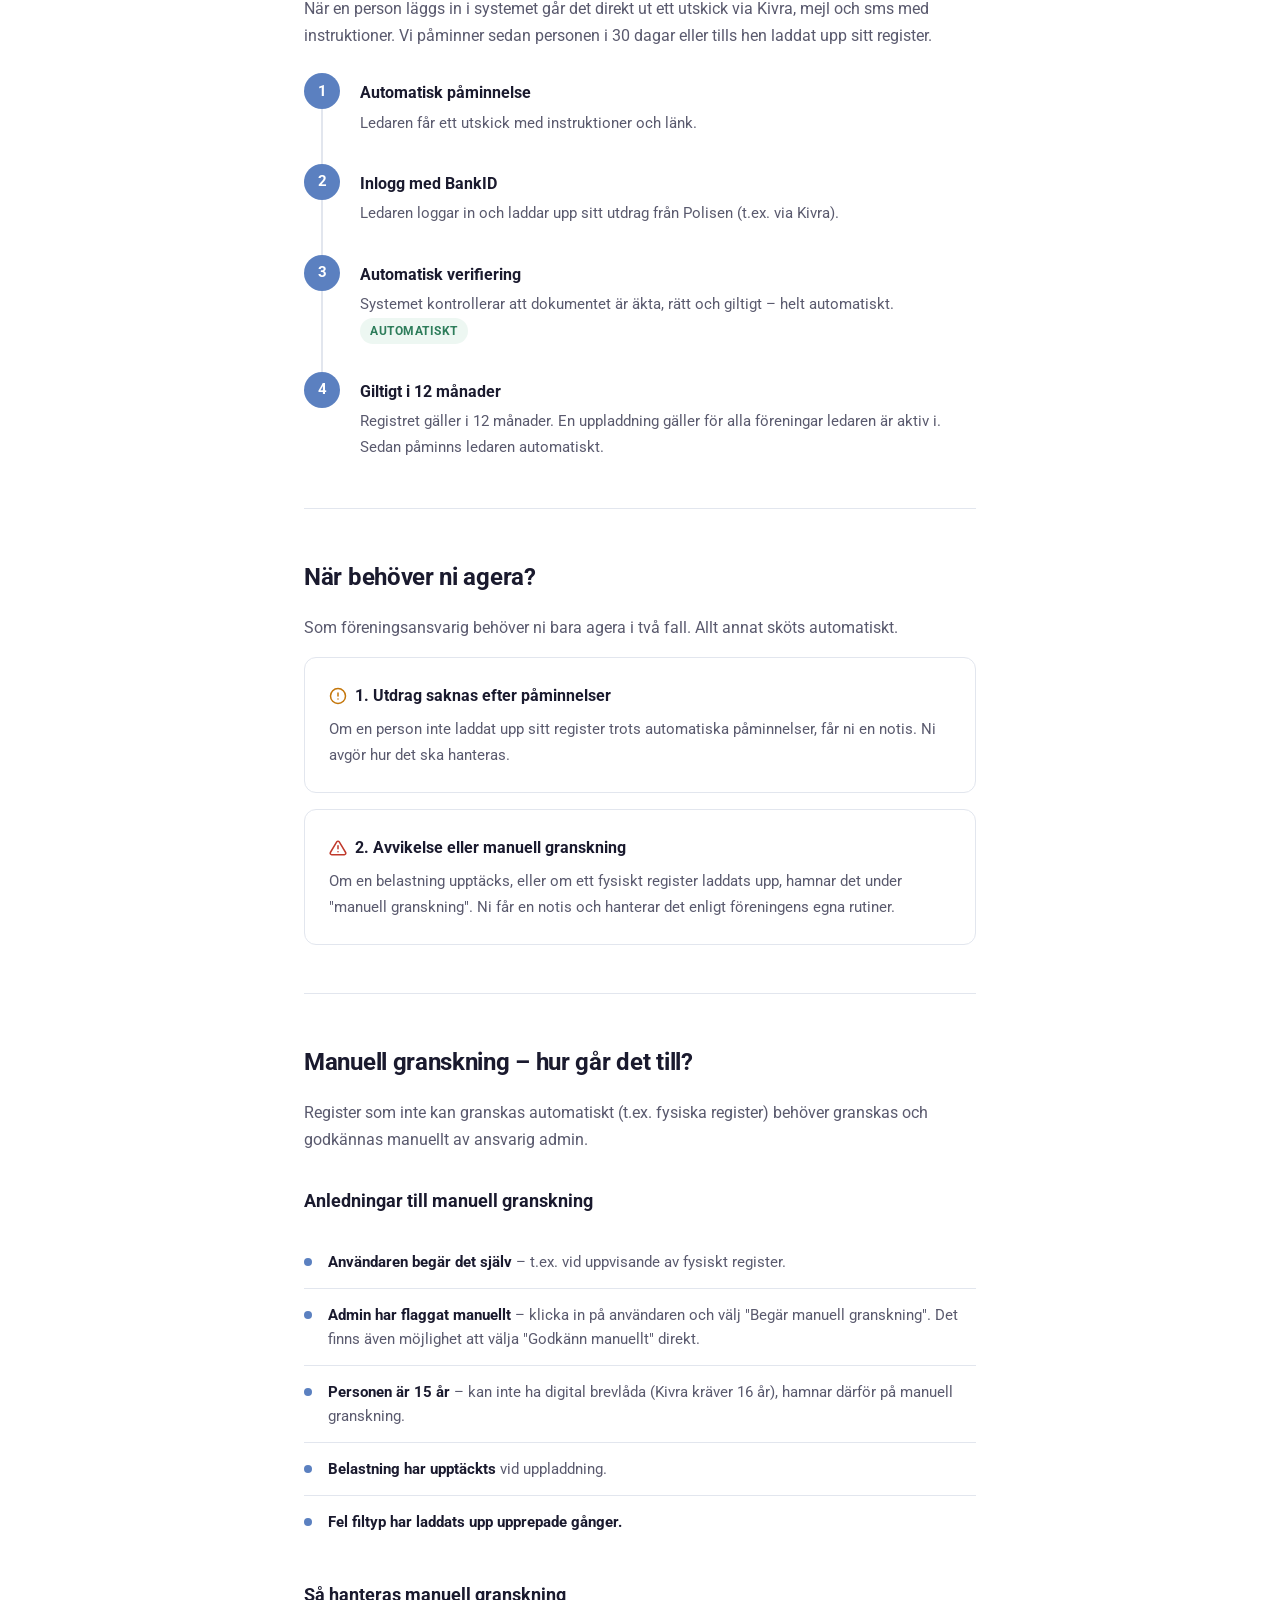
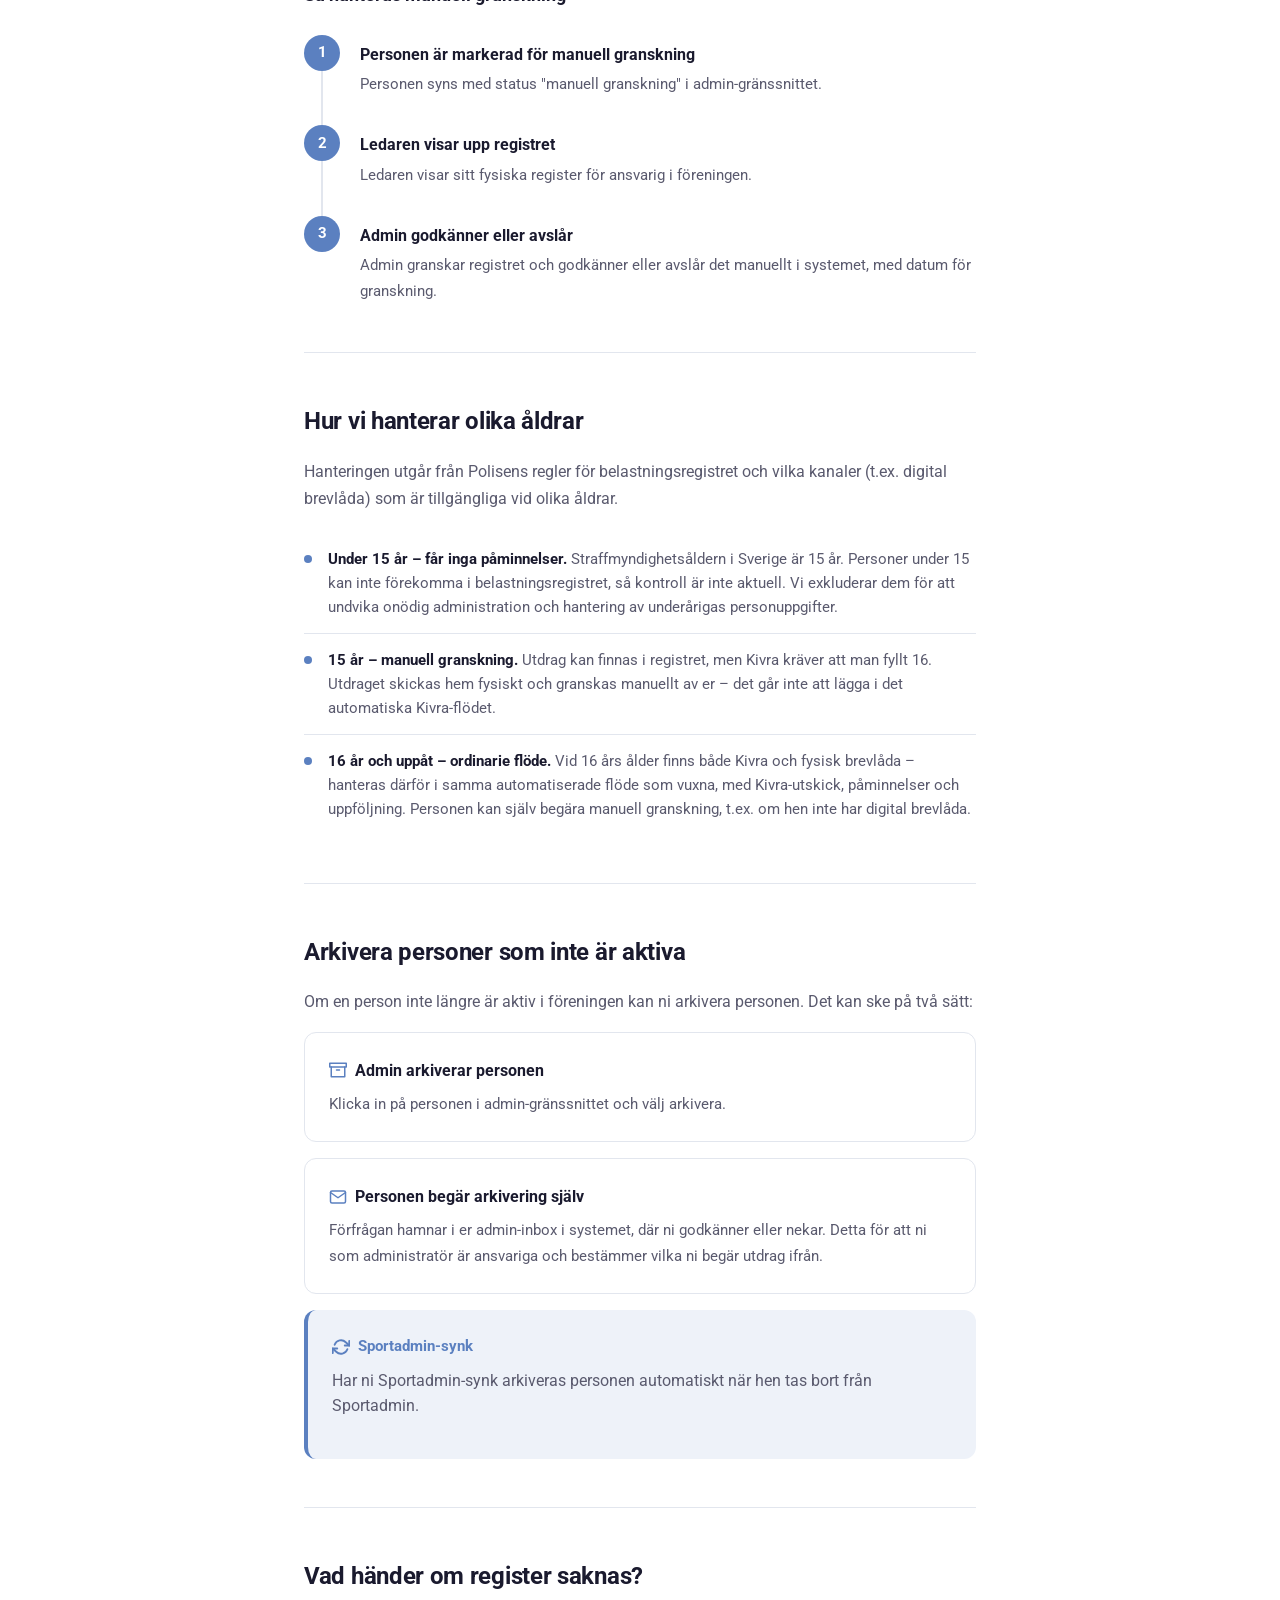
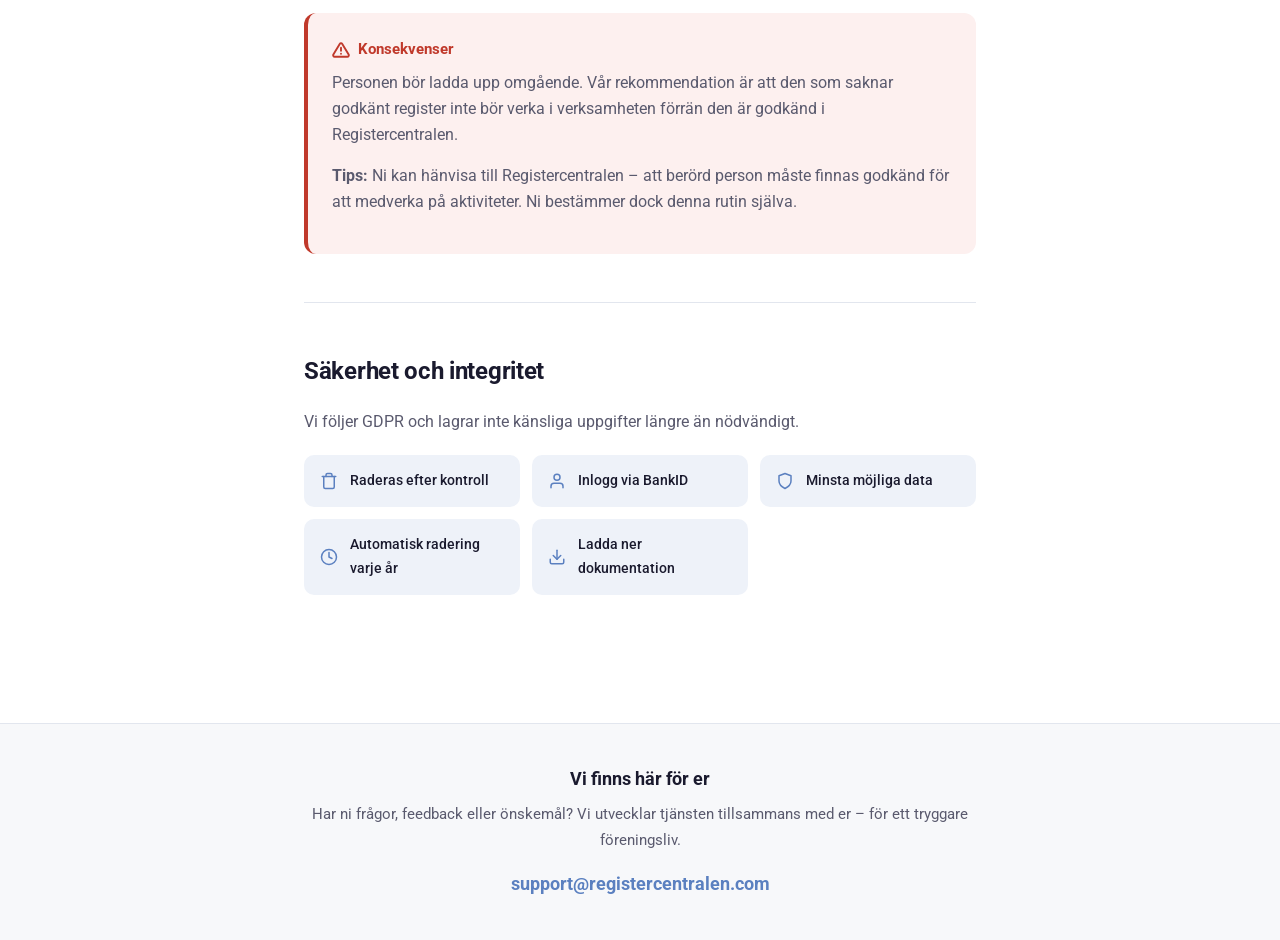
==== commit 44262107: "Update index.html" ====
--- a/administrator/index.html
+++ b/administrator/index.html
@@ -386,6 +386,40 @@
       font-weight: 500;
     }
 
+    /* Reason list (for manual review reasons) */
+    .reason-list {
+      list-style: none;
+      margin: 20px 0 8px;
+      padding: 0;
+    }
+
+    .reason-list li {
+      position: relative;
+      padding: 14px 0 14px 24px;
+      border-bottom: 1px solid var(--border);
+      font-size: 15px;
+      color: var(--text-muted);
+      line-height: 1.6;
+    }
+
+    .reason-list li:last-child { border-bottom: none; }
+
+    .reason-list li::before {
+      content: "";
+      position: absolute;
+      left: 0;
+      top: 22px;
+      width: 8px;
+      height: 8px;
+      border-radius: 50%;
+      background: var(--brand);
+    }
+
+    .reason-list li strong {
+      color: var(--text);
+      font-weight: 700;
+    }
+
     /* Responsive */
     @media (max-width: 600px) {
       .hero { padding: 40px 20px 36px; }
@@ -486,7 +520,7 @@
     <!-- How does a leader use it -->
     <div class="section">
       <h2>Hur fungerar det för ledaren?</h2>
-      <p>När en person läggs in i systemet går det direkt ut ett utskick via Kivra, mejl och sms med instruktioner.</p>
+      <p>När en person läggs in i systemet går det direkt ut ett utskick via Kivra, mejl och sms med instruktioner. Vi påminner sedan personen i 30 dagar eller tills hen laddat upp sitt register.</p>
 
       <div class="process-flow">
         <div class="process-step">
@@ -563,7 +597,16 @@
       <h2>Manuell granskning – hur går det till?</h2>
       <p>Register som inte kan granskas automatiskt (t.ex. fysiska register) behöver granskas och godkännas manuellt av ansvarig admin.</p>
 
-      <h3>När användaren begär manuell granskning</h3>
+      <h3>Anledningar till manuell granskning</h3>
+      <ul class="reason-list">
+        <li><strong>Användaren begär det själv</strong> – t.ex. vid uppvisande av fysiskt register.</li>
+        <li><strong>Admin har flaggat manuellt</strong> – klicka in på användaren och välj "Begär manuell granskning". Det finns även möjlighet att välja "Godkänn manuellt" direkt.</li>
+        <li><strong>Personen är 15 år</strong> – kan inte ha digital brevlåda (Kivra kräver 16 år), hamnar därför på manuell granskning.</li>
+        <li><strong>Belastning har upptäckts</strong> vid uppladdning.</li>
+        <li><strong>Fel filtyp har laddats upp upprepade gånger.</strong></li>
+      </ul>
+
+      <h3>Så hanteras manuell granskning</h3>
       <div class="process-flow">
         <div class="process-step">
           <div class="process-indicator">
@@ -571,8 +614,8 @@
             <div class="process-line"></div>
           </div>
           <div class="process-content">
-            <h4>Användaren begär granskning</h4>
-            <p>Ledaren loggar in på Registercentralen och begär manuell granskning.</p>
+            <h4>Personen är markerad för manuell granskning</h4>
+            <p>Personen syns med status "manuell granskning" i admin-gränssnittet.</p>
           </div>
         </div>
         <div class="process-step">
@@ -596,12 +639,52 @@
           </div>
         </div>
       </div>
-
-      <h3>Om admin behöver flagga på eget initiativ</h3>
-      <p>Om en ledare visar upp sitt register utan att ha begärt manuell granskning kan admin själv flagga det: Logga in → gå till rätt användare → "Visa användare" → "Flagga för Manuell granskning" → godkänn eller avslå.</p>
-
-      <h3>Under 16 år</h3>
-      <p>Personer under 16 kan inte få hem ett digitalt register (16 års-gräns på Kivra). Dessa hamnar automatiskt på manuell granskning. Admin granskar registret, godkänner eller avslår personen i systemet tillsammans med datum – sedan påminner vi personen till nästa år.</p>
+    </div>
+
+    <div class="divider"></div>
+
+    <!-- Age logic -->
+    <div class="section">
+      <h2>Hur vi hanterar olika åldrar</h2>
+      <p>Hanteringen utgår från Polisens regler för belastningsregistret och vilka kanaler (t.ex. digital brevlåda) som är tillgängliga vid olika åldrar.</p>
+
+      <ul class="reason-list">
+        <li><strong>Under 15 år – får inga påminnelser.</strong> Straffmyndighetsåldern i Sverige är 15 år. Personer under 15 kan inte förekomma i belastningsregistret, så kontroll är inte aktuell. Vi exkluderar dem för att undvika onödig administration och hantering av underårigas personuppgifter.</li>
+        <li><strong>15 år – manuell granskning.</strong> Utdrag kan finnas i registret, men Kivra kräver att man fyllt 16. Utdraget skickas hem fysiskt och granskas manuellt av er – det går inte att lägga i det automatiska Kivra-flödet.</li>
+        <li><strong>16 år och uppåt – ordinarie flöde.</strong> Vid 16 års ålder finns både Kivra och fysisk brevlåda – hanteras därför i samma automatiserade flöde som vuxna, med Kivra-utskick, påminnelser och uppföljning. Personen kan själv begära manuell granskning, t.ex. om hen inte har digital brevlåda.</li>
+      </ul>
+    </div>
+
+    <div class="divider"></div>
+
+    <!-- Archive -->
+    <div class="section">
+      <h2>Arkivera personer som inte är aktiva</h2>
+      <p>Om en person inte längre är aktiv i föreningen kan ni arkivera personen. Det kan ske på två sätt:</p>
+
+      <div class="action-card">
+        <h4>
+          <svg width="18" height="18" viewBox="0 0 24 24" fill="none" stroke="#5B80C0" stroke-width="2" stroke-linecap="round" stroke-linejoin="round"><polyline points="21 8 21 21 3 21 3 8"/><rect x="1" y="3" width="22" height="5"/><line x1="10" y1="12" x2="14" y2="12"/></svg>
+          Admin arkiverar personen
+        </h4>
+        <p>Klicka in på personen i admin-gränssnittet och välj arkivera.</p>
+      </div>
+
+      <div class="action-card">
+        <h4>
+          <svg width="18" height="18" viewBox="0 0 24 24" fill="none" stroke="#5B80C0" stroke-width="2" stroke-linecap="round" stroke-linejoin="round"><path d="M4 4h16c1.1 0 2 .9 2 2v12c0 1.1-.9 2-2 2H4c-1.1 0-2-.9-2-2V6c0-1.1.9-2 2-2z"/><polyline points="22,6 12,13 2,6"/></svg>
+          Personen begär arkivering själv
+        </h4>
+        <p>Förfrågan hamnar i er admin-inbox i systemet, där ni godkänner eller nekar. Detta för att ni som administratör är ansvariga och bestämmer vilka ni begär utdrag ifrån.</p>
+      </div>
+
+      <div class="callout tip">
+        <div class="callout-title">
+          <svg width="18" height="18" viewBox="0 0 24 24" fill="none" stroke="currentColor" stroke-width="2.5" stroke-linecap="round" stroke-linejoin="round"><polyline points="23 4 23 10 17 10"/><polyline points="1 20 1 14 7 14"/><path d="M3.51 9a9 9 0 0 1 14.85-3.36L23 10M1 14l4.64 4.36A9 9 0 0 0 20.49 15"/></svg>
+          Sportadmin-synk
+        </div>
+        <p>Har ni Sportadmin-synk arkiveras personen automatiskt när hen tas bort från Sportadmin.</p>
+      </div>
     </div>
 
     <div class="divider"></div>
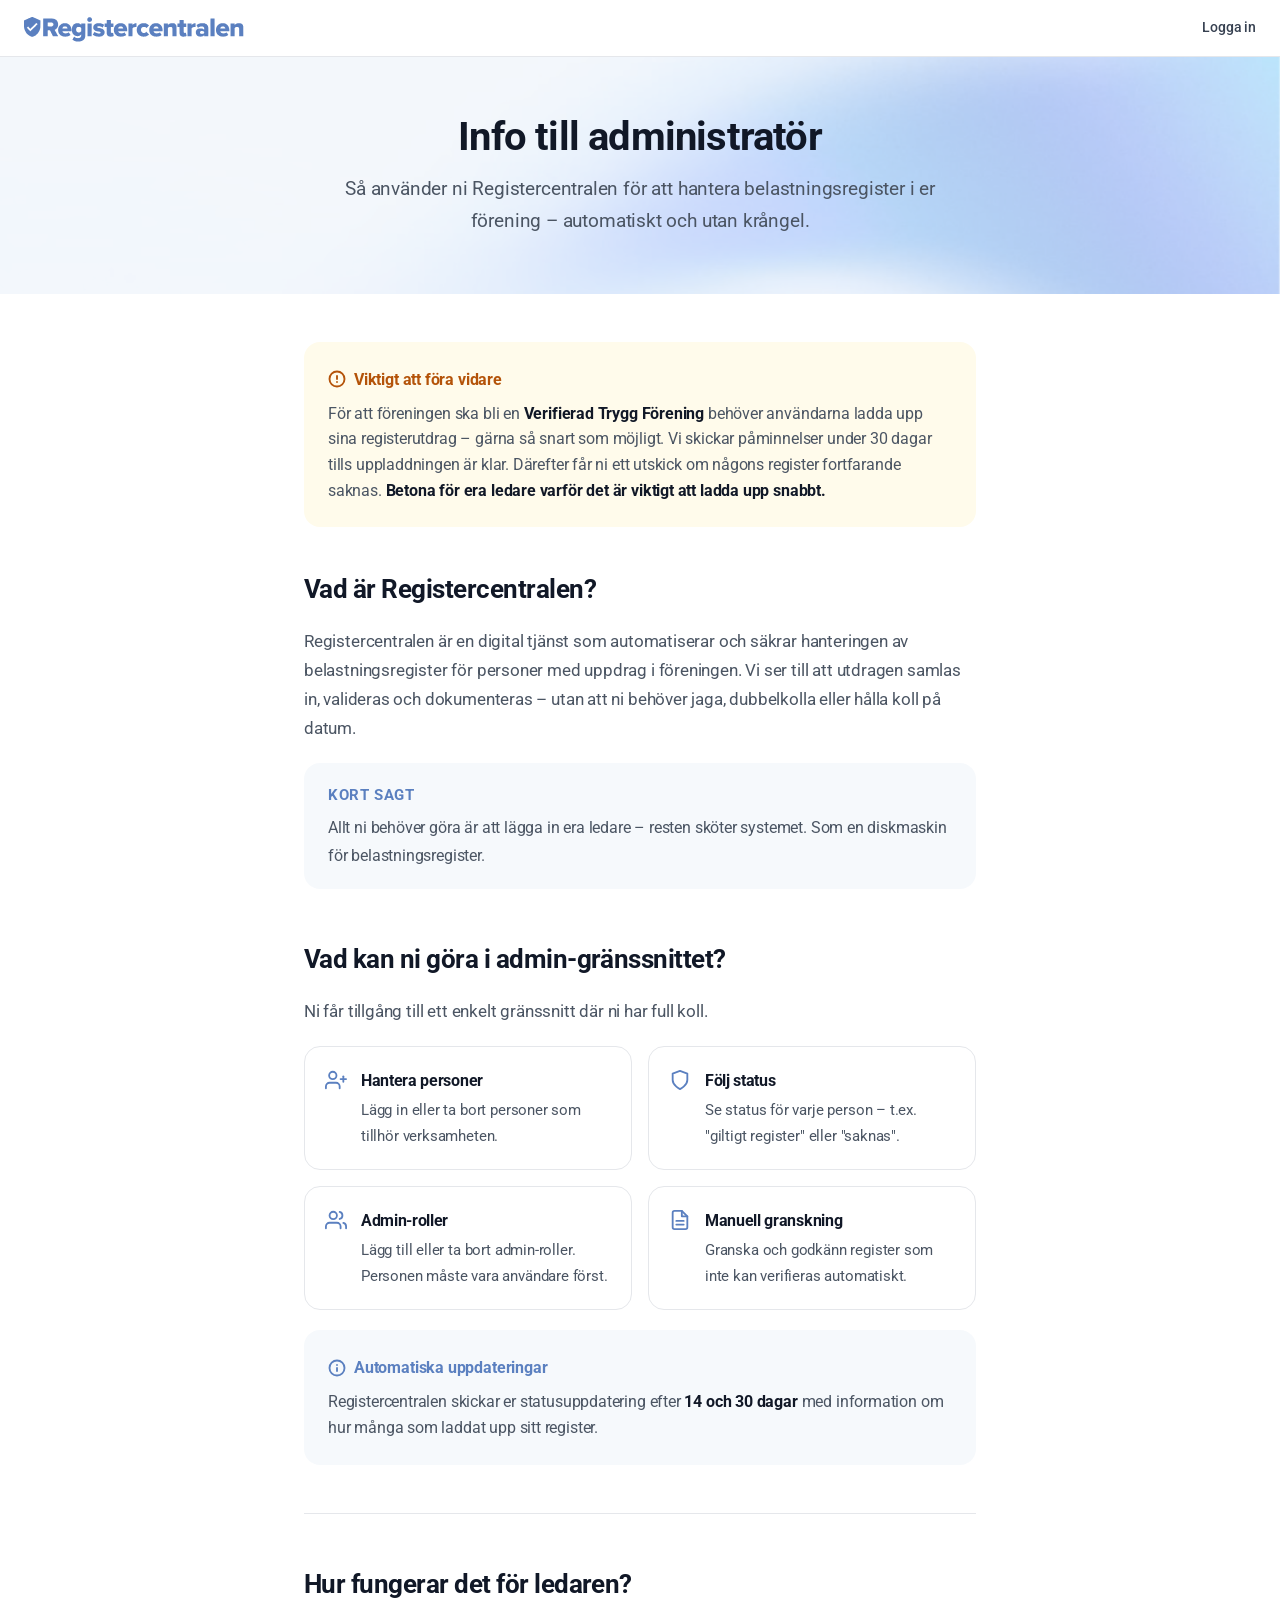
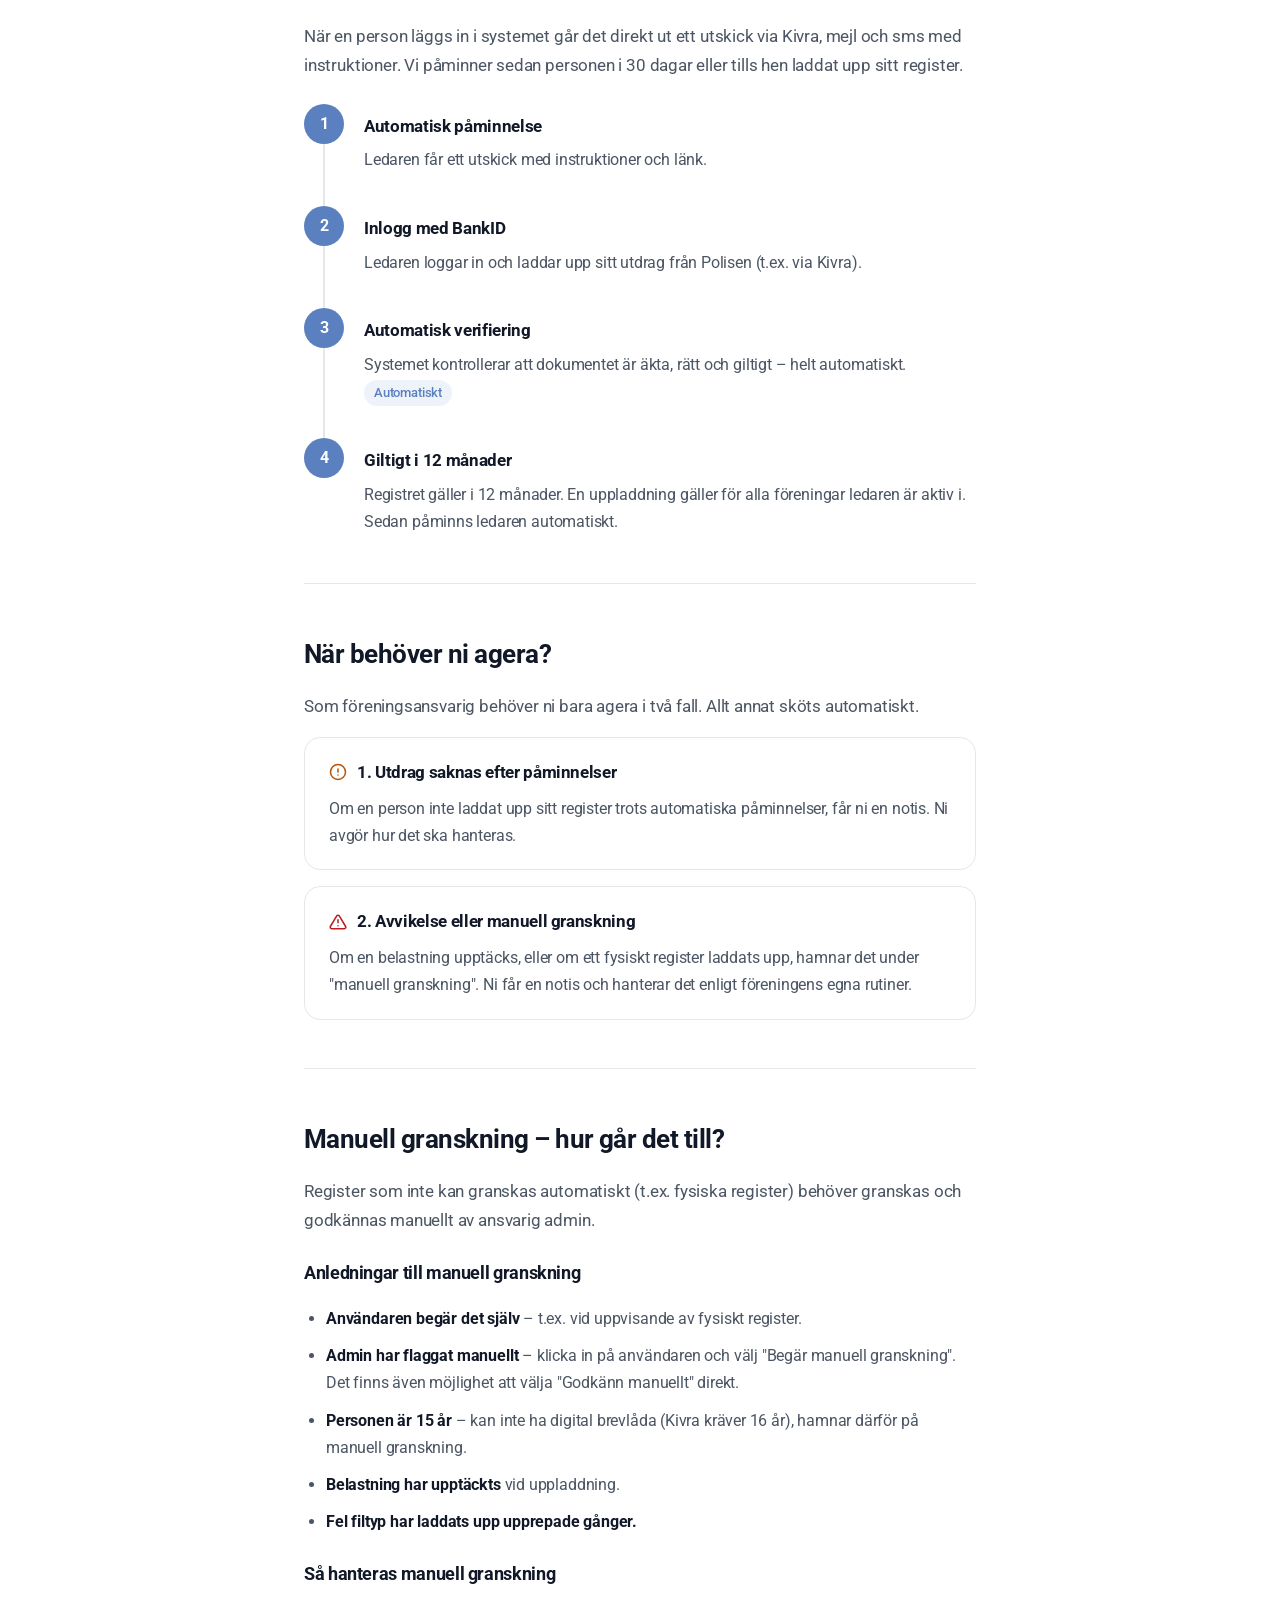
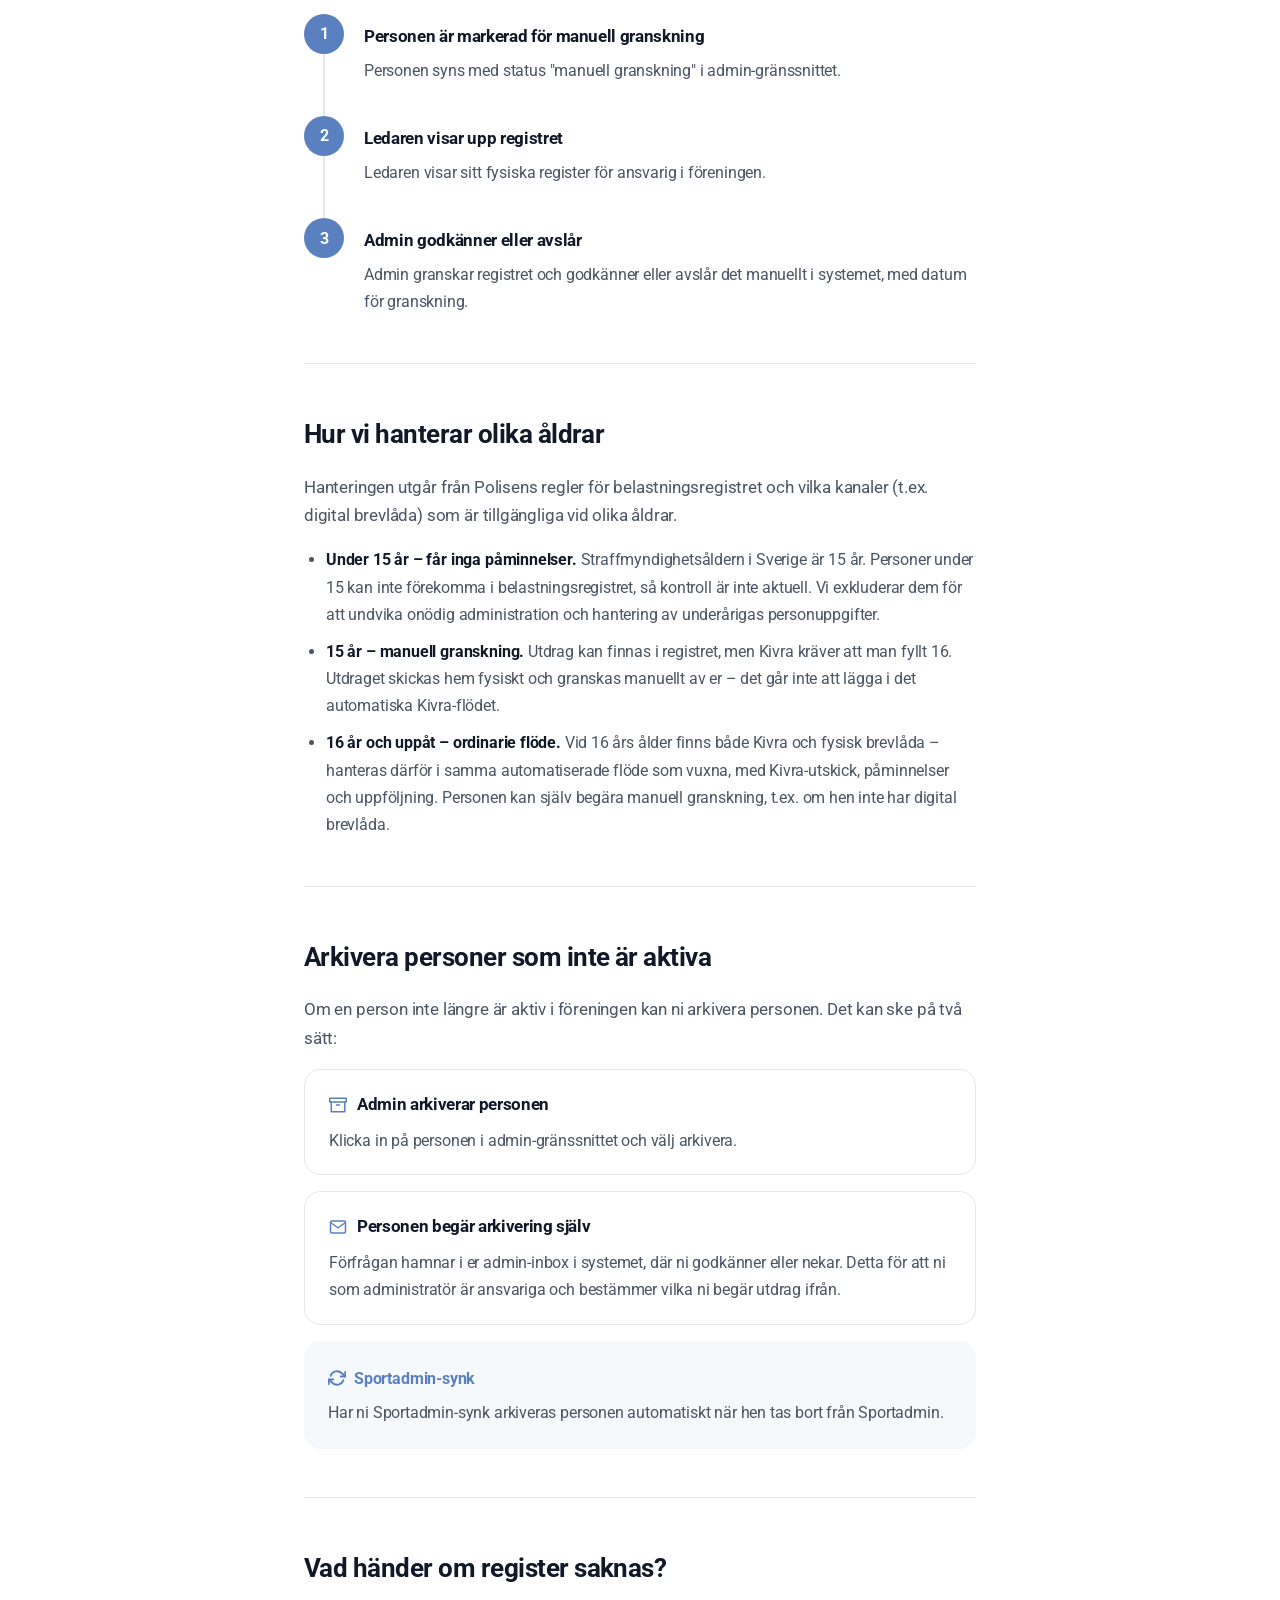
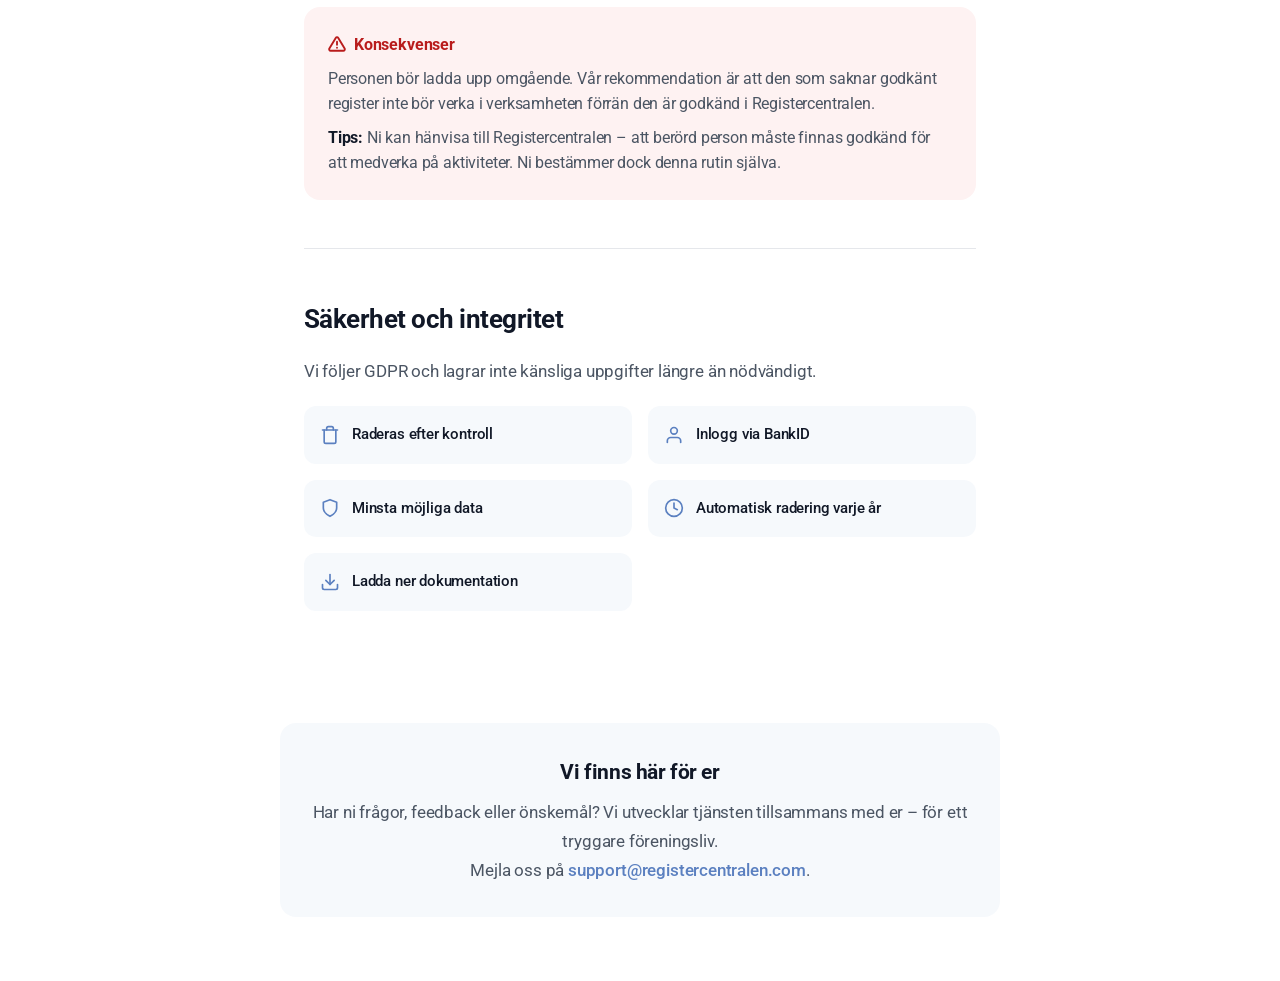
==== commit 98efcaaa: "branding" ====
--- a/administrator/index.html
+++ b/administrator/index.html
@@ -4,438 +4,20 @@
   <meta charset="UTF-8">
   <meta name="viewport" content="width=device-width, initial-scale=1.0">
   <title>Info till administratör – Registercentralen</title>
+  <meta name="description" content="Så använder ni Registercentralen för att hantera belastningsregister i er förening – automatiskt och utan krångel.">
   <link rel="preconnect" href="https://fonts.googleapis.com">
-  <link href="https://fonts.googleapis.com/css2?family=Roboto:wght@400;500;700&display=swap" rel="stylesheet">
-  <style>
-    :root {
-      --brand: #5B80C0;
-      --brand-light: #EEF2F9;
-      --brand-dark: #3D5A8A;
-      --text: #1a1a2e;
-      --text-muted: #5a5a6e;
-      --bg: #ffffff;
-      --border: #e2e6ee;
-      --success: #2e7d5b;
-      --success-light: #edf7f2;
-      --warning: #c4760a;
-      --warning-light: #fef7ec;
-      --danger: #c0392b;
-      --danger-light: #fdf0ef;
-    }
-
-    * { margin: 0; padding: 0; box-sizing: border-box; }
-
-    body {
-      font-family: 'Roboto', sans-serif;
-      color: var(--text);
-      background: var(--bg);
-      line-height: 1.7;
-      -webkit-font-smoothing: antialiased;
-    }
-
-    /* Header */
-    .header {
-      background: var(--bg);
-      border-bottom: 1px solid var(--border);
-      padding: 20px 24px;
-      position: sticky;
-      top: 0;
-      z-index: 10;
-    }
-
-    .header-inner {
-      max-width: 720px;
-      margin: 0 auto;
-      display: flex;
-      align-items: center;
-      gap: 12px;
-    }
-
-    .logo-shield { width: 32px; height: 32px; flex-shrink: 0; }
-
-    .logo-text {
-      font-size: 18px;
-      font-weight: 700;
-      color: var(--brand);
-      letter-spacing: -0.3px;
-    }
-
-    /* Hero */
-    .hero {
-      background: linear-gradient(135deg, var(--brand) 0%, var(--brand-dark) 100%);
-      color: white;
-      padding: 56px 24px 48px;
-    }
-
-    .hero-inner { max-width: 720px; margin: 0 auto; }
-
-    .hero h1 {
-      font-size: 32px;
-      font-weight: 700;
-      margin-bottom: 12px;
-      letter-spacing: -0.5px;
-    }
-
-    .hero p {
-      font-size: 17px;
-      opacity: 0.9;
-      max-width: 580px;
-      line-height: 1.6;
-    }
-
-    /* Content */
-    .content {
-      max-width: 720px;
-      margin: 0 auto;
-      padding: 40px 24px 80px;
-    }
-
-    /* Callout */
-    .callout {
-      border-radius: 12px;
-      padding: 24px;
-      margin-bottom: 40px;
-    }
-
-    .callout.important {
-      background: var(--warning-light);
-      border-left: 4px solid var(--warning);
-    }
-
-    .callout.tip {
-      background: var(--brand-light);
-      border-left: 4px solid var(--brand);
-    }
-
-    .callout.success {
-      background: var(--success-light);
-      border-left: 4px solid var(--success);
-    }
-
-    .callout.danger {
-      background: var(--danger-light);
-      border-left: 4px solid var(--danger);
-    }
-
-    .callout-title {
-      font-weight: 700;
-      font-size: 15px;
-      margin-bottom: 8px;
-      display: flex;
-      align-items: center;
-      gap: 8px;
-    }
-
-    .callout.important .callout-title { color: var(--warning); }
-    .callout.tip .callout-title { color: var(--brand); }
-    .callout.success .callout-title { color: var(--success); }
-    .callout.danger .callout-title { color: var(--danger); }
-
-    .callout p {
-      font-size: 15px;
-      color: var(--text-muted);
-      line-height: 1.6;
-    }
-
-    /* Sections */
-    .section { margin-bottom: 48px; }
-
-    .section h2 {
-      font-size: 24px;
-      font-weight: 700;
-      color: var(--text);
-      margin-bottom: 16px;
-      letter-spacing: -0.3px;
-    }
-
-    .section p {
-      font-size: 16px;
-      color: var(--text-muted);
-      margin-bottom: 16px;
-    }
-
-    .section h3 {
-      font-size: 18px;
-      font-weight: 700;
-      color: var(--text);
-      margin-bottom: 10px;
-      margin-top: 32px;
-    }
-
-    /* Feature cards */
-    .feature-grid {
-      display: grid;
-      grid-template-columns: repeat(auto-fit, minmax(280px, 1fr));
-      gap: 16px;
-      margin: 24px 0;
-    }
-
-    .feature-card {
-      background: var(--brand-light);
-      border-radius: 12px;
-      padding: 20px;
-      display: flex;
-      gap: 14px;
-      align-items: flex-start;
-    }
-
-    .feature-card svg {
-      width: 22px;
-      height: 22px;
-      color: var(--brand);
-      flex-shrink: 0;
-      margin-top: 2px;
-    }
-
-    .feature-card .feature-text h4 {
-      font-size: 15px;
-      font-weight: 700;
-      color: var(--text);
-      margin-bottom: 4px;
-    }
-
-    .feature-card .feature-text p {
-      font-size: 14px;
-      color: var(--text-muted);
-      margin: 0;
-    }
-
-    /* Process flow (horizontal on desktop) */
-    .process-flow {
-      display: flex;
-      flex-direction: column;
-      gap: 0;
-      margin: 24px 0;
-    }
-
-    .process-step {
-      display: flex;
-      gap: 20px;
-      position: relative;
-    }
-
-    .process-indicator {
-      display: flex;
-      flex-direction: column;
-      align-items: center;
-      flex-shrink: 0;
-    }
-
-    .process-number {
-      width: 36px;
-      height: 36px;
-      border-radius: 50%;
-      background: var(--brand);
-      color: white;
-      display: flex;
-      align-items: center;
-      justify-content: center;
-      font-weight: 700;
-      font-size: 15px;
-      flex-shrink: 0;
-    }
-
-    .process-line {
-      width: 2px;
-      flex: 1;
-      background: var(--border);
-      min-height: 24px;
-    }
-
-    .process-step:last-child .process-line { display: none; }
-
-    .process-content { padding-bottom: 28px; }
-    .process-step:last-child .process-content { padding-bottom: 0; }
-
-    .process-content h4 {
-      font-size: 16px;
-      font-weight: 700;
-      color: var(--text);
-      margin-bottom: 4px;
-      padding-top: 6px;
-    }
-
-    .process-content p {
-      font-size: 15px;
-      color: var(--text-muted);
-      margin: 0;
-    }
-
-    /* Action cards */
-    .action-card {
-      border: 1.5px solid var(--border);
-      border-radius: 12px;
-      padding: 24px;
-      margin-bottom: 16px;
-    }
-
-    .action-card h4 {
-      font-size: 16px;
-      font-weight: 700;
-      color: var(--text);
-      margin-bottom: 8px;
-      display: flex;
-      align-items: center;
-      gap: 8px;
-    }
-
-    .action-card p {
-      font-size: 15px;
-      color: var(--text-muted);
-      margin-bottom: 8px;
-    }
-
-    .action-card p:last-child { margin-bottom: 0; }
-
-    .badge {
-      display: inline-block;
-      padding: 3px 10px;
-      border-radius: 20px;
-      font-size: 12px;
-      font-weight: 700;
-      text-transform: uppercase;
-      letter-spacing: 0.5px;
-    }
-
-    .badge-auto { background: var(--success-light); color: var(--success); }
-    .badge-manual { background: var(--warning-light); color: var(--warning); }
-
-    /* Divider */
-    .divider {
-      height: 1px;
-      background: var(--border);
-      margin: 48px 0;
-    }
-
-    /* Security */
-    .security-grid {
-      display: grid;
-      grid-template-columns: repeat(auto-fit, minmax(200px, 1fr));
-      gap: 12px;
-      margin: 20px 0;
-    }
-
-    .security-item {
-      display: flex;
-      align-items: center;
-      gap: 12px;
-      padding: 14px 16px;
-      background: var(--brand-light);
-      border-radius: 10px;
-    }
-
-    .security-item svg {
-      width: 18px;
-      height: 18px;
-      color: var(--brand);
-      flex-shrink: 0;
-    }
-
-    .security-item span {
-      font-size: 14px;
-      font-weight: 500;
-      color: var(--text);
-    }
-
-    /* Summary box */
-    .summary-box {
-      background: var(--brand-light);
-      border-radius: 12px;
-      padding: 28px;
-      margin: 24px 0;
-    }
-
-    .summary-box h4 {
-      font-size: 16px;
-      font-weight: 700;
-      color: var(--brand-dark);
-      margin-bottom: 12px;
-    }
-
-    .summary-box p {
-      font-size: 15px;
-      color: var(--text-muted);
-      margin: 0;
-    }
-
-    /* Footer */
-    .footer {
-      background: #f7f8fa;
-      border-top: 1px solid var(--border);
-      padding: 40px 24px;
-      text-align: center;
-    }
-
-    .footer-inner { max-width: 720px; margin: 0 auto; }
-
-    .footer h3 {
-      font-size: 18px;
-      font-weight: 700;
-      margin-bottom: 8px;
-    }
-
-    .footer p {
-      font-size: 15px;
-      color: var(--text-muted);
-      margin-bottom: 16px;
-    }
-
-    .footer a {
-      color: var(--brand);
-      text-decoration: none;
-      font-weight: 500;
-    }
-
-    /* Reason list (for manual review reasons) */
-    .reason-list {
-      list-style: none;
-      margin: 20px 0 8px;
-      padding: 0;
-    }
-
-    .reason-list li {
-      position: relative;
-      padding: 14px 0 14px 24px;
-      border-bottom: 1px solid var(--border);
-      font-size: 15px;
-      color: var(--text-muted);
-      line-height: 1.6;
-    }
-
-    .reason-list li:last-child { border-bottom: none; }
-
-    .reason-list li::before {
-      content: "";
-      position: absolute;
-      left: 0;
-      top: 22px;
-      width: 8px;
-      height: 8px;
-      border-radius: 50%;
-      background: var(--brand);
-    }
-
-    .reason-list li strong {
-      color: var(--text);
-      font-weight: 700;
-    }
-
-    /* Responsive */
-    @media (max-width: 600px) {
-      .hero { padding: 40px 20px 36px; }
-      .hero h1 { font-size: 26px; }
-      .content { padding: 32px 20px 60px; }
-      .feature-grid { grid-template-columns: 1fr; }
-      .security-grid { grid-template-columns: 1fr; }
-    }
-  </style>
+  <link href="https://fonts.googleapis.com/css2?family=Roboto:wght@300;400;500;700&display=swap" rel="stylesheet">
+  <link rel="stylesheet" href="/style.css">
 </head>
 <body>
 
   <!-- Header -->
   <div class="header">
     <div class="header-inner">
-      <span class="logo-text">Registercentralen</span>
+      <a href="https://registercentralen.com" class="header-logo">
+        <img src="/rc-logo.svg" alt="Registercentralen">
+      </a>
+      <a href="https://web.registercentralen.com/" target="_blank" rel="noopener noreferrer" class="header-login">Logga in</a>
     </div>
   </div>
 
@@ -575,7 +157,7 @@
 
       <div class="action-card">
         <h4>
-          <svg width="18" height="18" viewBox="0 0 24 24" fill="none" stroke="#c4760a" stroke-width="2" stroke-linecap="round" stroke-linejoin="round"><circle cx="12" cy="12" r="10"/><line x1="12" y1="8" x2="12" y2="12"/><line x1="12" y1="16" x2="12.01" y2="16"/></svg>
+          <svg width="18" height="18" viewBox="0 0 24 24" fill="none" stroke="#b45309" stroke-width="2" stroke-linecap="round" stroke-linejoin="round"><circle cx="12" cy="12" r="10"/><line x1="12" y1="8" x2="12" y2="12"/><line x1="12" y1="16" x2="12.01" y2="16"/></svg>
           1. Utdrag saknas efter påminnelser
         </h4>
         <p>Om en person inte laddat upp sitt register trots automatiska påminnelser, får ni en notis. Ni avgör hur det ska hanteras.</p>
@@ -583,7 +165,7 @@
 
       <div class="action-card">
         <h4>
-          <svg width="18" height="18" viewBox="0 0 24 24" fill="none" stroke="#c0392b" stroke-width="2" stroke-linecap="round" stroke-linejoin="round"><path d="M10.29 3.86L1.82 18a2 2 0 0 0 1.71 3h16.94a2 2 0 0 0 1.71-3L13.71 3.86a2 2 0 0 0-3.42 0z"/><line x1="12" y1="9" x2="12" y2="13"/><line x1="12" y1="17" x2="12.01" y2="17"/></svg>
+          <svg width="18" height="18" viewBox="0 0 24 24" fill="none" stroke="#b91c1c" stroke-width="2" stroke-linecap="round" stroke-linejoin="round"><path d="M10.29 3.86L1.82 18a2 2 0 0 0 1.71 3h16.94a2 2 0 0 0 1.71-3L13.71 3.86a2 2 0 0 0-3.42 0z"/><line x1="12" y1="9" x2="12" y2="13"/><line x1="12" y1="17" x2="12.01" y2="17"/></svg>
           2. Avvikelse eller manuell granskning
         </h4>
         <p>Om en belastning upptäcks, eller om ett fysiskt register laddats upp, hamnar det under "manuell granskning". Ni får en notis och hanterar det enligt föreningens egna rutiner.</p>
@@ -736,13 +318,12 @@
 
   </div>
 
-
-  <!-- Footer -->
-  <div class="footer">
-    <div class="footer-inner">
+  <!-- Hjälpruta -->
+  <div class="help-wrap">
+    <div class="help-box">
       <h3>Vi finns här för er</h3>
-      <p>Har ni frågor, feedback eller önskemål? Vi utvecklar tjänsten tillsammans med er – för ett tryggare föreningsliv.</p>
-      <a href="mailto:support@registercentralen.com" style="font-size: 18px; font-weight: 700;">support@registercentralen.com</a>
+      <p>Har ni frågor, feedback eller önskemål? Vi utvecklar tjänsten tillsammans med er – för ett tryggare föreningsliv.<br>
+      Mejla oss på <a href="mailto:support@registercentralen.com">support@registercentralen.com</a>.</p>
     </div>
   </div>
 
--- a/style.css
+++ b/style.css
@@ -0,0 +1,528 @@
+/* ──────────────────────────────────────────────────────────────
+   Registercentralen — gemensam stil för infosidorna
+   Speglar designen på registercentralen.com
+   ────────────────────────────────────────────────────────────── */
+
+:root {
+  --rc-blue: #5B80C0;
+  --rc-blue-dark: #4a6da8;
+  --rc-blue-tint: rgba(91, 128, 192, 0.05);
+  --rc-blue-tint-strong: rgba(91, 128, 192, 0.1);
+  --gray-900: #111827;
+  --gray-700: #374151;
+  --gray-600: #4b5563;
+  --gray-500: #6b7280;
+  --gray-200: #e5e7eb;
+  --gray-100: #f3f4f6;
+  --warning: #b45309;
+  --warning-bg: #fffbeb;
+  --success: #15803d;
+  --success-bg: #f0fdf4;
+  --danger: #b91c1c;
+  --danger-bg: #fef2f2;
+}
+
+* { margin: 0; padding: 0; box-sizing: border-box; }
+
+body {
+  font-family: "Roboto", Arial, Helvetica, sans-serif;
+  font-size: 18px;
+  line-height: 1.7;
+  letter-spacing: -0.01em;
+  color: var(--gray-600);
+  background: #ffffff;
+  -webkit-font-smoothing: antialiased;
+}
+
+h1, h2, h3, h4 {
+  color: var(--gray-900);
+  font-weight: 700;
+  letter-spacing: -0.02em;
+}
+
+/* ── Header (som huvudsajten) ── */
+.header {
+  position: sticky;
+  top: 0;
+  z-index: 40;
+  background: rgba(255, 255, 255, 0.95);
+  backdrop-filter: blur(4px);
+  border-bottom: 1px solid var(--gray-200);
+}
+
+.header-inner {
+  max-width: 1280px;
+  margin: 0 auto;
+  padding: 12px 24px;
+  display: flex;
+  align-items: center;
+  justify-content: space-between;
+}
+
+.header-logo img {
+  height: 32px;
+  width: auto;
+  display: block;
+}
+
+.header-login {
+  font-size: 14px;
+  font-weight: 500;
+  color: var(--gray-700);
+  text-decoration: none;
+  transition: color 0.15s;
+}
+
+.header-login:hover { color: var(--gray-900); }
+
+/* ── Hero (samma bakgrund som huvudsajten) ── */
+.hero {
+  position: relative;
+  overflow: hidden;
+  background-image: url("/hero-bg.png");
+  background-size: cover;
+  background-position: center;
+  background-repeat: no-repeat;
+}
+
+.hero-inner {
+  max-width: 768px;
+  margin: 0 auto;
+  padding: 56px 24px;
+  text-align: center;
+}
+
+.hero h1 {
+  font-size: 40px;
+  line-height: 1.2;
+  margin-bottom: 12px;
+}
+
+.hero p {
+  font-size: 19px;
+  color: var(--gray-600);
+  max-width: 600px;
+  margin: 0 auto;
+}
+
+/* ── Innehåll ── */
+.content {
+  max-width: 720px;
+  margin: 0 auto;
+  padding: 48px 24px 64px;
+}
+
+.section { margin-bottom: 48px; }
+
+.section h2 {
+  font-size: 26px;
+  margin-bottom: 16px;
+}
+
+.section h3 {
+  font-size: 18px;
+  margin: 24px 0 12px;
+}
+
+.section p {
+  font-size: 17px;
+  margin-bottom: 16px;
+}
+
+.divider {
+  height: 1px;
+  background: var(--gray-200);
+  margin: 48px 0;
+}
+
+/* ── Callouts ── */
+.callout {
+  border-radius: 16px;
+  padding: 24px;
+  margin-bottom: 40px;
+}
+
+.callout.important { background: var(--warning-bg); }
+.callout.tip { background: var(--rc-blue-tint); }
+.callout.success { background: var(--success-bg); }
+.callout.danger { background: var(--danger-bg); }
+
+.callout-title {
+  font-weight: 700;
+  font-size: 16px;
+  margin-bottom: 8px;
+  display: flex;
+  align-items: center;
+  gap: 8px;
+}
+
+.callout.important .callout-title { color: var(--warning); }
+.callout.tip .callout-title { color: var(--rc-blue); }
+.callout.success .callout-title { color: var(--success); }
+.callout.danger .callout-title { color: var(--danger); }
+
+.callout p {
+  font-size: 16px;
+  color: var(--gray-600);
+  line-height: 1.6;
+  margin: 0;
+}
+
+.callout p strong { color: var(--gray-900); }
+
+/* ── Steg (samma stil som /guide på huvudsajten) ── */
+.steps, .process-flow {
+  display: flex;
+  flex-direction: column;
+  margin: 24px 0;
+}
+
+.step, .process-step {
+  display: flex;
+  gap: 20px;
+}
+
+.step-indicator, .process-indicator {
+  display: flex;
+  flex-direction: column;
+  align-items: center;
+  flex-shrink: 0;
+}
+
+.step-number, .process-number {
+  width: 40px;
+  height: 40px;
+  border-radius: 50%;
+  background: var(--rc-blue);
+  color: #ffffff;
+  display: flex;
+  align-items: center;
+  justify-content: center;
+  font-weight: 700;
+  font-size: 16px;
+  flex-shrink: 0;
+}
+
+.step-line, .process-line {
+  width: 2px;
+  flex: 1;
+  background: var(--gray-200);
+  min-height: 24px;
+}
+
+.step:last-child .step-line,
+.process-step:last-child .process-line { display: none; }
+
+.step-content, .process-content { padding-bottom: 32px; }
+
+.step:last-child .step-content,
+.process-step:last-child .process-content { padding-bottom: 0; }
+
+.step-content h3, .process-content h4 {
+  font-size: 17px;
+  margin: 8px 0 6px;
+}
+
+.step-content p, .process-content p {
+  font-size: 16px;
+  margin-bottom: 0;
+}
+
+.step-content .sub-note {
+  font-size: 15px;
+  color: var(--rc-blue);
+  margin-top: 6px;
+  font-weight: 500;
+}
+
+.step-content .sub-warning {
+  font-size: 15px;
+  color: var(--warning);
+  background: var(--warning-bg);
+  border-radius: 10px;
+  padding: 10px 14px;
+  margin-top: 12px;
+  font-weight: 500;
+  line-height: 1.5;
+}
+
+/* ── Fördelar ── */
+.benefits {
+  display: grid;
+  gap: 16px;
+  margin: 20px 0;
+}
+
+.benefit {
+  display: flex;
+  gap: 14px;
+  align-items: flex-start;
+}
+
+.benefit-icon {
+  width: 30px;
+  height: 30px;
+  border-radius: 8px;
+  background: var(--rc-blue-tint-strong);
+  display: flex;
+  align-items: center;
+  justify-content: center;
+  flex-shrink: 0;
+  margin-top: 2px;
+}
+
+.benefit-icon svg {
+  width: 16px;
+  height: 16px;
+  color: var(--rc-blue);
+}
+
+.benefit p {
+  font-size: 16px;
+  margin: 0;
+}
+
+/* ── Funktionskort (admin) ── */
+.feature-grid {
+  display: grid;
+  grid-template-columns: repeat(auto-fit, minmax(280px, 1fr));
+  gap: 16px;
+  margin: 20px 0;
+}
+
+.feature-card {
+  display: flex;
+  gap: 14px;
+  align-items: flex-start;
+  padding: 20px;
+  border: 1px solid var(--gray-200);
+  border-radius: 16px;
+}
+
+.feature-card > svg {
+  width: 22px;
+  height: 22px;
+  color: var(--rc-blue);
+  flex-shrink: 0;
+  margin-top: 2px;
+}
+
+.feature-text h4 {
+  font-size: 16px;
+  margin-bottom: 4px;
+}
+
+.feature-text p {
+  font-size: 15px;
+  margin: 0;
+}
+
+/* ── Sammanfattningsruta ── */
+.summary-box {
+  background: var(--rc-blue-tint);
+  border-radius: 16px;
+  padding: 20px 24px;
+  margin: 20px 0;
+}
+
+.summary-box h4 {
+  font-size: 15px;
+  color: var(--rc-blue);
+  text-transform: uppercase;
+  letter-spacing: 0.04em;
+  margin-bottom: 6px;
+}
+
+.summary-box p {
+  font-size: 16px;
+  margin: 0;
+}
+
+/* ── Åtgärdskort ── */
+.action-card {
+  border: 1px solid var(--gray-200);
+  border-radius: 16px;
+  padding: 20px 24px;
+  margin-bottom: 16px;
+}
+
+.action-card h4 {
+  font-size: 17px;
+  display: flex;
+  align-items: center;
+  gap: 10px;
+  margin-bottom: 8px;
+}
+
+.action-card p {
+  font-size: 16px;
+  margin: 0;
+}
+
+/* ── Badge ── */
+.badge {
+  display: inline-block;
+  font-size: 13px;
+  font-weight: 500;
+  padding: 2px 10px;
+  border-radius: 999px;
+  vertical-align: middle;
+}
+
+.badge-auto {
+  background: var(--rc-blue-tint-strong);
+  color: var(--rc-blue);
+}
+
+/* ── Punktlista ── */
+.reason-list {
+  padding-left: 22px;
+  margin: 16px 0;
+  display: grid;
+  gap: 10px;
+}
+
+.reason-list li {
+  font-size: 16px;
+  color: var(--gray-600);
+}
+
+.reason-list li strong { color: var(--gray-900); }
+
+/* ── FAQ ── */
+.faq-item { margin-bottom: 28px; }
+
+.faq-item h3 {
+  font-size: 18px;
+  margin: 0 0 8px;
+}
+
+.faq-item p {
+  font-size: 16px;
+  margin: 0;
+}
+
+/* ── Exempelbild ── */
+.example-image-section { margin-top: 32px; }
+
+.example-image-section h3 {
+  font-size: 18px;
+  margin-bottom: 12px;
+}
+
+.example-image-section .example-intro {
+  font-size: 16px;
+  margin-bottom: 16px;
+}
+
+.example-image-frame {
+  border: 1px solid var(--gray-200);
+  border-radius: 16px;
+  overflow: hidden;
+  box-shadow: 0 2px 12px rgba(0, 0, 0, 0.06);
+}
+
+.example-image-frame img {
+  width: 100%;
+  display: block;
+}
+
+.example-image-caption {
+  font-size: 14px;
+  color: var(--gray-500);
+  margin-top: 10px;
+  text-align: center;
+}
+
+/* ── Knappar ── */
+.btn {
+  display: inline-flex;
+  align-items: center;
+  gap: 8px;
+  background: var(--rc-blue);
+  color: #ffffff;
+  text-decoration: none;
+  padding: 12px 24px;
+  border-radius: 10px;
+  font-weight: 500;
+  font-size: 15px;
+  transition: background 0.15s;
+}
+
+.btn:hover { background: var(--rc-blue-dark); }
+
+.btn-group {
+  display: flex;
+  gap: 12px;
+  flex-wrap: wrap;
+  margin-top: 20px;
+}
+
+/* ── Säkerhet ── */
+.security-grid {
+  display: grid;
+  grid-template-columns: repeat(auto-fit, minmax(220px, 1fr));
+  gap: 16px;
+  margin: 20px 0;
+}
+
+.security-item {
+  display: flex;
+  align-items: center;
+  gap: 12px;
+  padding: 16px;
+  background: var(--rc-blue-tint);
+  border-radius: 12px;
+}
+
+.security-item svg {
+  width: 20px;
+  height: 20px;
+  color: var(--rc-blue);
+  flex-shrink: 0;
+}
+
+.security-item span {
+  font-size: 15px;
+  font-weight: 500;
+  color: var(--gray-900);
+}
+
+/* ── Hjälpruta (som "Kör du fast?" på /guide) ── */
+.help-box {
+  background: var(--rc-blue-tint);
+  border-radius: 16px;
+  padding: 32px;
+  text-align: center;
+  margin: 0 auto;
+  max-width: 720px;
+}
+
+.help-box h3 {
+  font-size: 21px;
+  margin-bottom: 8px;
+}
+
+.help-box p {
+  font-size: 17px;
+  margin: 0;
+}
+
+.help-box a {
+  color: var(--rc-blue);
+  font-weight: 500;
+  text-decoration: none;
+}
+
+.help-box a:hover { text-decoration: underline; }
+
+.help-wrap { padding: 0 24px 64px; }
+
+/* ── Responsivt ── */
+@media (max-width: 600px) {
+  .hero-inner { padding: 40px 20px; }
+  .hero h1 { font-size: 30px; }
+  .hero p { font-size: 17px; }
+  .content { padding: 32px 20px 48px; }
+  .feature-grid, .security-grid { grid-template-columns: 1fr; }
+}
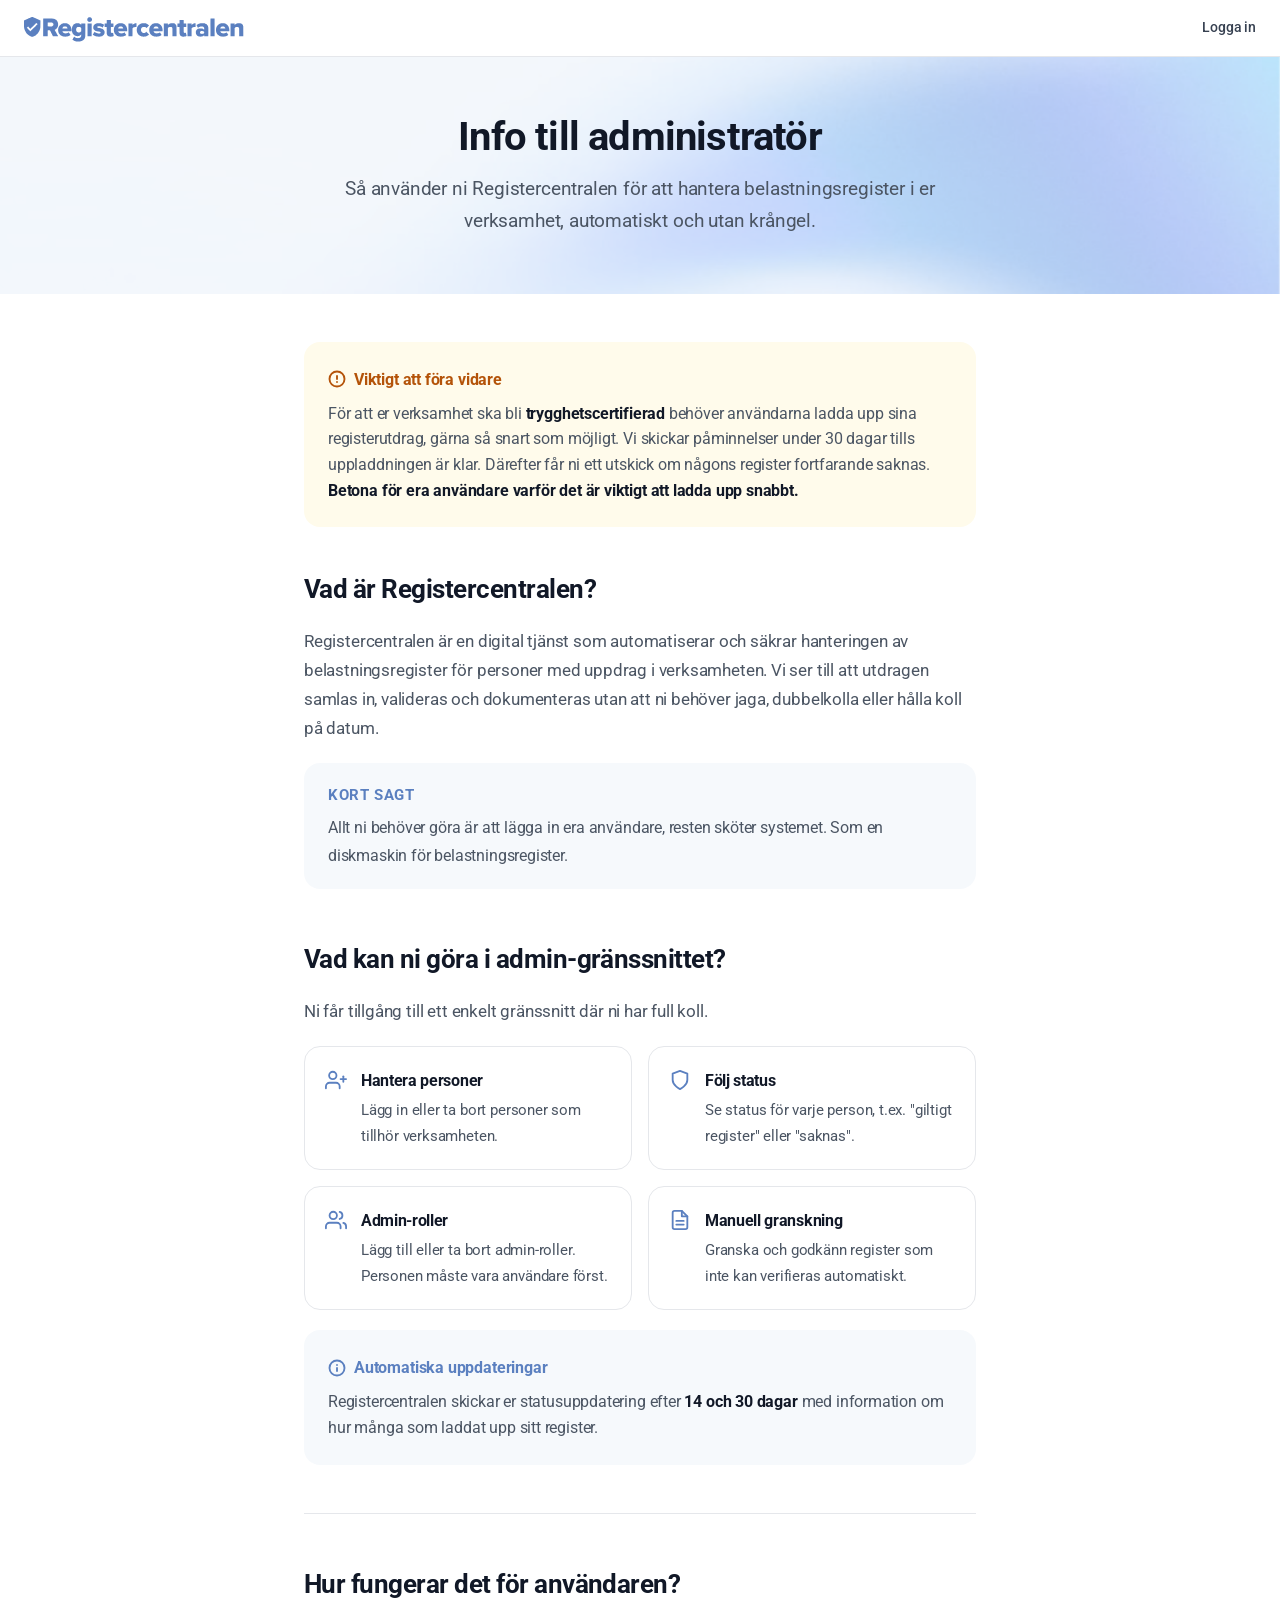
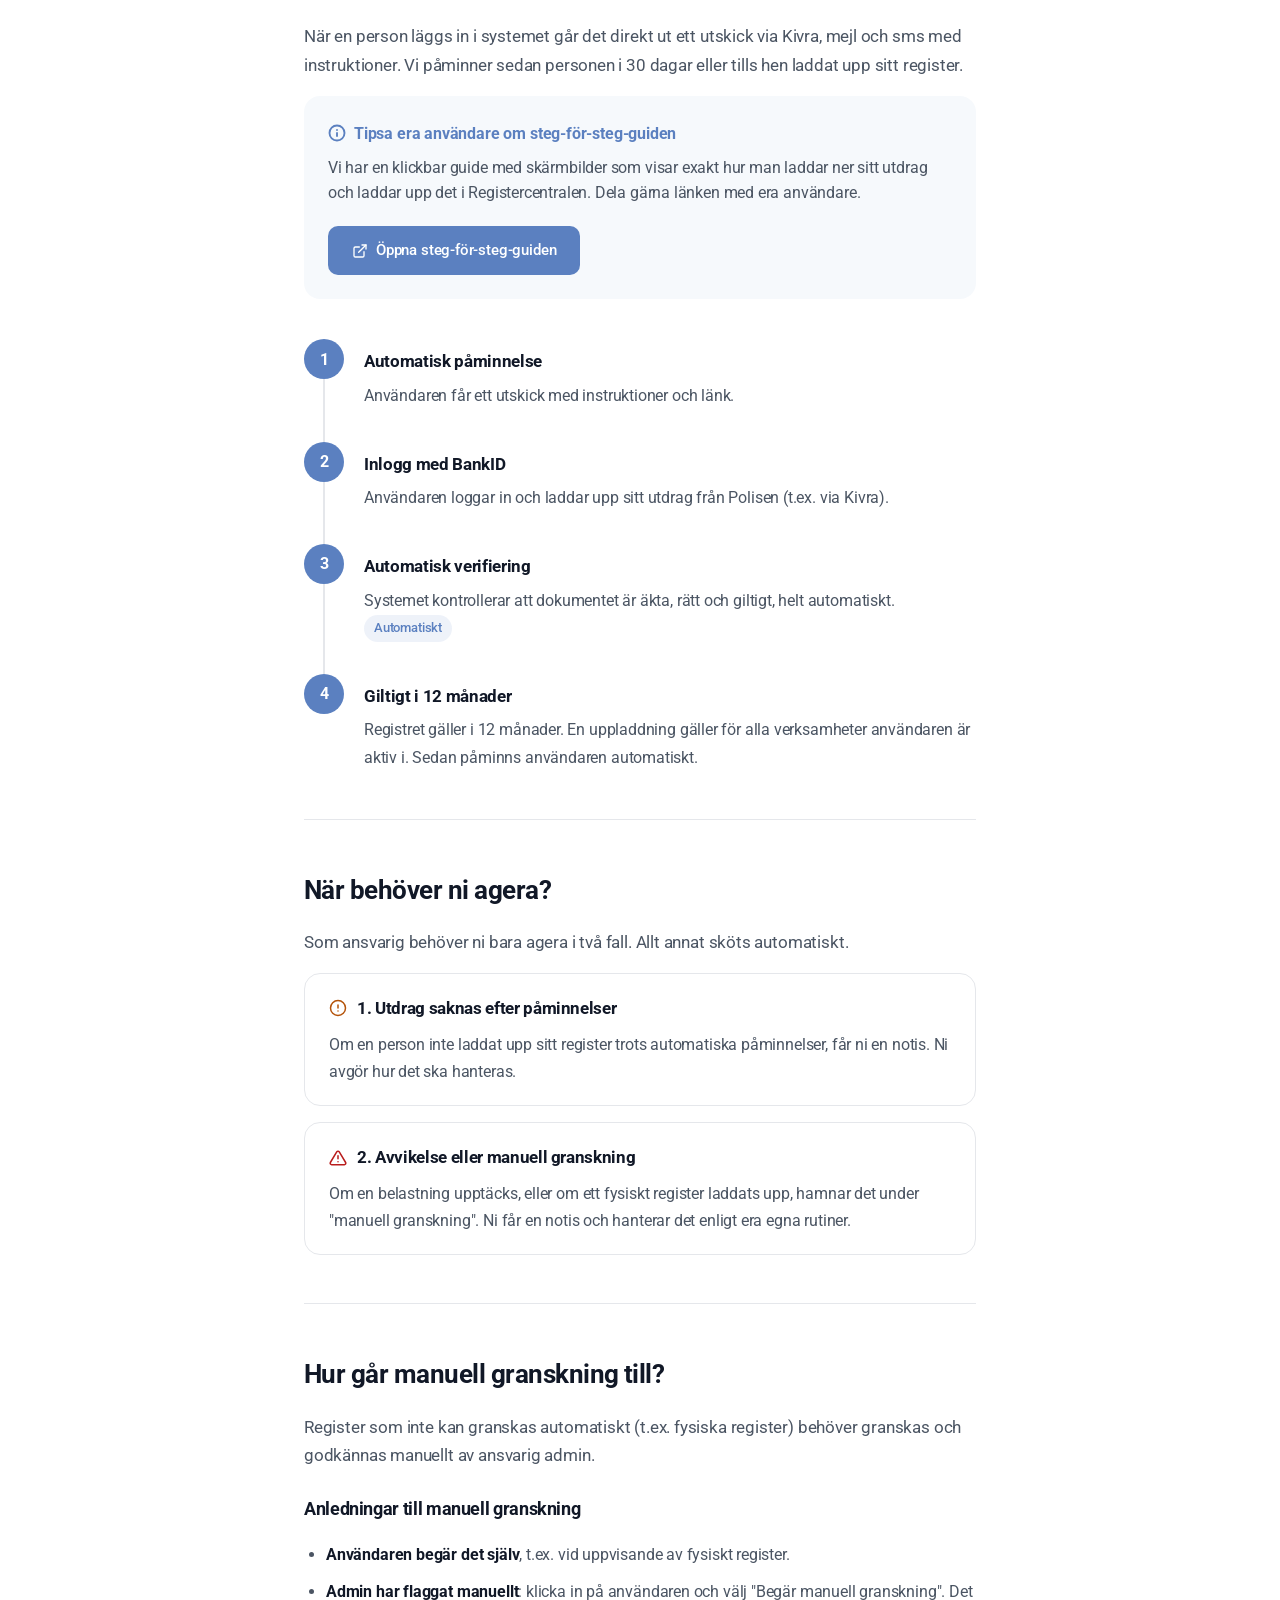
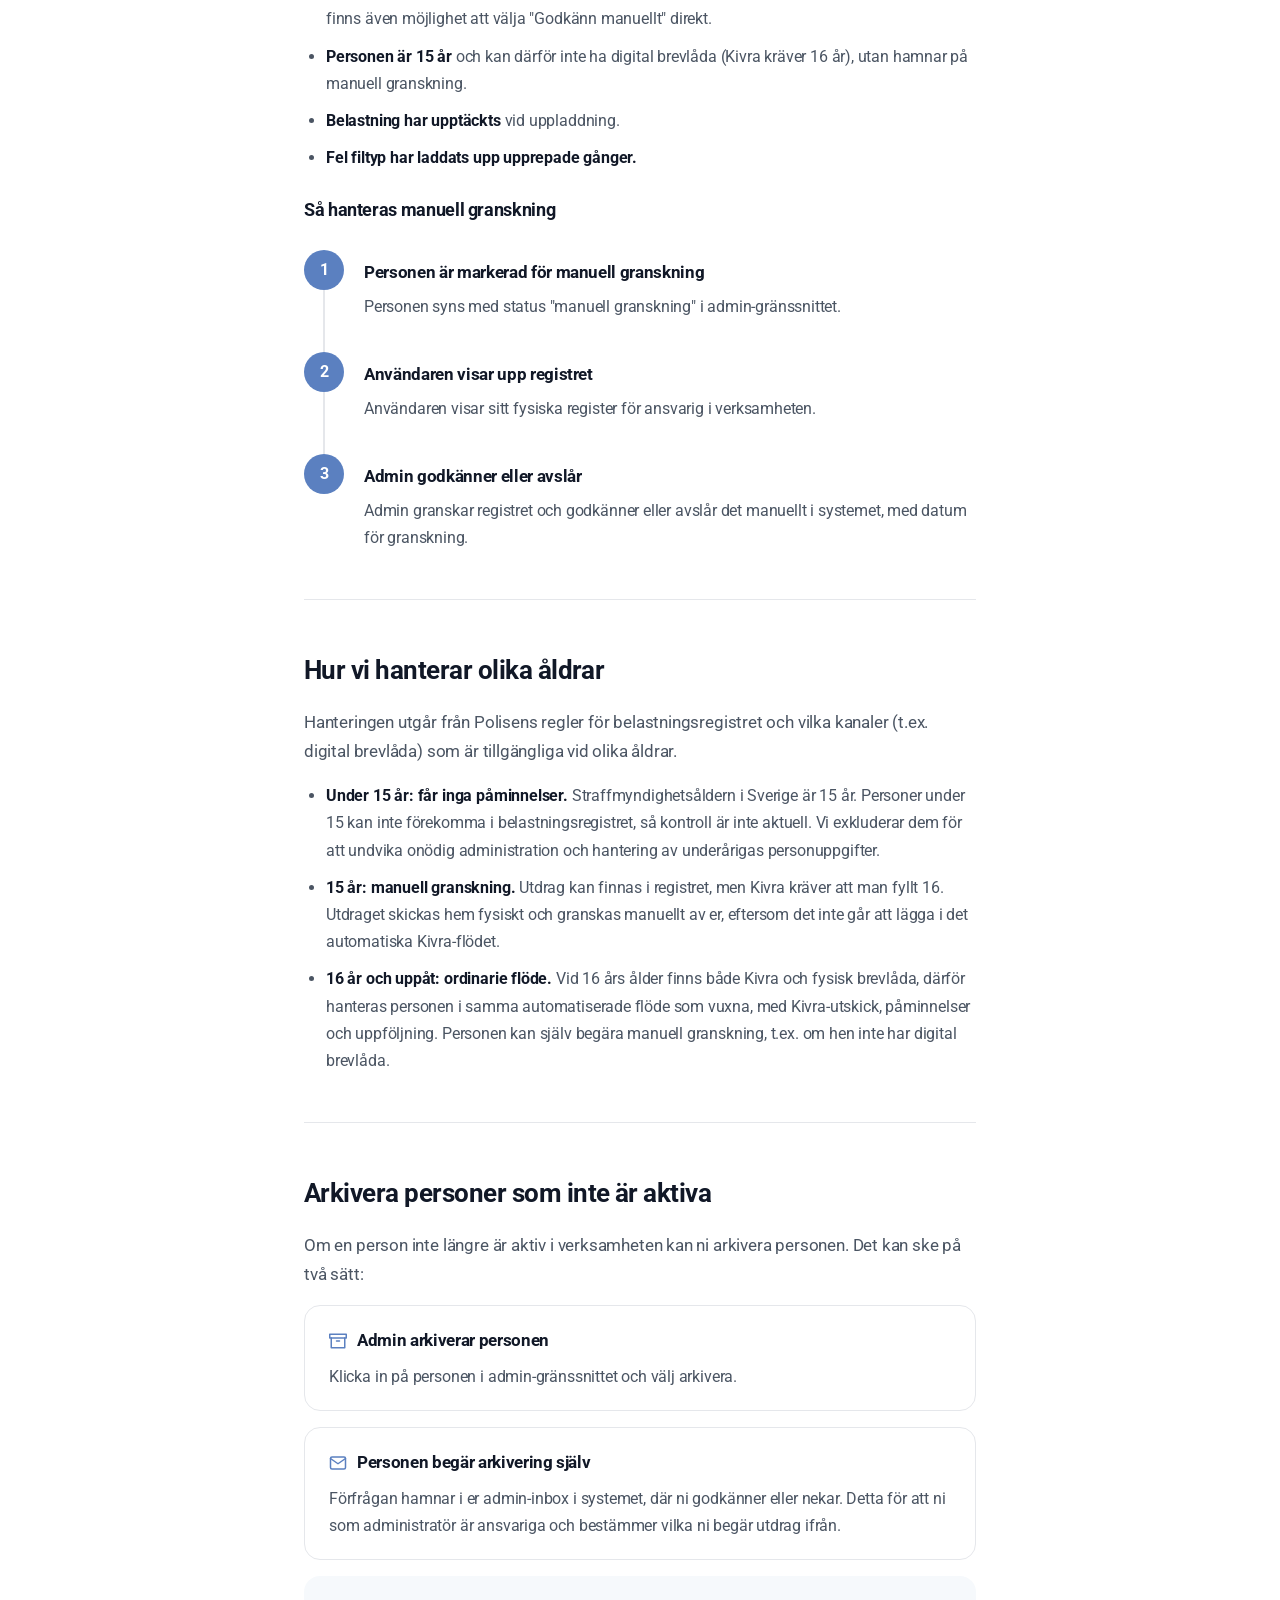
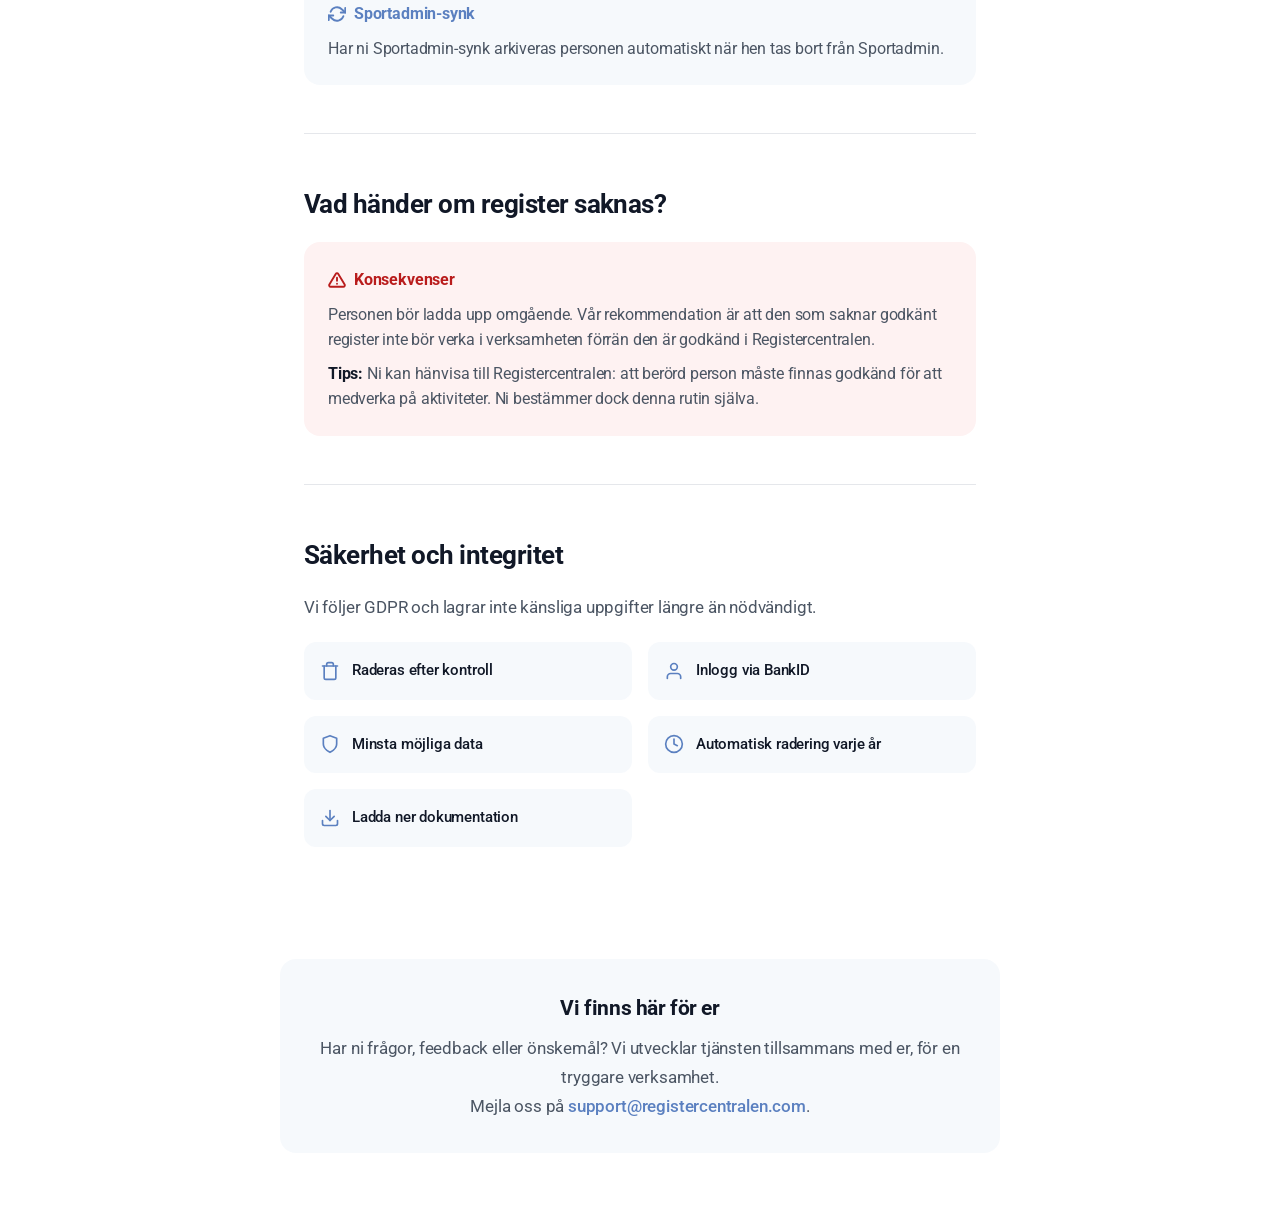
==== commit d90e143d: "länka till guide sidan" ====
--- a/administrator/index.html
+++ b/administrator/index.html
@@ -4,7 +4,7 @@
   <meta charset="UTF-8">
   <meta name="viewport" content="width=device-width, initial-scale=1.0">
   <title>Info till administratör – Registercentralen</title>
-  <meta name="description" content="Så använder ni Registercentralen för att hantera belastningsregister i er förening – automatiskt och utan krångel.">
+  <meta name="description" content="Så använder ni Registercentralen för att hantera belastningsregister i er verksamhet, automatiskt och utan krångel.">
   <link rel="preconnect" href="https://fonts.googleapis.com">
   <link href="https://fonts.googleapis.com/css2?family=Roboto:wght@300;400;500;700&display=swap" rel="stylesheet">
   <link rel="stylesheet" href="/style.css">
@@ -25,7 +25,7 @@
   <div class="hero">
     <div class="hero-inner">
       <h1>Info till administratör</h1>
-      <p>Så använder ni Registercentralen för att hantera belastningsregister i er förening – automatiskt och utan krångel.</p>
+      <p>Så använder ni Registercentralen för att hantera belastningsregister i er verksamhet, automatiskt och utan krångel.</p>
     </div>
   </div>
 
@@ -38,17 +38,17 @@
         <svg width="18" height="18" viewBox="0 0 24 24" fill="none" stroke="currentColor" stroke-width="2.5" stroke-linecap="round" stroke-linejoin="round"><circle cx="12" cy="12" r="10"/><line x1="12" y1="8" x2="12" y2="12"/><line x1="12" y1="16" x2="12.01" y2="16"/></svg>
         Viktigt att föra vidare
       </div>
-      <p>För att föreningen ska bli en <strong>Verifierad Trygg Förening</strong> behöver användarna ladda upp sina registerutdrag – gärna så snart som möjligt. Vi skickar påminnelser under 30 dagar tills uppladdningen är klar. Därefter får ni ett utskick om någons register fortfarande saknas. <strong>Betona för era ledare varför det är viktigt att ladda upp snabbt.</strong></p>
+      <p>För att er verksamhet ska bli <strong>trygghetscertifierad</strong> behöver användarna ladda upp sina registerutdrag, gärna så snart som möjligt. Vi skickar påminnelser under 30 dagar tills uppladdningen är klar. Därefter får ni ett utskick om någons register fortfarande saknas. <strong>Betona för era användare varför det är viktigt att ladda upp snabbt.</strong></p>
     </div>
 
     <!-- What is RC -->
     <div class="section">
       <h2>Vad är Registercentralen?</h2>
-      <p>Registercentralen är en digital tjänst som automatiserar och säkrar hanteringen av belastningsregister för personer med uppdrag i föreningen. Vi ser till att utdragen samlas in, valideras och dokumenteras – utan att ni behöver jaga, dubbelkolla eller hålla koll på datum.</p>
+      <p>Registercentralen är en digital tjänst som automatiserar och säkrar hanteringen av belastningsregister för personer med uppdrag i verksamheten. Vi ser till att utdragen samlas in, valideras och dokumenteras utan att ni behöver jaga, dubbelkolla eller hålla koll på datum.</p>
 
       <div class="summary-box">
         <h4>Kort sagt</h4>
-        <p>Allt ni behöver göra är att lägga in era ledare – resten sköter systemet. Som en diskmaskin för belastningsregister.</p>
+        <p>Allt ni behöver göra är att lägga in era användare, resten sköter systemet. Som en diskmaskin för belastningsregister.</p>
       </div>
     </div>
 
@@ -69,7 +69,7 @@
           <svg viewBox="0 0 24 24" fill="none" stroke="currentColor" stroke-width="2" stroke-linecap="round" stroke-linejoin="round"><path d="M12 22s8-4 8-10V5l-8-3-8 3v7c0 6 8 10 8 10z"/></svg>
           <div class="feature-text">
             <h4>Följ status</h4>
-            <p>Se status för varje person – t.ex. "giltigt register" eller "saknas".</p>
+            <p>Se status för varje person, t.ex. "giltigt register" eller "saknas".</p>
           </div>
         </div>
         <div class="feature-card">
@@ -101,9 +101,23 @@
 
     <!-- How does a leader use it -->
     <div class="section">
-      <h2>Hur fungerar det för ledaren?</h2>
+      <h2>Hur fungerar det för användaren?</h2>
       <p>När en person läggs in i systemet går det direkt ut ett utskick via Kivra, mejl och sms med instruktioner. Vi påminner sedan personen i 30 dagar eller tills hen laddat upp sitt register.</p>
 
+      <div class="callout tip">
+        <div class="callout-title">
+          <svg width="18" height="18" viewBox="0 0 24 24" fill="none" stroke="currentColor" stroke-width="2.5" stroke-linecap="round" stroke-linejoin="round"><circle cx="12" cy="12" r="10"/><line x1="12" y1="16" x2="12" y2="12"/><line x1="12" y1="8" x2="12.01" y2="8"/></svg>
+          Tipsa era användare om steg-för-steg-guiden
+        </div>
+        <p>Vi har en klickbar guide med skärmbilder som visar exakt hur man laddar ner sitt utdrag och laddar upp det i Registercentralen. Dela gärna länken med era användare.</p>
+        <div class="btn-group">
+          <a href="https://registercentralen.com/guide" class="btn" target="_blank" rel="noopener">
+            <svg width="16" height="16" viewBox="0 0 24 24" fill="none" stroke="currentColor" stroke-width="2" stroke-linecap="round" stroke-linejoin="round"><path d="M18 13v6a2 2 0 0 1-2 2H5a2 2 0 0 1-2-2V8a2 2 0 0 1 2-2h6"/><polyline points="15 3 21 3 21 9"/><line x1="10" y1="14" x2="21" y2="3"/></svg>
+            Öppna steg-för-steg-guiden
+          </a>
+        </div>
+      </div>
+
       <div class="process-flow">
         <div class="process-step">
           <div class="process-indicator">
@@ -112,7 +126,7 @@
           </div>
           <div class="process-content">
             <h4>Automatisk påminnelse</h4>
-            <p>Ledaren får ett utskick med instruktioner och länk.</p>
+            <p>Användaren får ett utskick med instruktioner och länk.</p>
           </div>
         </div>
         <div class="process-step">
@@ -122,7 +136,7 @@
           </div>
           <div class="process-content">
             <h4>Inlogg med BankID</h4>
-            <p>Ledaren loggar in och laddar upp sitt utdrag från Polisen (t.ex. via Kivra).</p>
+            <p>Användaren loggar in och laddar upp sitt utdrag från Polisen (t.ex. via Kivra).</p>
           </div>
         </div>
         <div class="process-step">
@@ -132,7 +146,7 @@
           </div>
           <div class="process-content">
             <h4>Automatisk verifiering</h4>
-            <p>Systemet kontrollerar att dokumentet är äkta, rätt och giltigt – helt automatiskt. <span class="badge badge-auto">Automatiskt</span></p>
+            <p>Systemet kontrollerar att dokumentet är äkta, rätt och giltigt, helt automatiskt. <span class="badge badge-auto">Automatiskt</span></p>
           </div>
         </div>
         <div class="process-step">
@@ -142,7 +156,7 @@
           </div>
           <div class="process-content">
             <h4>Giltigt i 12 månader</h4>
-            <p>Registret gäller i 12 månader. En uppladdning gäller för alla föreningar ledaren är aktiv i. Sedan påminns ledaren automatiskt.</p>
+            <p>Registret gäller i 12 månader. En uppladdning gäller för alla verksamheter användaren är aktiv i. Sedan påminns användaren automatiskt.</p>
           </div>
         </div>
       </div>
@@ -153,7 +167,7 @@
     <!-- When does admin need to act -->
     <div class="section">
       <h2>När behöver ni agera?</h2>
-      <p>Som föreningsansvarig behöver ni bara agera i två fall. Allt annat sköts automatiskt.</p>
+      <p>Som ansvarig behöver ni bara agera i två fall. Allt annat sköts automatiskt.</p>
 
       <div class="action-card">
         <h4>
@@ -168,7 +182,7 @@
           <svg width="18" height="18" viewBox="0 0 24 24" fill="none" stroke="#b91c1c" stroke-width="2" stroke-linecap="round" stroke-linejoin="round"><path d="M10.29 3.86L1.82 18a2 2 0 0 0 1.71 3h16.94a2 2 0 0 0 1.71-3L13.71 3.86a2 2 0 0 0-3.42 0z"/><line x1="12" y1="9" x2="12" y2="13"/><line x1="12" y1="17" x2="12.01" y2="17"/></svg>
           2. Avvikelse eller manuell granskning
         </h4>
-        <p>Om en belastning upptäcks, eller om ett fysiskt register laddats upp, hamnar det under "manuell granskning". Ni får en notis och hanterar det enligt föreningens egna rutiner.</p>
+        <p>Om en belastning upptäcks, eller om ett fysiskt register laddats upp, hamnar det under "manuell granskning". Ni får en notis och hanterar det enligt era egna rutiner.</p>
       </div>
     </div>
 
@@ -176,14 +190,14 @@
 
     <!-- Manual review -->
     <div class="section">
-      <h2>Manuell granskning – hur går det till?</h2>
+      <h2>Hur går manuell granskning till?</h2>
       <p>Register som inte kan granskas automatiskt (t.ex. fysiska register) behöver granskas och godkännas manuellt av ansvarig admin.</p>
 
       <h3>Anledningar till manuell granskning</h3>
       <ul class="reason-list">
-        <li><strong>Användaren begär det själv</strong> – t.ex. vid uppvisande av fysiskt register.</li>
-        <li><strong>Admin har flaggat manuellt</strong> – klicka in på användaren och välj "Begär manuell granskning". Det finns även möjlighet att välja "Godkänn manuellt" direkt.</li>
-        <li><strong>Personen är 15 år</strong> – kan inte ha digital brevlåda (Kivra kräver 16 år), hamnar därför på manuell granskning.</li>
+        <li><strong>Användaren begär det själv</strong>, t.ex. vid uppvisande av fysiskt register.</li>
+        <li><strong>Admin har flaggat manuellt</strong>: klicka in på användaren och välj "Begär manuell granskning". Det finns även möjlighet att välja "Godkänn manuellt" direkt.</li>
+        <li><strong>Personen är 15 år</strong> och kan därför inte ha digital brevlåda (Kivra kräver 16 år), utan hamnar på manuell granskning.</li>
         <li><strong>Belastning har upptäckts</strong> vid uppladdning.</li>
         <li><strong>Fel filtyp har laddats upp upprepade gånger.</strong></li>
       </ul>
@@ -206,8 +220,8 @@
             <div class="process-line"></div>
           </div>
           <div class="process-content">
-            <h4>Ledaren visar upp registret</h4>
-            <p>Ledaren visar sitt fysiska register för ansvarig i föreningen.</p>
+            <h4>Användaren visar upp registret</h4>
+            <p>Användaren visar sitt fysiska register för ansvarig i verksamheten.</p>
           </div>
         </div>
         <div class="process-step">
@@ -231,9 +245,9 @@
       <p>Hanteringen utgår från Polisens regler för belastningsregistret och vilka kanaler (t.ex. digital brevlåda) som är tillgängliga vid olika åldrar.</p>
 
       <ul class="reason-list">
-        <li><strong>Under 15 år – får inga påminnelser.</strong> Straffmyndighetsåldern i Sverige är 15 år. Personer under 15 kan inte förekomma i belastningsregistret, så kontroll är inte aktuell. Vi exkluderar dem för att undvika onödig administration och hantering av underårigas personuppgifter.</li>
-        <li><strong>15 år – manuell granskning.</strong> Utdrag kan finnas i registret, men Kivra kräver att man fyllt 16. Utdraget skickas hem fysiskt och granskas manuellt av er – det går inte att lägga i det automatiska Kivra-flödet.</li>
-        <li><strong>16 år och uppåt – ordinarie flöde.</strong> Vid 16 års ålder finns både Kivra och fysisk brevlåda – hanteras därför i samma automatiserade flöde som vuxna, med Kivra-utskick, påminnelser och uppföljning. Personen kan själv begära manuell granskning, t.ex. om hen inte har digital brevlåda.</li>
+        <li><strong>Under 15 år: får inga påminnelser.</strong> Straffmyndighetsåldern i Sverige är 15 år. Personer under 15 kan inte förekomma i belastningsregistret, så kontroll är inte aktuell. Vi exkluderar dem för att undvika onödig administration och hantering av underårigas personuppgifter.</li>
+        <li><strong>15 år: manuell granskning.</strong> Utdrag kan finnas i registret, men Kivra kräver att man fyllt 16. Utdraget skickas hem fysiskt och granskas manuellt av er, eftersom det inte går att lägga i det automatiska Kivra-flödet.</li>
+        <li><strong>16 år och uppåt: ordinarie flöde.</strong> Vid 16 års ålder finns både Kivra och fysisk brevlåda, därför hanteras personen i samma automatiserade flöde som vuxna, med Kivra-utskick, påminnelser och uppföljning. Personen kan själv begära manuell granskning, t.ex. om hen inte har digital brevlåda.</li>
       </ul>
     </div>
 
@@ -242,7 +256,7 @@
     <!-- Archive -->
     <div class="section">
       <h2>Arkivera personer som inte är aktiva</h2>
-      <p>Om en person inte längre är aktiv i föreningen kan ni arkivera personen. Det kan ske på två sätt:</p>
+      <p>Om en person inte längre är aktiv i verksamheten kan ni arkivera personen. Det kan ske på två sätt:</p>
 
       <div class="action-card">
         <h4>
@@ -281,7 +295,7 @@
           Konsekvenser
         </div>
         <p>Personen bör ladda upp omgående. Vår rekommendation är att den som saknar godkänt register inte bör verka i verksamheten förrän den är godkänd i Registercentralen.</p>
-        <p style="margin-top: 8px;"><strong>Tips:</strong> Ni kan hänvisa till Registercentralen – att berörd person måste finnas godkänd för att medverka på aktiviteter. Ni bestämmer dock denna rutin själva.</p>
+        <p style="margin-top: 8px;"><strong>Tips:</strong> Ni kan hänvisa till Registercentralen: att berörd person måste finnas godkänd för att medverka på aktiviteter. Ni bestämmer dock denna rutin själva.</p>
       </div>
     </div>
 
@@ -322,7 +336,7 @@
   <div class="help-wrap">
     <div class="help-box">
       <h3>Vi finns här för er</h3>
-      <p>Har ni frågor, feedback eller önskemål? Vi utvecklar tjänsten tillsammans med er – för ett tryggare föreningsliv.<br>
+      <p>Har ni frågor, feedback eller önskemål? Vi utvecklar tjänsten tillsammans med er, för en tryggare verksamhet.<br>
       Mejla oss på <a href="mailto:support@registercentralen.com">support@registercentralen.com</a>.</p>
     </div>
   </div>
